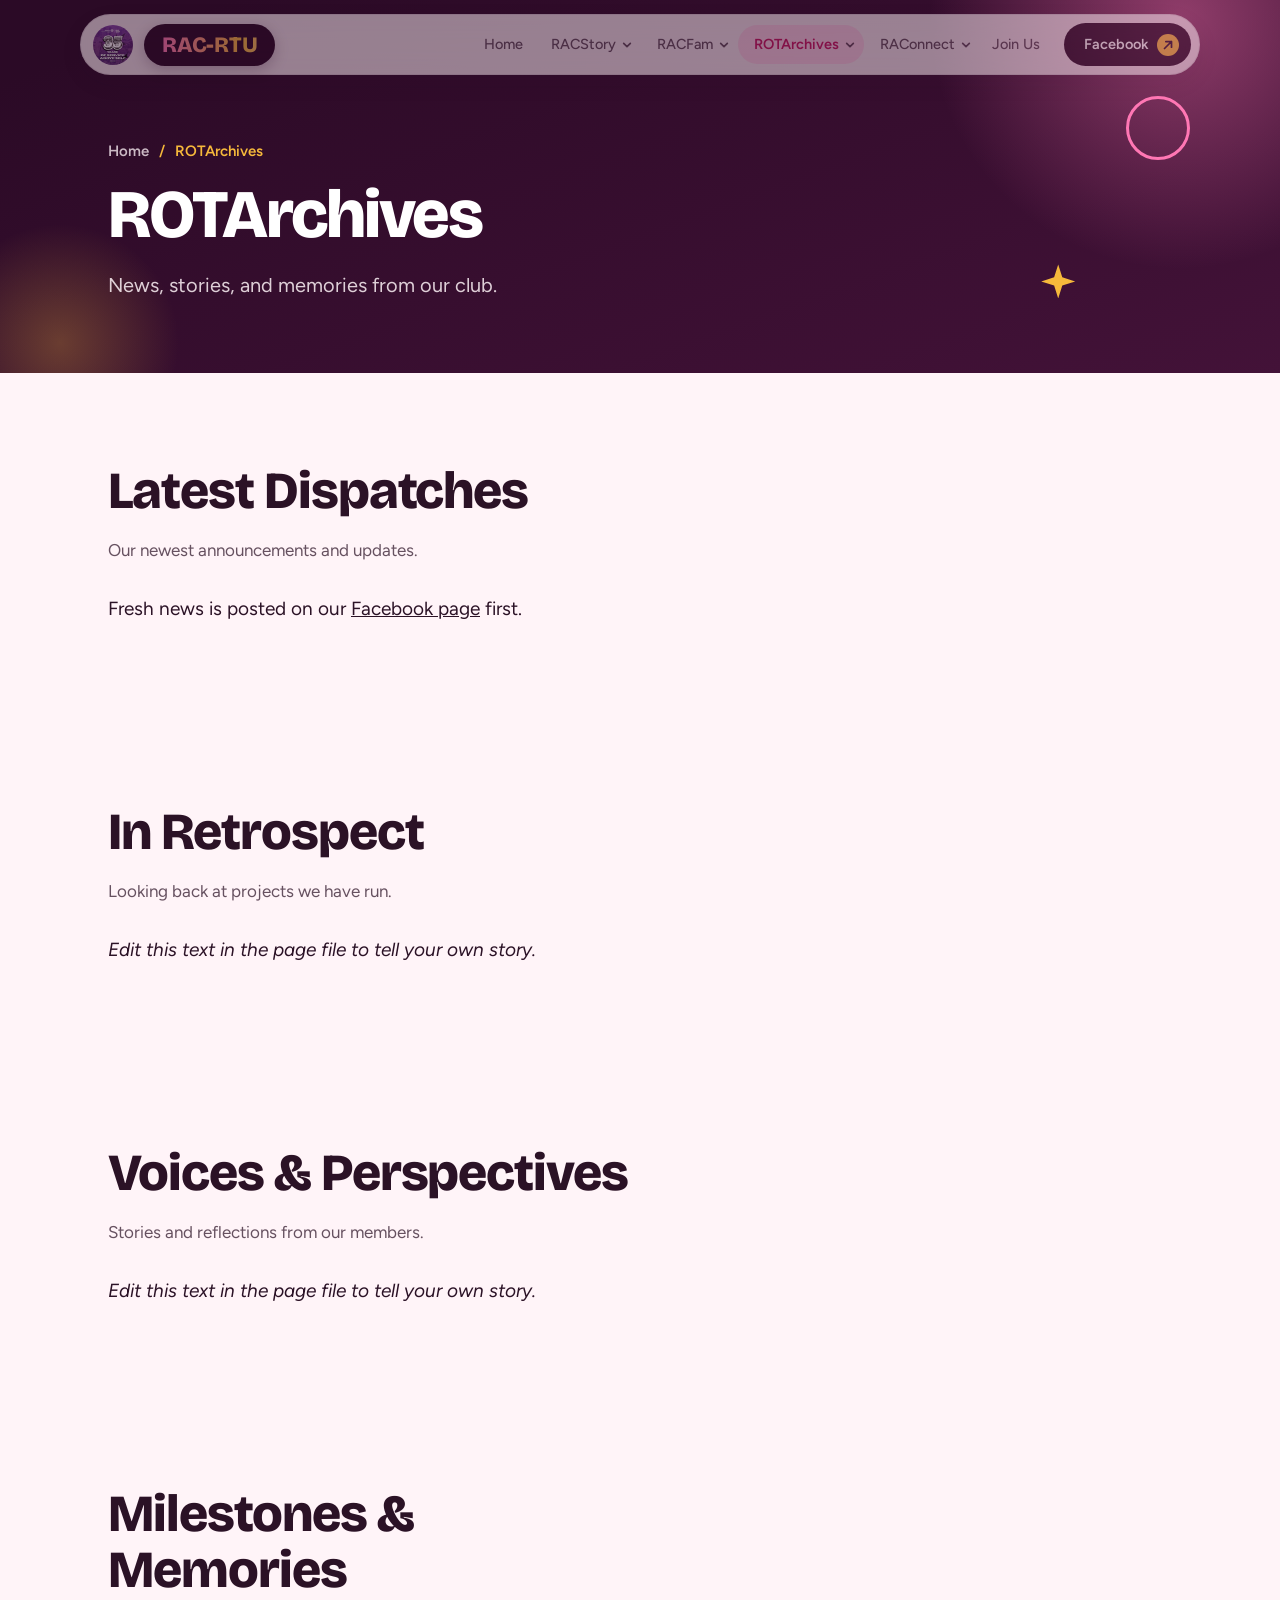
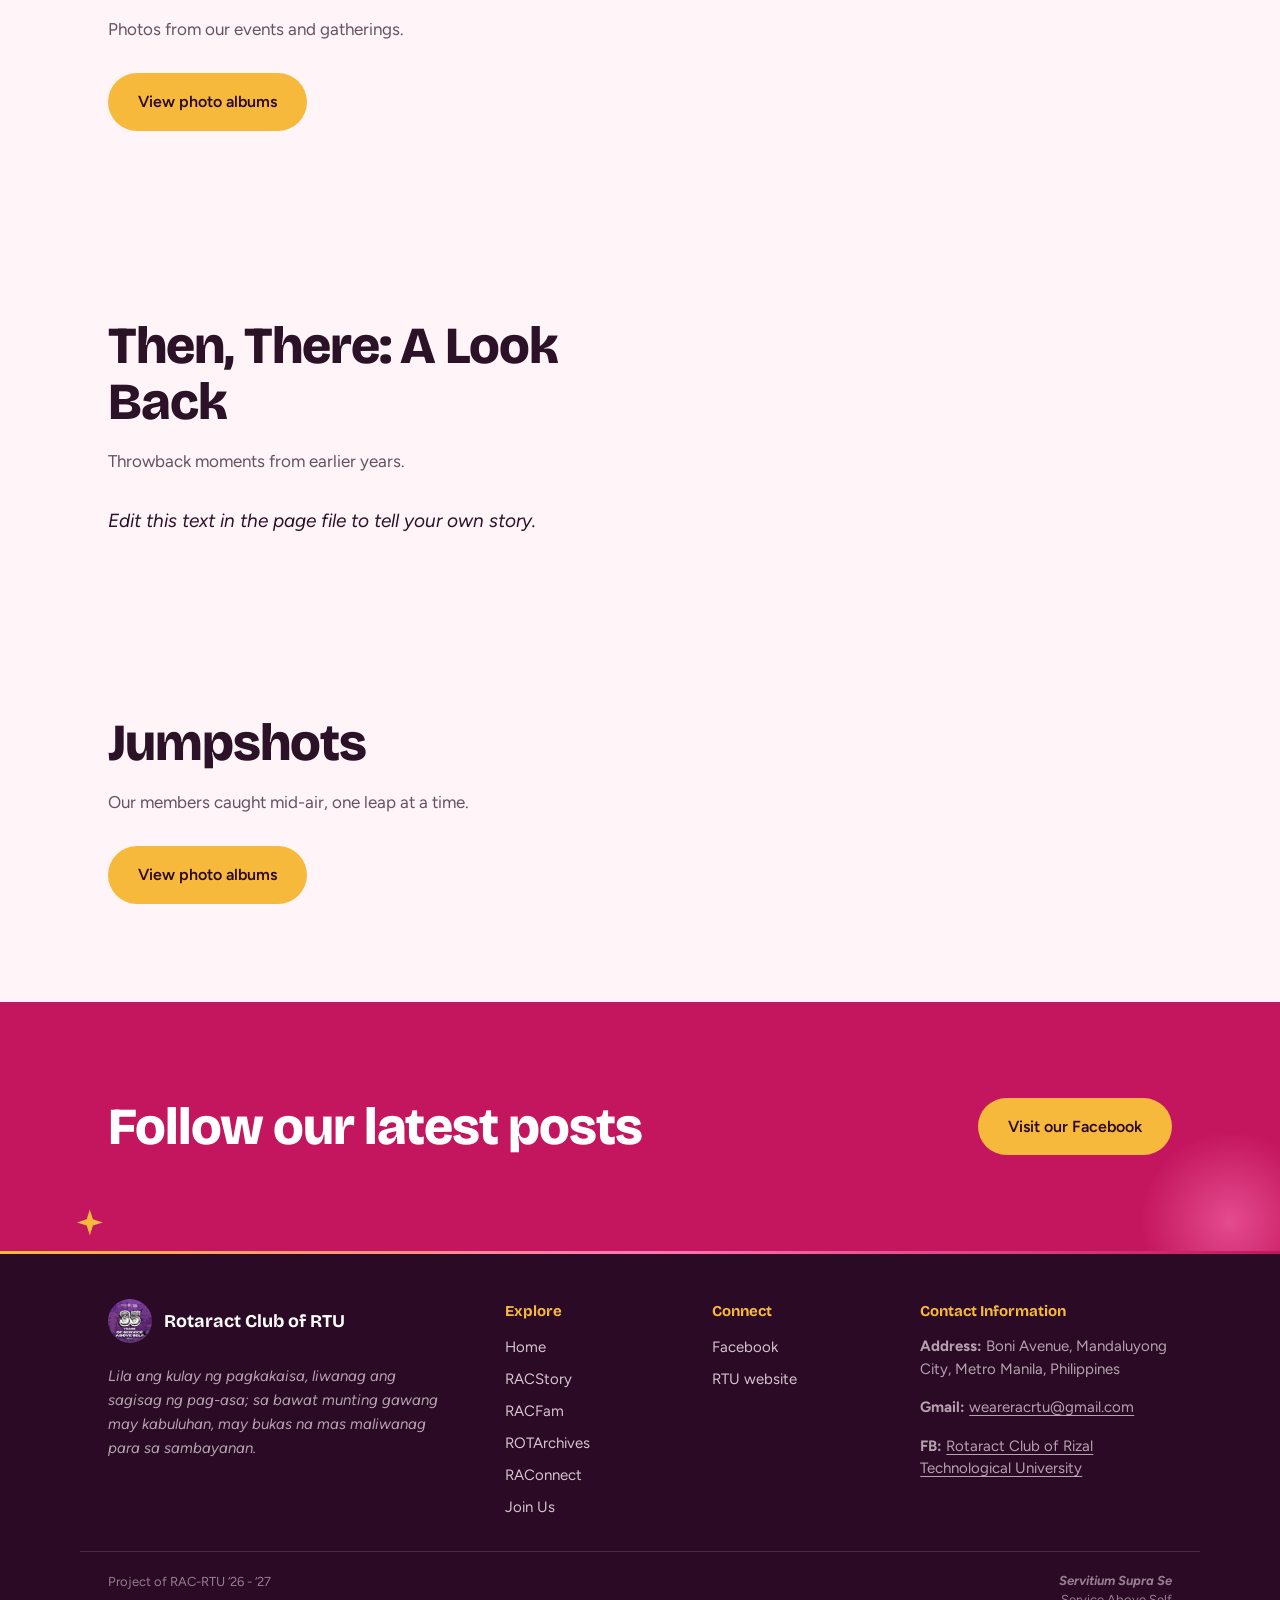
==== rotarchives.html @ bbeafa37 "Add files via upload" ====
<!DOCTYPE html>
<html lang="en">
<head>
<meta charset="UTF-8">
<meta name="viewport" content="width=device-width, initial-scale=1.0">
<title>ROTArchives | Rotaract Club of RTU</title>
<meta name="description" content="News, stories and memories from the Rotaract Club of RTU.">
<link rel="preconnect" href="https://fonts.googleapis.com">
<link rel="preconnect" href="https://fonts.gstatic.com" crossorigin>
<link href="https://fonts.googleapis.com/css2?family=Bricolage+Grotesque:opsz,wght@12..96,500;12..96,700;12..96,800&family=Figtree:wght@400;500;600&display=swap" rel="stylesheet">
<script>document.documentElement.classList.add('js');</script>
<link rel="stylesheet" href="style.css">
</head>
<body>
<div class="progress" aria-hidden="true"></div>
<a class="skip" href="#main">Skip to content</a>

<header class="site">
  <div class="nav">
    <a href="index.html" class="brand" aria-label="Rotaract Club of RTU, home">
      <img class="brand-mark" src="img/Logo.png" alt="" width="40" height="40">
      <span class="brand-text"><b>RAC-RTU</b></span>
    </a>
    <nav class="links" id="menu" aria-label="Main">
      <a href="index.html" class="">Home</a>
      <div class="dd"><a href="racstory.html" class="dd-top">RACStory</a><button class="dd-btn" type="button" aria-label="Show RACStory links" aria-expanded="false"><svg viewBox="0 0 12 12" width="10" height="10" aria-hidden="true"><path d="M2 4l4 4 4-4" fill="none" stroke="currentColor" stroke-width="2" stroke-linecap="round" stroke-linejoin="round"/></svg></button><div class="dd-menu"><a href="racstory.html#our-roots">Our Roots</a><a href="racstory.html#our-impact">Our Impact</a><a href="racstory.html#our-journey">Our Journey</a></div></div>
      <div class="dd"><a href="racfam.html" class="dd-top">RACFam</a><button class="dd-btn" type="button" aria-label="Show RACFam links" aria-expanded="false"><svg viewBox="0 0 12 12" width="10" height="10" aria-hidden="true"><path d="M2 4l4 4 4-4" fill="none" stroke="currentColor" stroke-width="2" stroke-linecap="round" stroke-linejoin="round"/></svg></button><div class="dd-menu"><a href="racfam.html#officers">Officers</a><a href="racfam.html#members">Members</a><a href="racfam.html#advisers">Advisers</a><a href="racfam.html#past-presidents">Past Presidents</a></div></div>
      <div class="dd"><a href="rotarchives.html" class="dd-top active">ROTArchives</a><button class="dd-btn" type="button" aria-label="Show ROTArchives links" aria-expanded="false"><svg viewBox="0 0 12 12" width="10" height="10" aria-hidden="true"><path d="M2 4l4 4 4-4" fill="none" stroke="currentColor" stroke-width="2" stroke-linecap="round" stroke-linejoin="round"/></svg></button><div class="dd-menu"><a href="rotarchives.html#latest-dispatches">Latest Dispatches</a><a href="rotarchives.html#in-retrospect">In Retrospect</a><a href="rotarchives.html#voices-perspectives">Voices &amp; Perspectives</a><a href="rotarchives.html#milestones-memories">Milestones &amp; Memories</a><a href="rotarchives.html#then-there">Then, There: A Look Back</a><a href="rotarchives.html#jumpshots">Jumpshots</a></div></div>
      <div class="dd"><a href="raconnect.html" class="dd-top">RAConnect</a><button class="dd-btn" type="button" aria-label="Show RAConnect links" aria-expanded="false"><svg viewBox="0 0 12 12" width="10" height="10" aria-hidden="true"><path d="M2 4l4 4 4-4" fill="none" stroke="currentColor" stroke-width="2" stroke-linecap="round" stroke-linejoin="round"/></svg></button><div class="dd-menu"><a href="raconnect.html#reach-out">Reach Out</a><a href="raconnect.html#partnerships">Partnerships &amp; Collaborations</a><a href="raconnect.html#work-with-us">Work With Us</a><a href="raconnect.html#support">Support Our Initiatives</a><a href="raconnect.html#find-us-online">Find Us Online</a></div></div>
      <a href="join.html" class="">Join Us</a>
      <a class="links-fb" href="https://www.facebook.com/RAC.RTU" target="_blank" rel="noopener">Facebook</a>
    </nav>
    <a class="nav-cta" href="https://www.facebook.com/RAC.RTU" target="_blank" rel="noopener"><span>Facebook</span><svg viewBox="0 0 16 16" width="14" height="14" aria-hidden="true"><path d="M4 12L12 4M5.5 4H12v6.5" fill="none" stroke="currentColor" stroke-width="2" stroke-linecap="round" stroke-linejoin="round"/></svg></a>
    <button class="menu-btn" type="button" aria-label="Open menu" aria-expanded="false" aria-controls="menu"><span></span><span></span></button>
  </div>
</header>
<main id="main">
  <section class="page-hero">
    <i class="float f3 pg-star"></i><i class="float f1 pg-ring"></i>
    <div class="wrap"><p class="crumb enter" style="--d:0"><a href="index.html">Home</a><span aria-hidden="true">/</span>ROTArchives</p><h1 class="enter" style="--d:1">ROTArchives</h1><p class="lead enter" style="--d:2">News, stories, and memories from our club.</p></div>
  </section>
  <section class="section" id="latest-dispatches">
    <div class="wrap">
      <h2 class="reveal">Latest Dispatches</h2>
      <p class="sub reveal" style="--i:1">Our newest announcements and updates.</p>
      <p class="lead-dark reveal" style="--i:2">Fresh news is posted on our <a href="https://www.facebook.com/RAC.RTU" target="_blank" rel="noopener">Facebook page</a> first.</p>
    </div>
  </section>
  <section class="section" id="in-retrospect">
    <div class="wrap">
      <h2 class="reveal">In Retrospect</h2>
      <p class="sub reveal" style="--i:1">Looking back at projects we have run.</p>
      <p class="lead-dark reveal" style="--i:2"><em>Edit this text in the page file to tell your own story.</em></p>
    </div>
  </section>
  <section class="section" id="voices-perspectives">
    <div class="wrap">
      <h2 class="reveal">Voices &amp; Perspectives</h2>
      <p class="sub reveal" style="--i:1">Stories and reflections from our members.</p>
      <p class="lead-dark reveal" style="--i:2"><em>Edit this text in the page file to tell your own story.</em></p>
    </div>
  </section>
  <section class="section" id="milestones-memories">
    <div class="wrap">
      <h2 class="reveal">Milestones &amp; Memories</h2>
      <p class="sub reveal" style="--i:1">Photos from our events and gatherings.</p>
      <p class="reveal" style="--i:2"><a class="btn btn-primary" href="albums.html">View photo albums</a></p>
    </div>
  </section>
  <section class="section" id="then-there">
    <div class="wrap">
      <h2 class="reveal">Then, There: A Look Back</h2>
      <p class="sub reveal" style="--i:1">Throwback moments from earlier years.</p>
      <p class="lead-dark reveal" style="--i:2"><em>Edit this text in the page file to tell your own story.</em></p>
    </div>
  </section>
  <section class="section" id="jumpshots">
    <div class="wrap">
      <h2 class="reveal">Jumpshots</h2>
      <p class="sub reveal" style="--i:1">Our members caught mid-air, one leap at a time.</p>
      <p class="reveal" style="--i:2"><a class="btn btn-primary" href="albums.html">View photo albums</a></p>
    </div>
  </section>
  <section class="cta-band"><i class="float c3"></i><i class="float c2"></i>
    <div class="wrap"><h2 class="reveal">Follow our latest posts</h2><a class="btn btn-primary" href="https://www.facebook.com/RAC.RTU" target="_blank" rel="noopener">Visit our Facebook</a></div>
  </section>

</main>
<footer id="contact">
  <div class="wrap foot">
    <div class="foot-brand"><a class="foot-logo" href="index.html"><img src="img/Logo.png" alt="" width="44" height="44"><span>Rotaract Club of RTU</span></a><p class="foot-motto">Lila ang kulay ng pagkakaisa, liwanag ang sagisag ng pag-asa; sa bawat munting gawang may kabuluhan, may bukas na mas maliwanag para sa sambayanan.</p></div>
    <nav class="foot-col" aria-label="Explore"><h4>Explore</h4><a href="index.html">Home</a><a href="racstory.html">RACStory</a><a href="racfam.html">RACFam</a><a href="rotarchives.html">ROTArchives</a><a href="raconnect.html">RAConnect</a><a href="join.html">Join Us</a></nav>
    <nav class="foot-col" aria-label="Connect"><h4>Connect</h4><a href="https://www.facebook.com/RAC.RTU" target="_blank" rel="noopener">Facebook</a><a href="https://www.rtu.edu.ph" target="_blank" rel="noopener">RTU website</a></nav>
    <div class="foot-col foot-contact"><h4>Contact Information</h4><p><strong>Address:</strong> Boni Avenue, Mandaluyong City, Metro Manila, Philippines</p><p><strong>Gmail:</strong> <a href="mailto:weareracrtu@gmail.com">weareracrtu@gmail.com</a></p><p><strong>FB:</strong> <a href="https://www.facebook.com/RAC.RTU" target="_blank" rel="noopener">Rotaract Club of Rizal Technological University</a></p></div>
  </div>
  <div class="wrap foot-bottom"><span>Project of RAC-RTU ‘26 - ‘27</span><span class="foot-motto2"><strong><em>Servitium Supra Se</em></strong><br>Service Above Self</span></div>
</footer>
<script>
(function () {
  var header = document.querySelector('header.site'), btn = document.querySelector('.menu-btn'), menu = document.getElementById('menu');
  function setMenu(o) { header.classList.toggle('open', o); btn.setAttribute('aria-expanded', o); btn.setAttribute('aria-label', o ? 'Close menu' : 'Open menu'); }
  btn.addEventListener('click', function () { setMenu(!header.classList.contains('open')); });
  menu.addEventListener('click', function (e) { if (e.target.closest('a')) setMenu(false); });
  document.addEventListener('keydown', function (e) { if (e.key === 'Escape') setMenu(false); });
  document.addEventListener('click', function (e) { if (!header.contains(e.target)) setMenu(false); });
  var bar = document.querySelector('.progress');
  function onScroll() {
    var d = document.documentElement;
    header.classList.toggle('scrolled', d.scrollTop > 20);
    bar.style.transform = 'scaleX(' + d.scrollTop / Math.max(1, d.scrollHeight - d.clientHeight) + ')';
  }
  window.addEventListener('scroll', onScroll, { passive: true });
  onScroll();
  var reduce = window.matchMedia('(prefers-reduced-motion: reduce)').matches;
  var items = document.querySelectorAll('.reveal');
  if ('IntersectionObserver' in window && !reduce) {
    var io = new IntersectionObserver(function (en) {
      en.forEach(function (e) { if (e.isIntersecting) { e.target.classList.add('in'); io.unobserve(e.target); } });
    }, { threshold: 0.15, rootMargin: '0px 0px -6% 0px' });
    items.forEach(function (el) { io.observe(el); });
  } else { items.forEach(function (el) { el.classList.add('in'); }); }
  var lb = document.getElementById('lightbox');
  if (lb) {
    document.querySelectorAll('.shot-btn').forEach(function (b) {
      b.addEventListener('click', function () {
        var img = b.querySelector('img'); if (!img || !lb.showModal) return;
        lb.querySelector('img').src = img.src; lb.querySelector('img').alt = img.alt;
        lb.querySelector('p').textContent = b.parentNode.querySelector('figcaption').textContent;
        lb.showModal();
      });
    });
    lb.addEventListener('click', function (e) { if (e.target === lb || e.target.closest('.lb-close')) lb.close(); });
  }
})();
</script>
<script>
(function(){
  document.querySelectorAll('.dd-btn').forEach(function(b){
    b.addEventListener('click',function(e){
      e.stopPropagation();
      var dd=b.parentNode, o=!dd.classList.contains('open');
      document.querySelectorAll('.dd.open').forEach(function(x){x.classList.remove('open');x.querySelector('.dd-btn').setAttribute('aria-expanded','false');});
      dd.classList.toggle('open',o); b.setAttribute('aria-expanded',o);
    });
  });
  document.addEventListener('click',function(e){ if(!e.target.closest('.dd')) document.querySelectorAll('.dd.open').forEach(function(x){x.classList.remove('open');x.querySelector('.dd-btn').setAttribute('aria-expanded','false');}); });
  document.addEventListener('keydown',function(e){ if(e.key==='Escape') document.querySelectorAll('.dd.open').forEach(function(x){x.classList.remove('open');x.querySelector('.dd-btn').setAttribute('aria-expanded','false');}); });
})();
</script>
</body>
</html>
---- style.css ----
:root{
  --plum:#2B0A26; --plum-2:#431238; --berry:#C4165F; --pink:#FF77B4;
  --pink-soft:#FFD3E6; --gold:#F6B93B; --blush:#FFF4F8; --ink:#2B1226;
  --bg:var(--blush); --text:var(--ink); --text-soft:rgba(43,18,38,.72);
  --line:rgba(43,18,38,.14); --link:var(--berry);
  --star:polygon(50% 0,62% 38%,100% 50%,62% 62%,50% 100%,38% 62%,0 50%,38% 38%);
  --ease:cubic-bezier(.2,.9,.2,1); --nav-h:76px;
}
@media (prefers-color-scheme:dark){
  :root{--bg:#1C0818;--text:#FCEEF5;--text-soft:rgba(252,238,245,.72);--line:rgba(252,238,245,.16);--link:var(--pink);}
}
*{box-sizing:border-box;}
html{scroll-behavior:smooth;}
body{margin:0;background:var(--bg);color:var(--text);font-family:'Figtree',system-ui,-apple-system,'Segoe UI',sans-serif;font-size:17px;line-height:1.6;-webkit-font-smoothing:antialiased;overflow-x:hidden;}
h1,h2,h3{font-family:'Bricolage Grotesque','Trebuchet MS',system-ui,sans-serif;margin:0;line-height:1.08;letter-spacing:-.02em;}
p{margin:0;} img{max-width:100%;display:block;} a{color:inherit;}
.wrap{max-width:1120px;margin:0 auto;padding:0 28px;position:relative;z-index:2;}
::selection{background:var(--pink);color:var(--plum);}
a:focus-visible,button:focus-visible{outline:3px solid var(--gold);outline-offset:3px;}
.skip{position:absolute;left:-999px;top:8px;background:var(--gold);color:var(--plum);padding:8px 14px;border-radius:8px;z-index:200;}
.skip:focus{left:8px;}

/* ================= LOADER ================= */
#loader{
  position:fixed;inset:0;z-index:100;display:grid;place-items:center;overflow:hidden;
  background:radial-gradient(620px 420px at 50% 55%,var(--plum-2),var(--plum));
  clip-path:circle(150% at 50% 50%);
  transition:clip-path .7s var(--ease),opacity .7s;
  animation:loaderOut .7s ease 4.3s forwards;
}
#loader.done{clip-path:circle(0% at 50% 52%);opacity:.6;}
@keyframes loaderOut{to{clip-path:circle(0% at 50% 52%);visibility:hidden;}}

.mascot-stage{position:relative;width:min(180px,44vw);z-index:2;transform:translateX(calc(-1 * clamp(60px,10vw,110px)));}
.mascot{position:relative;width:100%;aspect-ratio:700/699;filter:drop-shadow(0 14px 18px rgba(0,0,0,.35));
  animation:pop .6s cubic-bezier(.2,1.5,.4,1) both,hop 1.1s ease-in-out .6s infinite;}
.mascot img{position:absolute;inset:0;width:100%;height:100%;display:block;transform-origin:50% 92%;animation:tilt 3.2s ease-in-out .3s infinite;}
.mascot .m-wink{opacity:0;animation:wink 3.2s ease-in-out .3s infinite,tilt 3.2s ease-in-out .3s infinite;}
@keyframes pop{from{transform:scale(.5) translateY(40px) rotate(-6deg);opacity:0;}to{transform:none;opacity:1;}}
@keyframes hop{0%,100%{transform:translateY(0) rotate(0) scale(1,1);}45%{transform:translateY(-10px) rotate(-1.5deg) scale(.99,1.02);}90%{transform:translateY(0) scale(1.03,.96);}}
/* cute wink: quick squish + head tilt, closed-eye frame shows at the peak */
@keyframes wink{0%,26%{opacity:0;}30%,48%{opacity:1;}52%,100%{opacity:0;}}
@keyframes tilt{0%,24%{transform:none;}34%,46%{transform:rotate(-5deg) scale(1.04);}58%,100%{transform:none;}}
.sr-only{position:absolute;width:1px;height:1px;overflow:hidden;clip:rect(0 0 0 0);white-space:nowrap;}

.wk{position:absolute;opacity:0;pointer-events:none;color:var(--gold);font-size:22px;line-height:1;z-index:3;animation:wkpop 3.2s ease-out .3s infinite;}
.wk-star{left:70%;top:42%;}
.wk-heart{left:76%;top:56%;color:var(--pink);font-size:16px;animation-delay:.42s;}
.wk-star2{left:62%;top:34%;font-size:13px;color:var(--pink-soft);animation-delay:.36s;}
@keyframes wkpop{0%,28%{opacity:0;transform:scale(0) rotate(0);}36%{opacity:1;transform:scale(1.5) rotate(25deg);}52%{opacity:1;transform:scale(1) translate(8px,-14px) rotate(50deg);}66%,100%{opacity:0;transform:scale(.4) translate(14px,-26px) rotate(90deg);}}

.bubble{position:absolute;left:100%;top:18%;margin-left:16px;width:max-content;background:#D8BFD8;color:#9F2B68;
  font-family:'Bricolage Grotesque',sans-serif;font-weight:800;font-size:clamp(17px,4.6vw,22px);line-height:1.15;text-align:left;
  padding:11px 18px;border-radius:20px;box-shadow:0 10px 26px rgba(0,0,0,.35);
  transform-origin:0 60%;animation:bubble .5s cubic-bezier(.2,1.7,.4,1) .5s both,bubbleBob 1.1s ease-in-out 1s infinite;z-index:3;}
.bubble::before{content:"";position:absolute;left:-9px;top:50%;margin-top:-8px;border:8px solid transparent;border-right:10px solid #D8BFD8;border-left:0;}
@keyframes bubble{from{transform:scale(0) rotate(8deg);opacity:0;}to{transform:scale(1);opacity:1;}}
@keyframes bubbleBob{0%,100%{translate:0 0;rotate:0deg;}50%{translate:3px -4px;rotate:-1.5deg;}}

.spark{position:absolute;width:16px;height:16px;background:var(--gold);clip-path:var(--star);animation:twinkle 1.4s ease-in-out infinite;}
.spark.s1{left:22%;top:26%;animation-delay:.1s;} .spark.s2{left:72%;top:22%;width:22px;height:22px;background:var(--pink);animation-delay:.5s;}
.spark.s3{left:30%;top:68%;width:12px;height:12px;animation-delay:.9s;} .spark.s4{left:68%;top:70%;background:var(--pink-soft);animation-delay:.3s;}
.spark.s5{left:14%;top:48%;width:10px;height:10px;background:var(--pink);animation-delay:.7s;} .spark.s6{left:84%;top:46%;width:12px;height:12px;animation-delay:1.1s;}
@keyframes twinkle{0%,100%{transform:scale(.2) rotate(0);opacity:.2;}50%{transform:scale(1.2) rotate(90deg);opacity:1;}}
.heart{position:absolute;bottom:18%;font-size:22px;color:var(--pink);opacity:0;animation:floatUp 2.2s ease-in infinite;}
.heart::before{content:"♥";}
.heart.h1{left:38%;animation-delay:.4s;} .heart.h2{left:56%;font-size:16px;animation-delay:1s;} .heart.h3{left:47%;font-size:28px;animation-delay:1.5s;}
@keyframes floatUp{0%{transform:translateY(0) scale(.5);opacity:0;}20%{opacity:.9;}100%{transform:translateY(-220px) translateX(18px) scale(1.1);opacity:0;}}

/* ================= PROGRESS + NAV ================= */
.progress{position:fixed;top:0;left:0;right:0;height:4px;z-index:70;transform:scaleX(0);transform-origin:0 50%;background:linear-gradient(90deg,var(--gold),var(--pink),var(--berry));}
header.site{position:sticky;top:0;z-index:50;padding:14px 16px 0;margin-bottom:calc(var(--nav-h) * -1);pointer-events:none;}
.nav{pointer-events:auto;position:relative;display:flex;align-items:center;gap:12px;max-width:1120px;margin:0 auto;padding:8px 8px 8px 12px;opacity:.55;
  background:color-mix(in srgb,var(--bg) 92%,transparent);backdrop-filter:blur(16px);-webkit-backdrop-filter:blur(16px);
  border:1px solid color-mix(in srgb,var(--text) 10%,transparent);border-radius:999px;box-shadow:0 8px 24px rgba(43,10,38,.12);transition:opacity .35s var(--ease),padding .3s var(--ease),box-shadow .3s;}
.nav:hover,.nav:focus-within,header.open .nav,header.peek .nav{opacity:1;}
header.scrolled .nav{padding-top:6px;padding-bottom:6px;box-shadow:0 14px 36px rgba(43,10,38,.2);}
.brand{display:flex;align-items:center;gap:11px;text-decoration:none;margin-right:auto;}
.brand-mark{border-radius:50%;transition:transform .6s var(--ease);} .brand:hover .brand-mark{transform:rotate(360deg);}
.brand-text{display:flex;flex-direction:column;line-height:1.05;}
.brand-text b{font-family:'Bricolage Grotesque',sans-serif;font-weight:800;font-size:18px;letter-spacing:-.02em;}
.brand-text small{font-size:11px;font-weight:600;letter-spacing:.14em;text-transform:uppercase;color:var(--text-soft);margin-top:3px;}
.links{display:flex;gap:2px;font-weight:500;font-size:15px;}
.links a{text-decoration:none;color:var(--text-soft);padding:8px 16px;border-radius:999px;transition:background .25s,color .25s;}
.links a:hover{color:var(--text);background:color-mix(in srgb,var(--text) 7%,transparent);}
.links a.active{color:var(--link);background:color-mix(in srgb,var(--pink) 22%,transparent);font-weight:600;}
.links-fb{display:none;}
.nav-cta{display:inline-flex;align-items:center;gap:8px;background:var(--plum);color:#fff;text-decoration:none;font-weight:600;font-size:14.5px;padding:10px 12px 10px 20px;border-radius:999px;transition:background .25s;}
.nav-cta svg{width:22px;height:22px;padding:4px;border-radius:50%;background:var(--gold);color:var(--plum);transition:transform .3s var(--ease);}
.nav-cta:hover{background:var(--berry);} .nav-cta:hover svg{transform:rotate(45deg);}
@media (prefers-color-scheme:dark){.nav-cta{background:var(--pink);color:var(--plum);} .nav-cta:hover{background:var(--gold);} .nav-cta svg{background:var(--plum);color:var(--gold);}}
.menu-btn{display:none;position:relative;width:42px;height:42px;border:0;border-radius:50%;background:color-mix(in srgb,var(--text) 8%,transparent);cursor:pointer;color:var(--text);}
.menu-btn span{position:absolute;left:12px;right:12px;height:2px;border-radius:2px;background:currentColor;transition:transform .3s var(--ease),top .3s var(--ease);}
.menu-btn span:first-child{top:16px;} .menu-btn span:last-child{top:24px;}
header.open .menu-btn span:first-child{top:20px;transform:rotate(45deg);} header.open .menu-btn span:last-child{top:20px;transform:rotate(-45deg);}
@media (max-width:1060px){
  .menu-btn{display:block;} .nav-cta{display:none;}
  .links{position:absolute;left:0;right:0;top:calc(100% + 10px);flex-direction:column;gap:2px;padding:12px;font-size:17px;background:var(--bg);border:1px solid var(--line);border-radius:28px;box-shadow:0 20px 40px rgba(43,10,38,.25);opacity:0;visibility:hidden;transform:translateY(-8px);transition:opacity .25s,transform .3s var(--ease),visibility .25s;}
  header.open .links{opacity:1;visibility:visible;transform:none;}
  .links a{padding:14px 18px;} .links-fb{display:block;margin-top:6px;background:var(--plum);color:#fff !important;text-align:center;}
}
@media (max-width:380px){.brand-text small{display:none;}}
section[id]{scroll-margin-top:90px;}

/* ================= HERO ================= */
.welcome{position:relative;overflow:hidden;background:linear-gradient(160deg,var(--plum) 10%,var(--plum-2) 100%);color:#FFF4F8;padding:calc(var(--nav-h) + clamp(40px,6vw,76px)) 0 clamp(80px,9vw,120px);}
.welcome::before{content:"";position:absolute;width:640px;height:640px;border-radius:50%;right:-180px;top:-260px;background:radial-gradient(circle,rgba(255,119,180,.5),rgba(255,119,180,0) 68%);pointer-events:none;animation:breathe 6s ease-in-out infinite;}
@keyframes breathe{0%,100%{transform:scale(1);opacity:.85;}50%{transform:scale(1.15);opacity:1;}}

.greeting{display:flex;align-items:center;gap:14px;font-family:'Bricolage Grotesque',sans-serif;font-weight:700;font-size:clamp(20px,2.4vw,26px);margin-bottom:18px;}
.shine{background:linear-gradient(90deg,var(--pink),var(--gold),var(--pink-soft),var(--pink));background-size:250% 100%;-webkit-background-clip:text;background-clip:text;color:transparent;animation:shimmer 4s linear infinite;}
@keyframes shimmer{to{background-position:250% 0;}}
.greeting .rule{flex:none;width:40px;height:3px;border-radius:3px;background:linear-gradient(90deg,var(--gold),var(--pink));}

.welcome h1{font-weight:800;color:#fff;font-size:clamp(36px,5.6vw,76px);line-height:1;letter-spacing:-.035em;max-width:15ch;}
.w{display:inline-block;overflow:hidden;vertical-align:top;padding:0 .04em .14em;margin-bottom:-.14em;}
.w>span{display:inline-block;transform:translateY(115%) rotate(6deg);animation:wordUp .8s var(--ease) forwards;animation-delay:calc(3.45s + var(--i) * .1s);}
@keyframes wordUp{to{transform:none;}}

.tagline{margin-top:26px;max-width:34ch;font-family:'Bricolage Grotesque',sans-serif;font-size:clamp(20px,2.2vw,28px);line-height:1.25;color:var(--gold);}
.lead-copy .lead{margin-top:16px;}
.lead-copy{margin-top:8px;}
.motto{font-family:'Bricolage Grotesque',sans-serif;font-weight:800;color:var(--pink);letter-spacing:.01em;}
.lead{margin-top:30px;max-width:52ch;font-size:clamp(17px,1.6vw,20px);color:rgba(255,244,248,.84);}
.actions{display:flex;flex-wrap:wrap;gap:14px;margin-top:38px;}

.rise{opacity:0;transform:translateY(24px);animation:rise .7s var(--ease) forwards;animation-delay:calc(3.5s + var(--d,0) * .1s);}
@keyframes rise{to{opacity:1;transform:none;}}

.btn{position:relative;overflow:hidden;display:inline-block;text-decoration:none;font-weight:600;font-size:16px;padding:14px 28px;border-radius:999px;border:2px solid transparent;transition:transform .25s var(--ease),background .2s;}
.btn::after{content:"";position:absolute;top:0;bottom:0;left:-60%;width:40%;background:linear-gradient(100deg,transparent,rgba(255,255,255,.55),transparent);transform:skewX(-20deg);transition:left .6s var(--ease);}
.btn:hover{transform:translateY(-3px) scale(1.04);} .btn:hover::after{left:130%;} .btn:active{transform:scale(.96);}
.btn-primary{background:var(--gold);color:var(--plum);} .btn-primary:hover{background:#FFD066;}
.btn-light{border-color:rgba(255,244,248,.5);color:#fff;} .btn-light:hover{background:rgba(255,255,255,.1);}
.pulse{animation:pulseRing 2.6s ease-out 3s infinite;}
@keyframes pulseRing{0%{box-shadow:0 0 0 0 rgba(246,185,59,.6);}70%,100%{box-shadow:0 0 0 18px rgba(246,185,59,0);}}
.rise.pulse{animation:rise .7s var(--ease) forwards,pulseRing 2.6s ease-out 3s infinite;animation-delay:calc(3.5s + var(--d,0) * .1s),3s;}

/* floating shapes */
.float{position:absolute;display:block;pointer-events:none;z-index:1;}
.f1{width:70px;height:70px;border-radius:50%;border:3px solid var(--pink);left:58%;top:7%;animation:drift 9s ease-in-out infinite;}
.f2{width:18px;height:18px;border-radius:50%;background:var(--gold);left:44%;top:18%;animation:drift 6s ease-in-out -2s infinite;}
.f3{width:38px;height:38px;background:var(--gold);clip-path:var(--star);left:52%;bottom:14%;animation:spinDrift 12s linear infinite;}
.f4{width:160px;height:160px;border-radius:50%;background:radial-gradient(circle,rgba(255,119,180,.35),transparent 70%);left:-40px;bottom:-30px;animation:drift 11s ease-in-out -4s infinite;}
.f5{width:34px;height:34px;border-radius:50%;border:3px dashed var(--gold);left:30%;bottom:9%;animation:spinDrift 16s linear infinite reverse;}
@keyframes drift{0%,100%{transform:translate(0,0);}33%{transform:translate(18px,-26px);}66%{transform:translate(-14px,14px);}}
@keyframes spinDrift{0%{transform:translate(0,0) rotate(0);}50%{transform:translate(16px,-22px) rotate(180deg);}100%{transform:translate(0,0) rotate(360deg);}}

/* orbit badge: sits at the top-right, level with the headline */
.orbit{position:absolute;right:clamp(16px,5vw,80px);--rw:clamp(270px,35vw,500px);width:var(--rw);top:max(calc(var(--nav-h) + 24px),calc(100svh - var(--rw)));aspect-ratio:1;z-index:1;opacity:0;animation:orbitIn 1s var(--ease) 3.5s forwards;}
@keyframes orbitIn{from{opacity:0;transform:scale(.5) rotate(-90deg);}to{opacity:1;transform:none;}}
.orbit>img{position:absolute;left:50%;top:50%;width:25%;height:auto;aspect-ratio:1;translate:-50% -50%;border-radius:50%;box-shadow:0 0 0 6px rgba(255,119,180,.25),0 0 40px rgba(255,119,180,.5);animation:logoFloat 4s ease-in-out infinite;}
.ring-text{position:absolute;inset:0;width:100%;height:100%;animation:spin 26s linear infinite;}
.ring-text text{fill:var(--gold);font-family:'Bricolage Grotesque',sans-serif;font-weight:700;font-size:17px;letter-spacing:2.2px;}
@keyframes spin{to{transform:rotate(360deg);}}
.ring{position:absolute;border-radius:50%;}
.ring-a{inset:20%;border:2px dashed rgba(255,119,180,.6);animation:spin 18s linear infinite reverse;}
.ring-b{inset:12%;animation:spin 9s linear infinite;}
.ring-b b,.ring-c b{position:absolute;left:50%;top:-7px;width:14px;height:14px;margin-left:-7px;border-radius:50%;background:var(--pink);box-shadow:0 0 14px var(--pink);}
.ring-c{inset:34%;animation:spin 5s linear infinite reverse;}
.ring-c b{width:10px;height:10px;margin-left:-5px;top:-5px;background:var(--gold);box-shadow:0 0 12px var(--gold);}
@media (max-width:900px){.welcome{display:flex;flex-direction:column;} .orbit{order:2;position:relative;right:auto;top:auto;margin:48px auto 0;width:min(280px,70vw);} .welcome .wrap{z-index:2;}}

.trail{position:absolute;width:14px;height:14px;clip-path:var(--star);pointer-events:none;z-index:3;translate:-50% -50%;animation:trail .9s ease-out forwards;}
@keyframes trail{from{transform:scale(var(--s)) rotate(0);opacity:1;}to{transform:translate(var(--dx),46px) scale(0) rotate(200deg);opacity:0;}}

/* ================= TICKER ================= */
.ticker{background:var(--pink);color:var(--plum);overflow:hidden;white-space:nowrap;padding:14px 0;font-weight:600;font-size:15.5px;}
.ticker-track{display:flex;width:max-content;animation:marquee 30s linear infinite;}
.ticker:hover .ticker-track{animation-play-state:paused;}
.ticker-set{display:flex;}
.ticker-set span{padding:0 22px;display:flex;align-items:center;gap:44px;}
.ticker-set span::after{content:"";width:6px;height:6px;border-radius:50%;background:var(--plum);opacity:.45;display:inline-block;}
@keyframes marquee{to{transform:translateX(-50%);}}

/* ================= SECTIONS ================= */
.section{padding:clamp(56px,7vw,96px) 0;}
h2{font-weight:800;font-size:clamp(32px,4.4vw,52px);max-width:16ch;}
.sub{margin-top:18px;max-width:52ch;color:var(--text-soft);}
.split{display:grid;grid-template-columns:1fr 1fr;gap:clamp(36px,6vw,88px);align-items:start;}
@media (max-width:860px){.split{grid-template-columns:1fr;}}
.prose{margin-top:24px;max-width:54ch;} .prose p{color:var(--text-soft);margin-bottom:16px;}

.family{margin:0;border-top:2px solid var(--text);}
.family div{padding:20px 0 20px 0;border-bottom:1px solid var(--line);transition:padding-left .35s var(--ease),border-color .3s;}
.family div:hover{padding-left:16px;border-bottom-color:var(--pink);}
.family dt{font-family:'Bricolage Grotesque',sans-serif;font-weight:700;font-size:20px;}
.family dd{margin:4px 0 0;color:var(--text-soft);font-size:16px;max-width:44ch;}

/* scroll reveals (only hidden when JS is on) */
.js .reveal{opacity:0;}
.js .reveal.in{opacity:1;animation:revUp .85s var(--ease) backwards;animation-delay:calc(var(--i,0) * .12s);}
.js .reveal-right.in{animation-name:revRight;}
.js .reveal-pop.in{animation-name:revPop;}
@keyframes revUp{from{opacity:0;transform:translateY(44px);}}
@keyframes revRight{from{opacity:0;transform:translateX(56px);}}
@keyframes revPop{from{opacity:0;transform:scale(.82) translateY(30px) rotate(-2deg);}}

/* tiles */
.avenues .sub{margin-bottom:44px;}
.tiles{display:grid;grid-template-columns:repeat(2,1fr);gap:18px;perspective:1000px;}
@media (max-width:700px){.tiles{grid-template-columns:1fr;}}
.tile{position:relative;overflow:hidden;padding:clamp(28px,4vw,44px);min-height:230px;display:flex;flex-direction:column;justify-content:flex-end;
  transform:perspective(900px) rotateX(var(--rx,0deg)) rotateY(var(--ry,0deg));
  transition:transform .2s ease-out,border-radius .6s var(--ease),box-shadow .3s;}
.tile::after{content:"";position:absolute;top:-20%;bottom:-20%;left:-70%;width:40%;background:linear-gradient(100deg,transparent,rgba(255,255,255,.35),transparent);transform:skewX(-18deg);transition:left .8s var(--ease);pointer-events:none;}
.tile:hover::after{left:140%;}
.tile:hover{box-shadow:0 24px 50px rgba(43,10,38,.28);}
.tile h3{font-weight:800;font-size:clamp(26px,3vw,36px);margin-bottom:10px;transition:transform .4s var(--ease);}
.tile:hover h3{transform:translateX(8px);}
.tile p{max-width:36ch;font-size:16.5px;}
.t-club{background:var(--berry);color:#fff;border-radius:28px 28px 90px 28px;} .t-club:hover{border-radius:90px 28px 28px 28px;}
.t-community{background:var(--gold);color:var(--plum);border-radius:28px 28px 28px 90px;} .t-community:hover{border-radius:28px 90px 28px 28px;}
.t-intl{background:var(--plum);color:#FFF4F8;border-radius:28px 90px 28px 28px;} .t-intl:hover{border-radius:28px 28px 90px 28px;}
.t-pro{background:var(--pink);color:var(--plum);border-radius:90px 28px 28px 28px;} .t-pro:hover{border-radius:28px 28px 28px 90px;}
@media (prefers-color-scheme:dark){.t-intl{background:var(--plum-2);}}

/* steps */
.steps{list-style:none;margin:0;padding:0;}
.steps li{display:flex;gap:20px;padding:24px 0;border-top:1px solid var(--line);}
.steps li:first-child{border-top:2px solid var(--text);} .steps li:last-child{border-bottom:1px solid var(--line);}
.num{flex:none;width:44px;height:44px;border-radius:50%;background:var(--berry);color:#fff;display:grid;place-items:center;font-family:'Bricolage Grotesque',sans-serif;font-weight:800;font-size:20px;transition:transform .5s cubic-bezier(.2,1.6,.4,1),background .3s;}
.steps li:hover .num{transform:scale(1.18) rotate(-10deg);background:var(--plum);}
.js .steps li.in .num{animation:numPop .7s cubic-bezier(.2,1.8,.4,1) backwards;animation-delay:calc(var(--i,0) * .12s + .35s);}
@keyframes numPop{from{transform:scale(0) rotate(-120deg);}}
.steps h3{font-size:21px;font-weight:700;margin-bottom:4px;} .steps p{color:var(--text-soft);font-size:16px;}

/* closing call */
.cta-band{position:relative;overflow:hidden;background:var(--berry);color:#fff;padding:clamp(56px,8vw,96px) 0;}
.cta-band .wrap{display:flex;flex-wrap:wrap;align-items:center;justify-content:space-between;gap:28px;}
.cta-band h2{color:#fff;max-width:none;}
.c1{width:90px;height:90px;border-radius:50%;border:3px solid rgba(255,255,255,.35);left:38%;top:-30px;animation:drift 9s ease-in-out infinite;}
.c2{width:26px;height:26px;background:var(--gold);clip-path:var(--star);left:6%;bottom:16px;animation:spinDrift 10s linear infinite;}
.c3{width:180px;height:180px;border-radius:50%;background:radial-gradient(circle,rgba(255,119,180,.55),transparent 70%);right:-40px;bottom:-60px;animation:breathe 5s ease-in-out infinite;}
.c4{width:20px;height:20px;border-radius:50%;background:var(--pink-soft);left:60%;bottom:24px;animation:drift 6s ease-in-out -1s infinite;}

/* ================= FOOTER ================= */
footer{position:relative;background:var(--plum);color:rgba(255,244,248,.8);padding:48px 0 22px;font-size:15px;}
footer::before{content:"";position:absolute;left:0;right:0;top:0;height:3px;background:linear-gradient(90deg,var(--gold),var(--pink),var(--berry));}
.foot{display:grid;grid-template-columns:1.7fr .8fr .8fr 1.2fr;gap:32px 40px;padding-bottom:32px;border-bottom:1px solid rgba(255,244,248,.14);}
.foot-logo{display:inline-flex;align-items:center;gap:12px;text-decoration:none;font-family:'Bricolage Grotesque',sans-serif;font-weight:700;font-size:18px;color:#fff;}
.foot-logo img{border-radius:50%;transition:transform .8s var(--ease);} .foot-logo:hover img{transform:rotate(360deg);}
.foot-brand p{margin-top:14px;max-width:34ch;color:rgba(255,244,248,.65);}
.foot-col{display:flex;flex-direction:column;gap:8px;align-items:flex-start;}
.foot-col h4{margin:0 0 4px;font-family:'Bricolage Grotesque',sans-serif;font-weight:700;font-size:15px;color:var(--gold);}
.foot-col a{text-decoration:none;transition:color .2s,transform .25s var(--ease);} .foot-col a:hover{color:var(--pink);transform:translateX(4px);}
.foot-col p{color:rgba(255,244,248,.65);line-height:1.55;}
.foot-bottom{display:flex;flex-wrap:wrap;justify-content:space-between;gap:8px;padding-top:20px;font-size:13px;color:rgba(255,244,248,.5);}
@media (max-width:860px){.foot{grid-template-columns:1fr 1fr;} .foot-brand{grid-column:1/-1;}}
@media (max-width:480px){.foot{grid-template-columns:1fr;}}

/* ================= REDUCED MOTION ================= */
@media (prefers-reduced-motion:reduce){
  html{scroll-behavior:auto;}
  *,*::before,*::after{animation:none !important;transition-duration:.01ms !important;}
  .rise,.orbit{opacity:1;transform:none;}
  .w>span{transform:none;}
  .js .reveal{opacity:1;}
  .ticker-track{width:auto;flex-wrap:wrap;}
  .ticker-set[aria-hidden]{display:none;}
}
@media (max-width:900px){.f1,.f2{display:none;}}

/* ================= ALBUM ================= */
.album .sub{margin-bottom:36px;}
.gallery{display:grid;grid-template-columns:repeat(4,1fr);grid-auto-rows:200px;gap:14px;}
.s-a{grid-column:span 2;grid-row:span 2;} .s-d{grid-column:span 2;}
.shot{position:relative;margin:0;overflow:hidden;border-radius:26px;background:linear-gradient(135deg,var(--plum-2),var(--berry));transition:border-radius .6s var(--ease),box-shadow .3s;}
.shot:nth-child(even){background:linear-gradient(135deg,var(--berry),var(--pink));} .shot:nth-child(3n){background:linear-gradient(135deg,var(--plum),var(--plum-2));}
.shot:hover{border-radius:26px 26px 80px 26px;box-shadow:0 20px 44px rgba(43,10,38,.28);}
.shot-btn{position:absolute;inset:0;width:100%;height:100%;padding:0;border:0;background:none;cursor:zoom-in;}
.shot img{position:absolute;inset:0;width:100%;height:100%;object-fit:cover;transition:transform .7s var(--ease);} .shot:hover img{transform:scale(1.07);}
.shot figcaption{position:absolute;left:0;right:0;bottom:0;padding:44px 20px 16px;color:#fff;font-weight:600;font-size:15.5px;background:linear-gradient(transparent,rgba(27,8,24,.78));pointer-events:none;}
@media (max-width:860px){.gallery{grid-template-columns:1fr 1fr;grid-auto-rows:165px;} .s-d{grid-column:span 1;}}
#lightbox{padding:0;border:0;background:transparent;max-width:min(92vw,980px);color:#fff;overflow:visible;}
#lightbox::backdrop{background:rgba(27,8,24,.88);backdrop-filter:blur(4px);}
#lightbox img{max-height:80vh;width:auto;max-width:100%;margin:0 auto;border-radius:18px;box-shadow:0 30px 70px rgba(0,0,0,.5);}
#lightbox p{margin-top:14px;text-align:center;font-weight:600;}
.lb-close{position:absolute;right:-6px;top:-50px;width:40px;height:40px;border:0;border-radius:50%;background:#fff;color:var(--plum);font-size:26px;line-height:1;cursor:pointer;}

/* wave edge between the hero and the pink strip */
.wave-div{position:absolute;left:0;bottom:-1px;width:100%;height:clamp(28px,4vw,52px);z-index:1;display:block;}

/* ================= SUBPAGES ================= */
.page-hero{position:relative;overflow:hidden;background:linear-gradient(160deg,var(--plum) 10%,var(--plum-2) 100%);color:#FFF4F8;padding:calc(var(--nav-h) + clamp(36px,5vw,64px)) 0 clamp(44px,6vw,72px);}
.page-hero::before{content:"";position:absolute;width:520px;height:520px;border-radius:50%;right:-160px;top:-240px;background:radial-gradient(circle,rgba(255,119,180,.45),rgba(255,119,180,0) 68%);pointer-events:none;}
.page-hero h1{font-weight:800;color:#fff;font-size:clamp(38px,5.4vw,68px);letter-spacing:-.03em;line-height:1;}
.page-hero .lead{margin-top:20px;max-width:52ch;}
.tinted-s{background:color-mix(in srgb,var(--text) 4%,transparent);}
.section .sub{margin-bottom:0;}
.officers{display:grid;grid-template-columns:repeat(auto-fill,minmax(210px,1fr));gap:20px;margin-top:36px;}
.officer{text-align:center;padding:30px 18px 26px;border-radius:28px 28px 28px 70px;background:var(--bg);border:1px solid var(--line);transition:border-radius .5s var(--ease),transform .3s var(--ease),box-shadow .3s;}
.officer:hover{border-radius:28px 70px 28px 28px;transform:translateY(-4px);box-shadow:0 18px 40px rgba(43,10,38,.16);}
.avatar{position:relative;width:116px;height:116px;margin:0 auto 18px;border-radius:50%;overflow:hidden;display:grid;place-items:center;background:linear-gradient(135deg,var(--berry),var(--pink));color:#fff;font-family:'Bricolage Grotesque',sans-serif;font-weight:800;font-size:34px;}
.avatar img{position:absolute;inset:0;width:100%;height:100%;object-fit:cover;}
.officer h3{font-size:21px;font-weight:700;margin-bottom:4px;}
.officer .role{color:var(--link);font-weight:600;font-size:15px;}
.albums{padding-top:clamp(32px,5vw,56px);}
.album-block+.album-block{margin-top:clamp(44px,6vw,76px);}
.album-head{display:flex;flex-wrap:wrap;align-items:flex-end;justify-content:space-between;gap:8px 32px;margin-bottom:22px;}
.album-head h2{font-size:clamp(24px,3vw,34px);max-width:none;}
.album-head p{max-width:44ch;color:var(--text-soft);}
.albums .gallery{margin-top:0;}

/* ================= SUBPAGES: richer design ================= */
.pg-star{left:auto;right:16%;bottom:20%;top:auto;width:34px;height:34px;} .pg-ring{left:auto;right:7%;top:26%;width:64px;height:64px;}
.page-hero::after{content:"";position:absolute;left:-60px;bottom:-90px;width:240px;height:240px;border-radius:50%;background:radial-gradient(circle,rgba(246,185,59,.28),transparent 70%);pointer-events:none;}
.crumb{display:flex;gap:10px;align-items:center;margin-bottom:18px;font-size:15px;font-weight:600;color:var(--gold);}
.crumb a{text-decoration:none;color:rgba(255,244,248,.75);} .crumb a:hover{color:#fff;}
.chips{display:flex;flex-wrap:wrap;gap:10px;margin-top:30px;}
.chips a{padding:9px 18px;border-radius:999px;border:1.5px solid rgba(255,244,248,.4);color:#fff;text-decoration:none;font-weight:600;font-size:15px;transition:background .25s,color .25s,transform .25s var(--ease);}
.chips a:hover{background:var(--gold);color:var(--plum);border-color:var(--gold);transform:translateY(-2px);}
html{scroll-padding-top:90px;}

/* officers */
.officer{--c:var(--berry);position:relative;overflow:hidden;padding:0 18px 26px;}
.officer:nth-child(4n+3){--c:var(--plum-2);} .officer:nth-child(4n+4){--c:#E7A720;} .officer:nth-child(4n+5){--c:#E0529B;}
.officer::before{content:"";display:block;height:74px;margin:0 -18px;background:var(--c);}
.officer .avatar{margin-top:-58px;border:5px solid var(--bg);background:var(--c);box-shadow:0 8px 20px rgba(43,10,38,.18);}
.officer .role{display:inline-block;padding:4px 14px;border-radius:999px;background:color-mix(in srgb,var(--c) 16%,transparent);color:var(--text);}
.officer.feature{grid-column:1/-1;display:grid;grid-template-columns:auto 1fr;gap:clamp(20px,4vw,44px);align-items:center;text-align:left;padding:clamp(24px,4vw,40px);background:var(--plum);color:#FFF4F8;border:0;border-radius:36px 36px 36px 110px;}
.officer.feature::before{display:none;}
.officer.feature .avatar{width:clamp(110px,16vw,170px);height:clamp(110px,16vw,170px);margin:0;font-size:clamp(34px,5vw,52px);border-color:var(--gold);background:linear-gradient(135deg,var(--berry),var(--pink));}
.officer.feature h3{font-size:clamp(26px,3.4vw,38px);color:#fff;}
.officer.feature .role{margin-top:8px;background:var(--gold);color:var(--plum);}
.officer.feature .blurb{margin-top:16px;max-width:52ch;color:rgba(255,244,248,.8);}
@media (max-width:640px){.officer.feature{grid-template-columns:1fr;text-align:center;border-radius:32px 32px 32px 70px;} .officer.feature .avatar{margin:0 auto;}}

/* albums */
.album-head{align-items:center;flex-wrap:nowrap;gap:clamp(14px,3vw,28px);}
.album-head>div{flex:1;min-width:0;}
.album-num{flex:none;font-family:'Bricolage Grotesque',sans-serif;font-weight:800;font-size:clamp(52px,8vw,92px);line-height:.9;color:transparent;-webkit-text-stroke:2px var(--berry);}
.album-head h2{margin-bottom:6px;}
.count{flex:none;align-self:flex-start;padding:6px 14px;border-radius:999px;font-weight:600;font-size:14px;background:color-mix(in srgb,var(--pink) 22%,transparent);color:var(--link);}
@media (max-width:640px){.album-head{flex-wrap:wrap;} .count{display:none;}}
.polaroid .gallery{grid-auto-rows:auto;gap:24px;padding:14px 0;}
.polaroid .shot{grid-column:auto;grid-row:auto;aspect-ratio:4/5;padding:10px 10px 48px;border-radius:4px;background:#fff;box-shadow:0 10px 28px rgba(43,10,38,.2);transform:rotate(var(--r,-2deg));transition:transform .4s var(--ease),box-shadow .3s;}
.polaroid .shot:nth-child(2){--r:2deg;margin-top:14px;} .polaroid .shot:nth-child(3){--r:-1deg;} .polaroid .shot:nth-child(4){--r:3deg;margin-top:10px;}
.polaroid .shot:hover{transform:rotate(0) scale(1.04);border-radius:4px;box-shadow:0 22px 44px rgba(43,10,38,.3);}
.polaroid .shot::after{display:none;}
.polaroid .shot-btn{inset:10px 10px 48px;width:auto;height:auto;background:linear-gradient(135deg,var(--berry),var(--pink));}
.polaroid .shot figcaption{height:48px;padding:0;display:grid;place-items:center;background:none;color:#2B1226;font-family:'Bricolage Grotesque',sans-serif;}
@media (max-width:860px){.polaroid .gallery{grid-template-columns:1fr 1fr;}}
@media (min-width:861px){
  .flip .s-a{grid-column:3/5;grid-row:1/3;} .flip .s-b{grid-column:1;grid-row:1;} .flip .s-c{grid-column:2;grid-row:1;} .flip .s-d{grid-column:1/3;grid-row:2;}
}

/* ================= ANIMATION (subpages) ================= */
.enter{opacity:0;animation:rise .8s var(--ease) forwards;animation-delay:calc(var(--d,0) * .12s + .1s);}
body:has(.page-hero){animation:pageIn .5s ease both;}
@keyframes pageIn{from{opacity:0;}}
@keyframes bob{0%,100%{transform:translateY(0);}50%{transform:translateY(-8px);}}
@keyframes ringPulse{0%{box-shadow:0 0 0 0 rgba(246,185,59,.55);}100%{box-shadow:0 0 0 22px rgba(246,185,59,0);}}
@keyframes drop{from{opacity:0;transform:translateY(-46px) rotate(calc(var(--r,-2deg) * 4)) scale(.92);}}
@keyframes fillIn{to{color:color-mix(in srgb,var(--berry) 16%,transparent);}}
.officer .avatar{transition:transform .5s cubic-bezier(.2,1.6,.4,1);}
.officer:hover .avatar{transform:rotate(-8deg) scale(1.08);}
.officer.feature .avatar{animation:bob 4.5s ease-in-out infinite,ringPulse 2.6s ease-out infinite;}
.officer.feature:hover .avatar{transform:none;}
.js .polaroid .shot.reveal.in{animation-name:drop;animation-duration:.9s;animation-timing-function:cubic-bezier(.2,1.3,.4,1);}
.album-head.in .album-num{animation:fillIn 1.2s ease .35s both;}
.chips a{animation:none;}
.page-hero .pg-star,.page-hero .pg-ring{animation-duration:7s;}
@media (prefers-reduced-motion:reduce){.enter{opacity:1;} body:has(.page-hero){animation:none;} .js .reveal{opacity:1;}}

/* ---- dropdown nav ---- */
.links{gap:0;font-size:14.5px;align-items:center;}
.links>a,.dd-top{padding:8px 12px;}
.dd{position:relative;display:flex;align-items:center;}
.dd-top{border-radius:999px 0 0 999px !important;padding-right:4px !important;}
.dd-btn{border:0;background:none;color:var(--text-soft);cursor:pointer;padding:9px 9px 9px 2px;border-radius:0 999px 999px 0;display:grid;place-items:center;transition:color .25s,background .25s;}
.dd-btn svg{transition:transform .3s var(--ease);}
.dd:hover .dd-btn,.dd:focus-within .dd-btn{color:var(--text);}
.dd:hover .dd-btn svg,.dd.open .dd-btn svg{transform:rotate(180deg);}
.dd-menu{position:absolute;left:0;top:100%;min-width:250px;padding:10px;margin-top:10px;display:flex;flex-direction:column;gap:2px;
  background:var(--bg);border:1px solid var(--line);border-radius:22px;box-shadow:0 22px 44px rgba(43,10,38,.28);
  opacity:0;visibility:hidden;transform:translateY(-6px);transition:opacity .22s,transform .28s var(--ease),visibility .22s;z-index:60;}
.dd-menu::before{content:"";position:absolute;left:0;right:0;top:-12px;height:12px;}
.dd:hover .dd-menu,.dd:focus-within .dd-menu,.dd.open .dd-menu{opacity:1;visibility:visible;transform:none;}
.dd-menu a{padding:10px 14px !important;border-radius:14px !important;font-size:14.5px;white-space:nowrap;}
.dd-menu a:hover{background:color-mix(in srgb,var(--pink) 20%,transparent);color:var(--text);}
@media (max-width:1060px){
  .links{max-height:calc(100vh - 110px);overflow:auto;align-items:stretch;}
  .dd{flex-wrap:wrap;} .dd-top{flex:1;border-radius:999px !important;padding:14px 18px !important;}
  .dd-btn{padding:14px 16px;border-radius:999px;background:color-mix(in srgb,var(--text) 6%,transparent);}
  .dd-menu{position:static;flex-basis:100%;display:none;opacity:1;visibility:visible;transform:none;box-shadow:none;border:0;background:none;margin:2px 0 6px 14px;padding:0 0 0 10px;border-left:2px solid var(--line);border-radius:0;min-width:0;}
  .dd-menu::before{display:none;}
  .dd:hover .dd-menu,.dd:focus-within .dd-menu{display:none;opacity:1;}
  .dd.open .dd-menu{display:flex;}
  .dd-menu a{white-space:normal;}
}
.lead-dark{margin-top:22px;max-width:62ch;font-size:clamp(17px,1.5vw,19px);}
.section .sub+*{margin-top:30px;}
.btn-light-dark{border:2px solid currentColor;color:var(--text);} .btn-light-dark:hover{background:color-mix(in srgb,var(--text) 8%,transparent);}

.dd{border-radius:999px;transition:background .25s;}
.dd:hover,.dd:focus-within,.dd:has(.dd-top.active){background:color-mix(in srgb,var(--pink) 22%,transparent);}
.dd:has(.dd-top.active) .dd-top{color:var(--link);font-weight:600;}
.dd .dd-top,.dd .dd-top:hover,.dd .dd-top.active,.dd .dd-btn:hover{background:none !important;}
@media (max-width:1060px){.dd{border-radius:999px;} .dd:hover,.dd:focus-within{background:none;} .dd:has(.dd-top.active){background:none;} .dd .dd-top.active{background:color-mix(in srgb,var(--pink) 22%,transparent) !important;}}

/* navbar brand: same gradient as the "Welcome to..." line */
.brand-text b{font-family:'Bricolage Grotesque',sans-serif;font-weight:800;font-size:22px;letter-spacing:-.01em;
  background:linear-gradient(90deg,var(--pink),var(--gold),var(--pink-soft),var(--pink));background-size:250% 100%;
  -webkit-background-clip:text;background-clip:text;color:transparent;animation:shimmer 4s linear infinite;}
.brand-text{background:var(--plum);padding:9px 18px;border-radius:999px;box-shadow:0 4px 14px rgba(43,10,38,.25);}
.brand-text b{display:block;line-height:1.1;}

/* banner above "About" */
.banner-sec{padding:clamp(40px,6vw,80px) 0 0;}
.banner{margin:0;border-radius:28px 28px 90px 28px;overflow:hidden;box-shadow:0 24px 50px rgba(43,10,38,.28);aspect-ratio:16/9;background:var(--plum-2);}
.banner img{display:block;width:100%;height:100%;object-fit:cover;transition:transform 1.2s var(--ease);}
.banner:hover img{transform:scale(1.04);}
@media (max-width:700px){.banner{border-radius:20px 20px 56px 20px;}}

/* Our Roots content */
.roots-prose{max-width:76ch;margin-top:34px;}
.roots-prose p{margin-top:18px;font-size:clamp(16.5px,1.4vw,18px);line-height:1.7;text-align:justify;hyphens:auto;}
.roots-prose .roots-lead{margin-top:0;font-size:clamp(18px,1.7vw,21px);padding-left:20px;border-left:4px solid var(--gold);text-align:left;}
.mantra{margin:44px 0 0;padding:clamp(26px,4vw,44px);border-radius:28px 28px 90px 28px;background:var(--plum);color:#FFF4F8;font-family:'Bricolage Grotesque',sans-serif;font-weight:700;font-style:italic;font-size:clamp(19px,2.2vw,26px);line-height:1.4;text-align:center;}
.mantra span{display:block;font-style:normal;font-weight:600;font-size:15px;letter-spacing:.14em;text-transform:uppercase;color:var(--gold);margin-bottom:14px;}
.vm-grid{display:grid;grid-template-columns:repeat(2,1fr);gap:18px;margin-top:40px;}
.vm-card{padding:clamp(24px,3vw,36px);border-radius:28px 28px 28px 64px;background:var(--bg);border:1px solid var(--line);transition:transform .3s var(--ease),box-shadow .3s,border-radius .5s var(--ease);}
.vm-card:hover{transform:translateY(-4px);box-shadow:0 18px 40px rgba(43,10,38,.16);border-radius:28px 64px 28px 28px;}
.vm-card h3{font-family:'Bricolage Grotesque',sans-serif;font-weight:800;font-size:clamp(22px,2.4vw,28px);margin-bottom:10px;color:var(--link);}
.vm-card p{line-height:1.65;}
.vm-card.wide{grid-column:1/-1;}
.traits{list-style:none;margin:6px 0 0;padding:0;display:flex;flex-wrap:wrap;gap:10px;}
.traits li{padding:8px 16px;border-radius:999px;background:linear-gradient(135deg,var(--gold),#FFD98A);color:var(--plum);font-weight:700;font-size:15px;}
@media (max-width:760px){.vm-grid{grid-template-columns:1fr;} .roots-prose p{text-align:left;}}

/* footer + four-way test additions */
.foot-motto{font-style:italic;line-height:1.6;max-width:38ch;}
.foot-contact p{margin:0 0 8px;line-height:1.5;} .foot-contact a{color:inherit;text-decoration:underline;text-underline-offset:3px;}
.foot-motto2{text-align:right;line-height:1.4;}
.tile-q h3{font-size:clamp(22px,2.4vw,30px);}
.tile-q p{max-width:40ch;}

/* Rosette: animated hero character */
.rosette{overflow:visible;}
.rs-glow{position:absolute;inset:8%;border-radius:50%;background:radial-gradient(circle,rgba(255,119,180,.45),rgba(255,119,180,0) 68%);animation:breathe 5s ease-in-out infinite;}
.rs-float{position:absolute;inset:0;animation:rsFloat 5s ease-in-out infinite;transform-origin:50% 90%;}
@keyframes rsFloat{0%,100%{transform:translateY(0) rotate(-1deg);}50%{transform:translateY(-14px) rotate(1.2deg);}}
.rs-char{position:absolute;inset:0;filter:drop-shadow(0 18px 26px rgba(0,0,0,.4));}
.rs-layer{position:absolute;left:0;top:0;width:100%;height:100%;display:block;pointer-events:none;user-select:none;}
/* side hair swings from the ears; copy is clipped to the lower side hair and blended in */
.rs-hair{-webkit-mask-image:linear-gradient(to bottom,transparent 0,#000 14%);mask-image:linear-gradient(to bottom,transparent 0,#000 14%);}
.rs-hair-l{clip-path:polygon(3% 67%,15% 68%,24% 72%,29% 80%,28% 89%,27% 100%,0 100%,1% 76%);transform-origin:20% 68%;animation:hairL 3.4s ease-in-out infinite;}
.rs-hair-r{clip-path:polygon(84% 68%,97% 69%,100% 80%,97% 100%,80% 100%,74% 88%,79% 76%);transform-origin:80% 68%;animation:hairR 3.4s ease-in-out -.9s infinite;}
@keyframes hairL{0%,100%{transform:rotate(2.6deg) skewX(-1.8deg);}50%{transform:rotate(-3.2deg) skewX(2.2deg);}}
@keyframes hairR{0%,100%{transform:rotate(-2.6deg) skewX(1.8deg);}50%{transform:rotate(3.2deg) skewX(-2.2deg);}}
/* headband ripples and shimmers; bow and ribbon flutter */
.rs-band{transform-origin:50% 22%;animation:band 3.8s ease-in-out infinite,bandGlow 3.8s ease-in-out infinite;}
@keyframes band{0%,100%{transform:rotate(-.7deg) translateY(0);}50%{transform:rotate(.9deg) translateY(-3px);}}
@keyframes bandGlow{0%,100%{filter:brightness(1);}50%{filter:brightness(1.22) saturate(1.15);}}
.rs-bow{transform-origin:73% 24%;animation:bow 2.6s ease-in-out infinite;}
@keyframes bow{0%,100%{transform:rotate(-3.5deg) scale(1);}50%{transform:rotate(4deg) scale(1.03);}}
.rs-ribbon{transform-origin:77% 26%;animation:ribbon 2.9s ease-in-out -.4s infinite;}
@keyframes ribbon{0%,100%{transform:rotate(-4.5deg) skewY(-1.2deg);}50%{transform:rotate(6deg) skewY(1.6deg);}}
.rs-spark{position:absolute;width:18px;height:18px;background:var(--gold);clip-path:var(--star);animation:twinkle 2.2s ease-in-out infinite;}
.rs-spark.k1{left:6%;top:18%;} .rs-spark.k2{right:2%;top:42%;width:14px;height:14px;background:var(--pink);animation-delay:.7s;}
.rs-spark.k3{left:16%;top:6%;width:12px;height:12px;background:var(--pink-soft);animation-delay:1.2s;} .rs-spark.k4{right:10%;bottom:12%;animation-delay:.3s;}
@media (prefers-reduced-motion:reduce){.rs-float,.rs-hair,.rs-band,.rs-bow,.rs-ribbon,.rs-glow,.rs-spark{animation:none;}}

/* fade the cut-off bottom edge into the background so she does not look pasted on */
.rs-char{-webkit-mask-image:linear-gradient(to bottom,#000 0,#000 84%,rgba(0,0,0,.55) 93%,transparent 100%);mask-image:linear-gradient(to bottom,#000 0,#000 84%,rgba(0,0,0,.55) 93%,transparent 100%);filter:none;}
.rs-float{filter:drop-shadow(0 14px 22px rgba(0,0,0,.32));}

/* hero paragraphs: even (justified) edges */
.lead-copy .lead{text-align:justify;text-justify:inter-word;hyphens:manual;}
.lead-copy{max-width:58ch;} .lead-copy .lead{max-width:none;}
@media (max-width:600px){.lead-copy .lead{text-align:justify;}}

/* justified (even) text across the site's body copy */
main p,main dd,.prose p,.sub,.tile p,.vm-card p,.roots-prose p,.tagline{text-align:justify;text-justify:inter-word;hyphens:manual;}
.tagline{max-width:34ch;}
main .officer p,main .role,.cta-band p,.banner,.mantra,.traits,.crumb,.officer .blurb{text-align:inherit;}
.officer,.officer p,.mantra,.crumb{text-align:center;}
.officer.feature,.officer.feature p{text-align:left;}
@media (max-width:640px){.officer.feature,.officer.feature p{text-align:center;}}
.foot p,.foot-contact p,.foot-motto{text-align:left;}
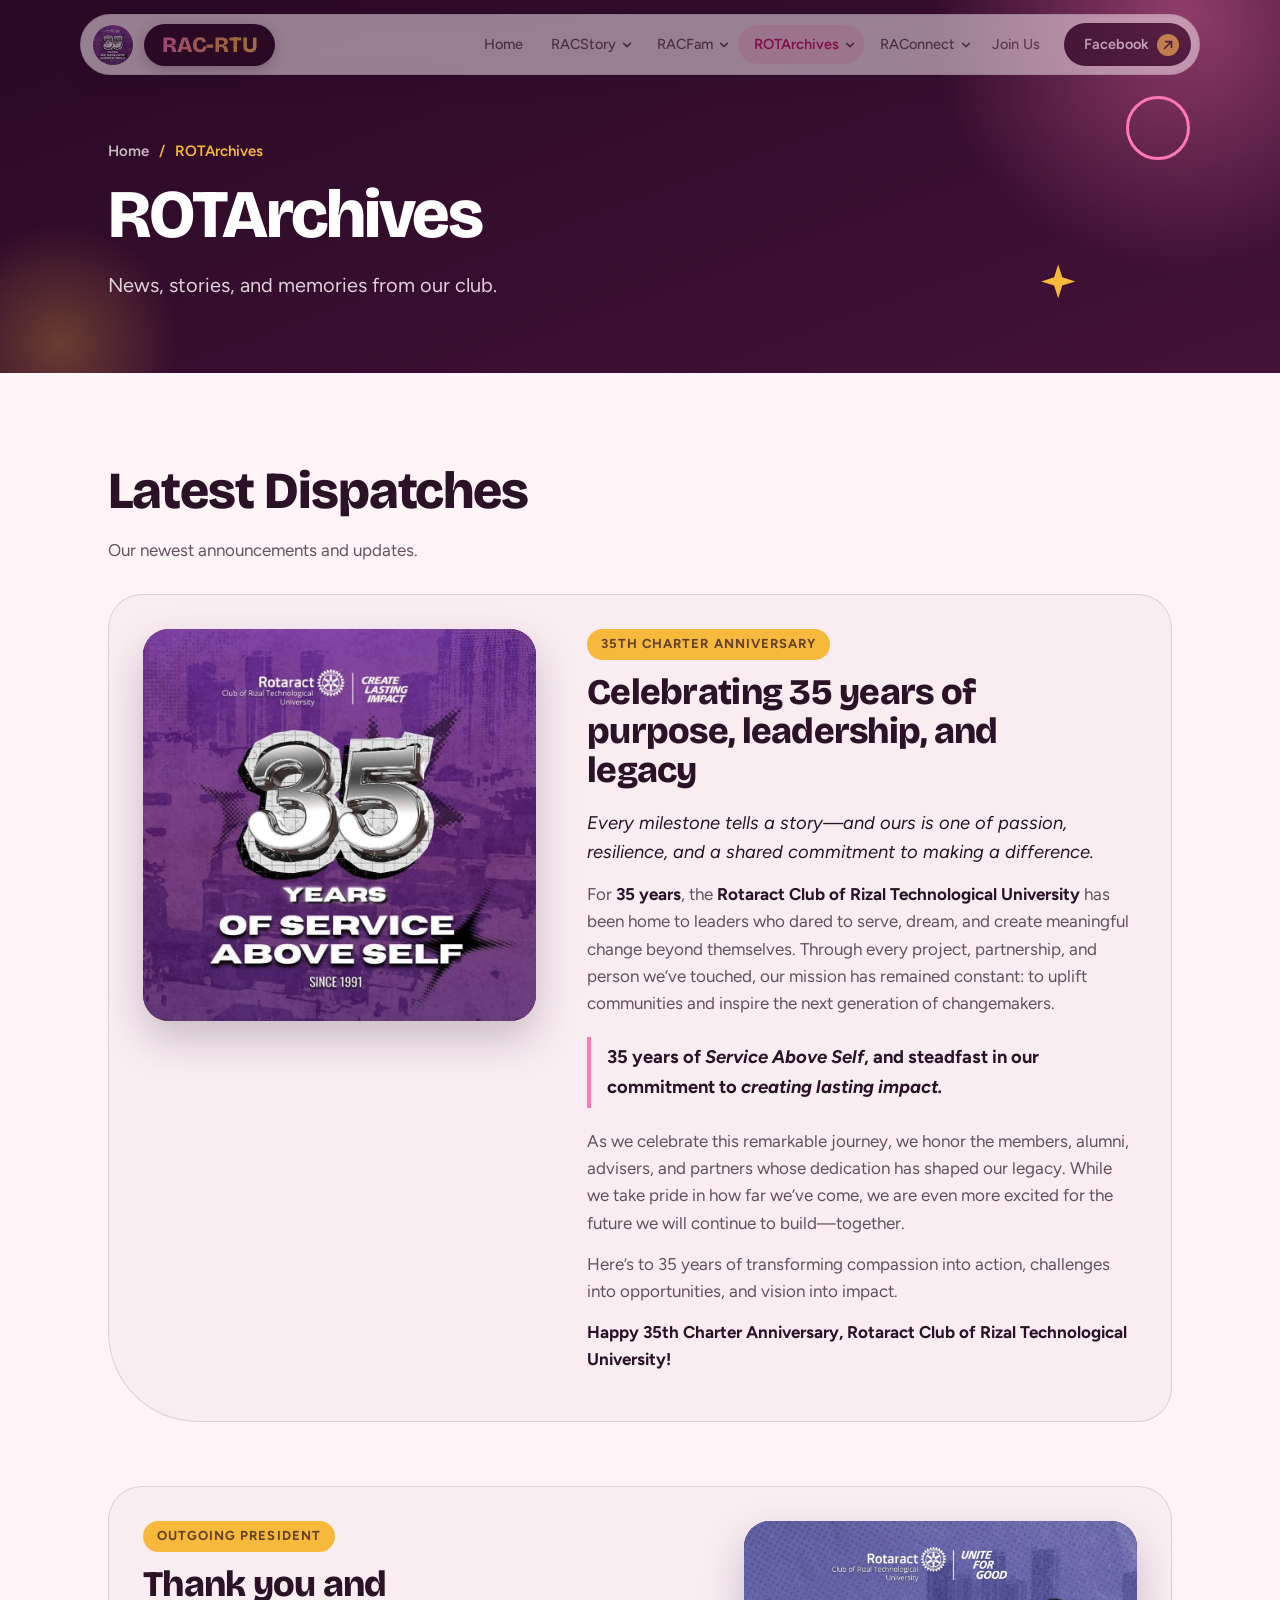
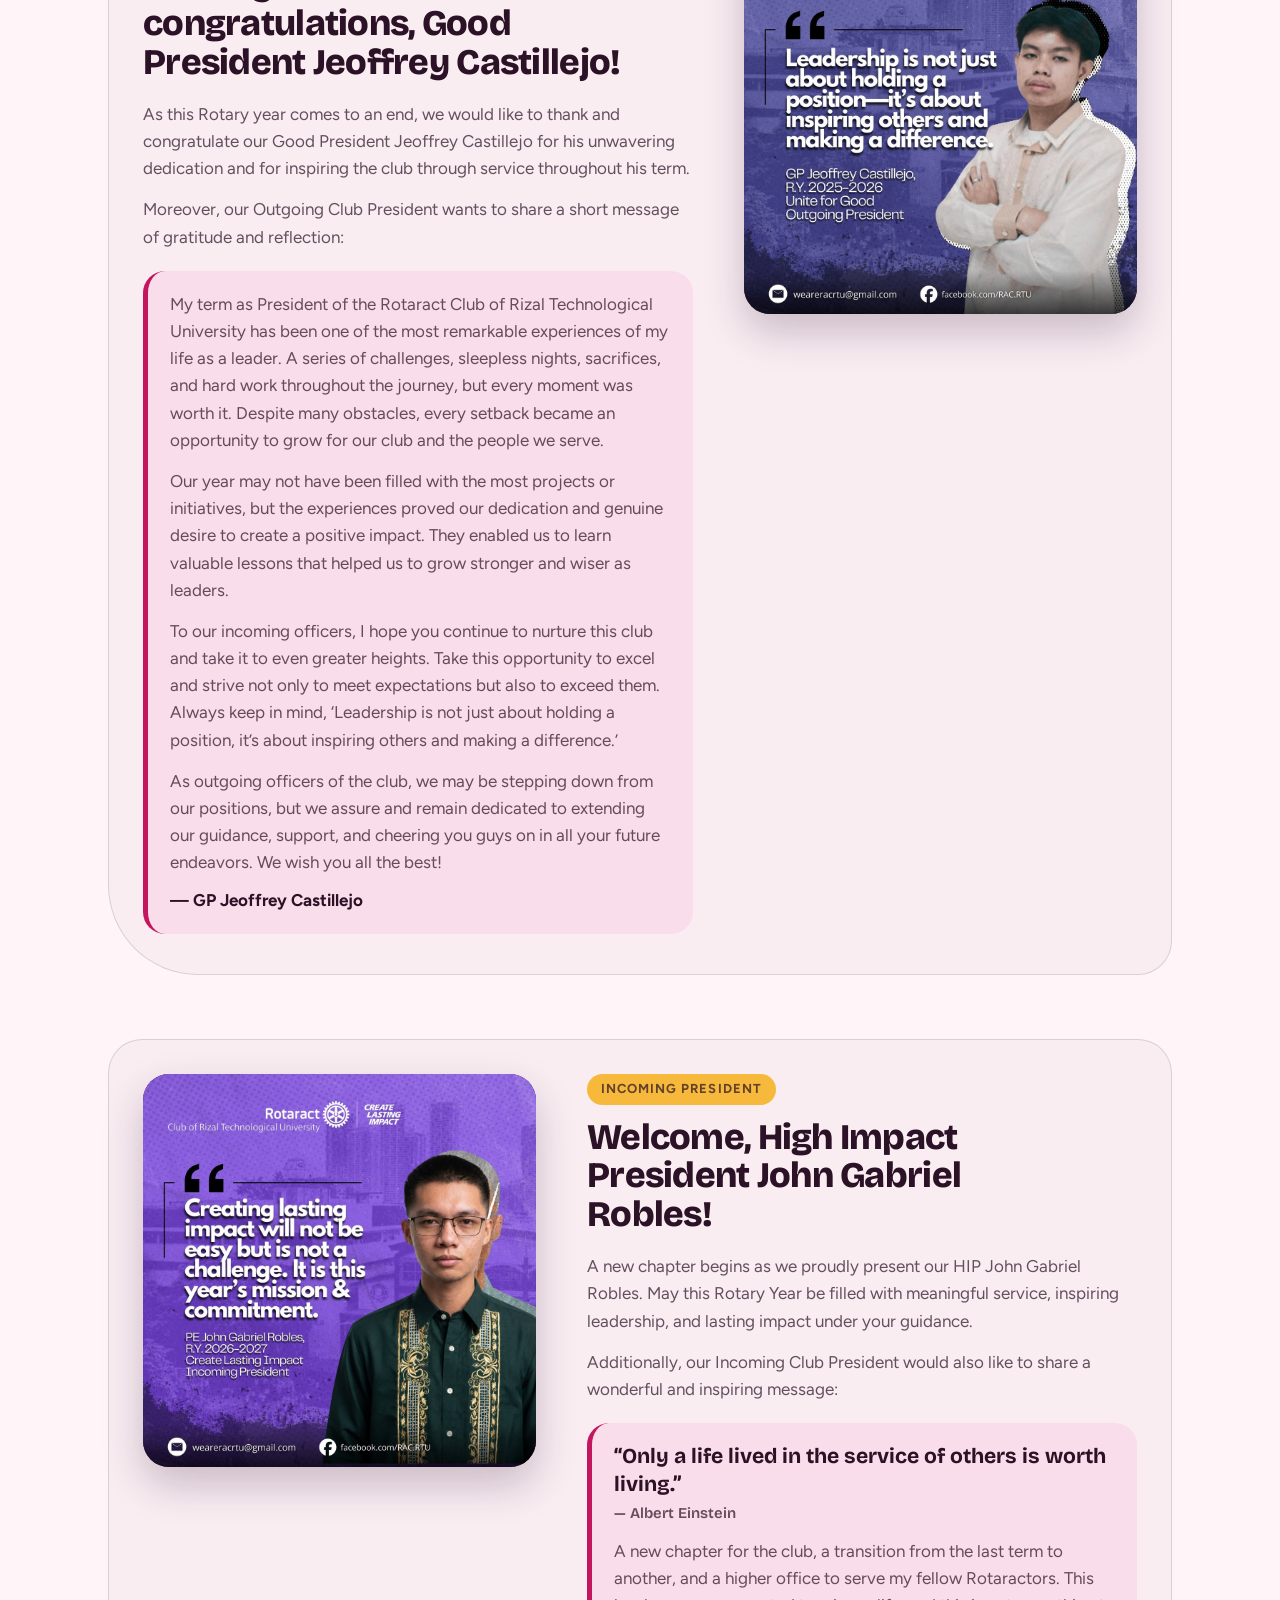
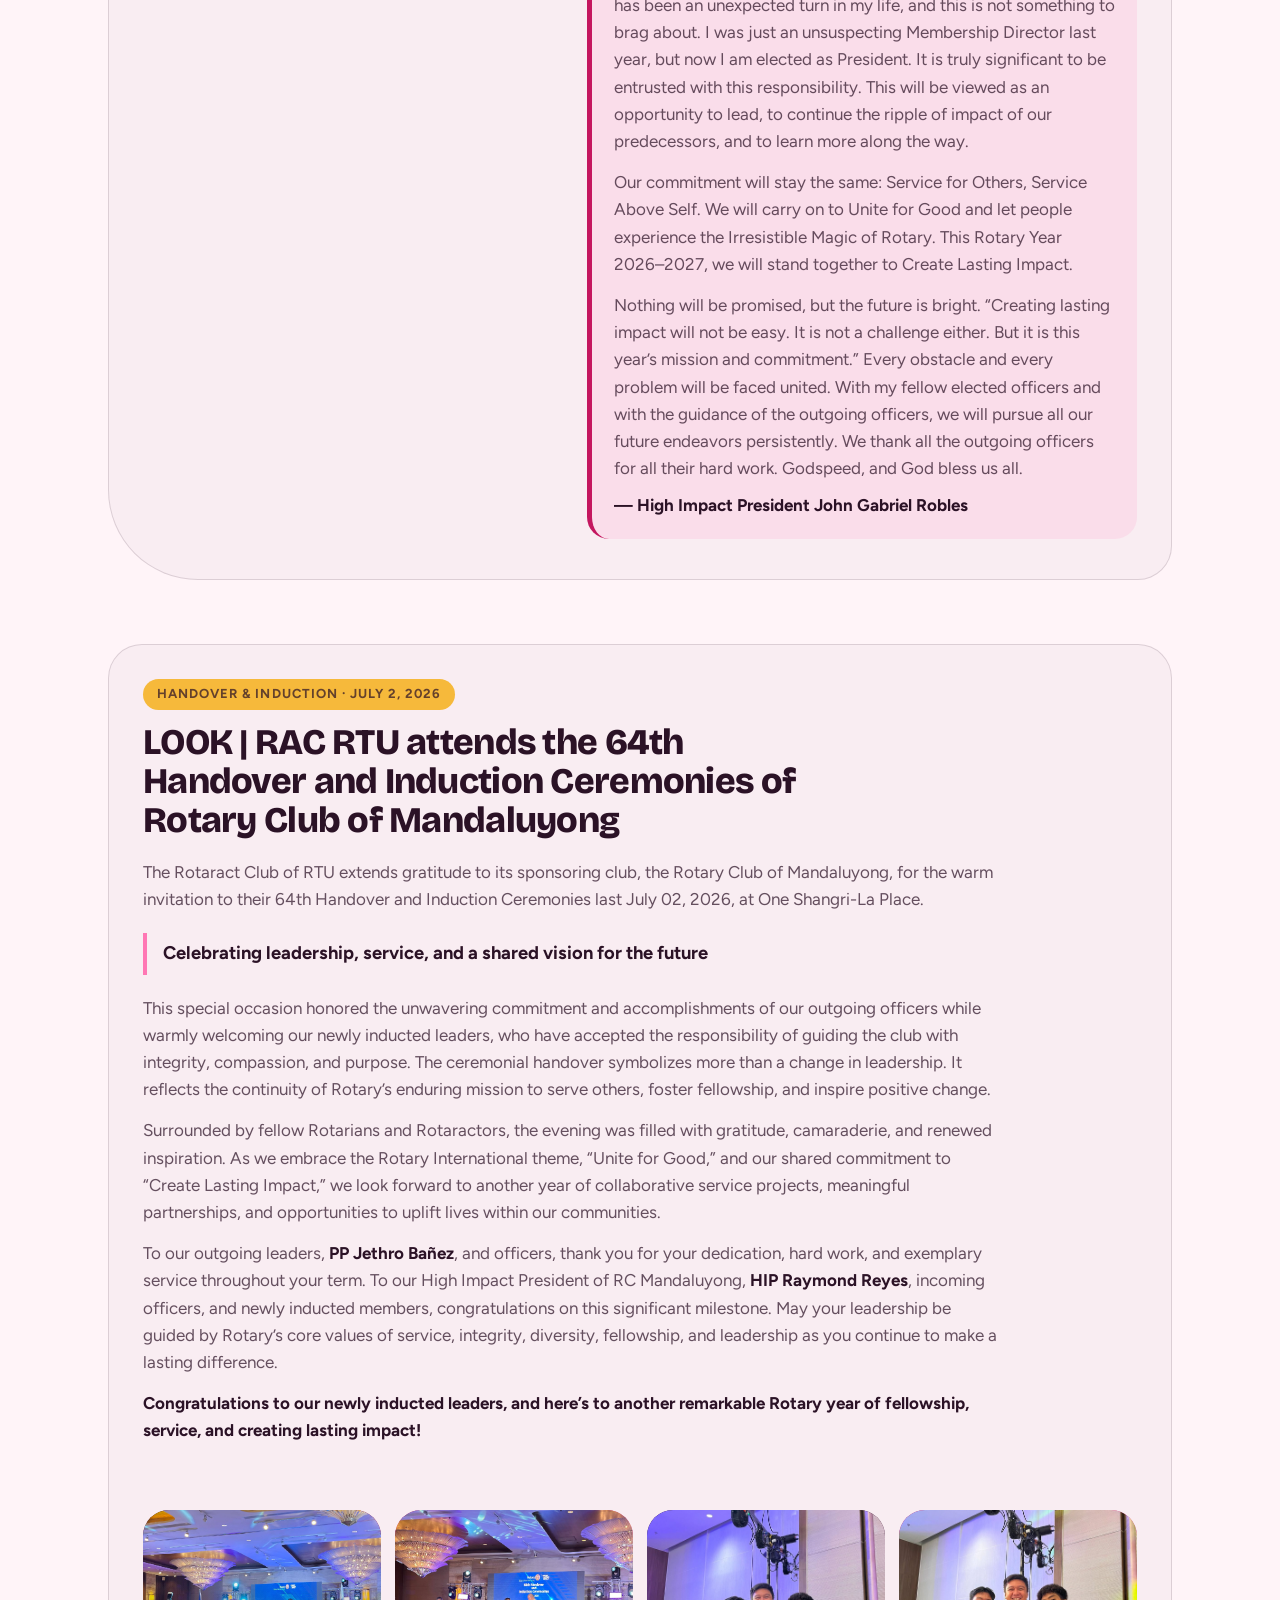
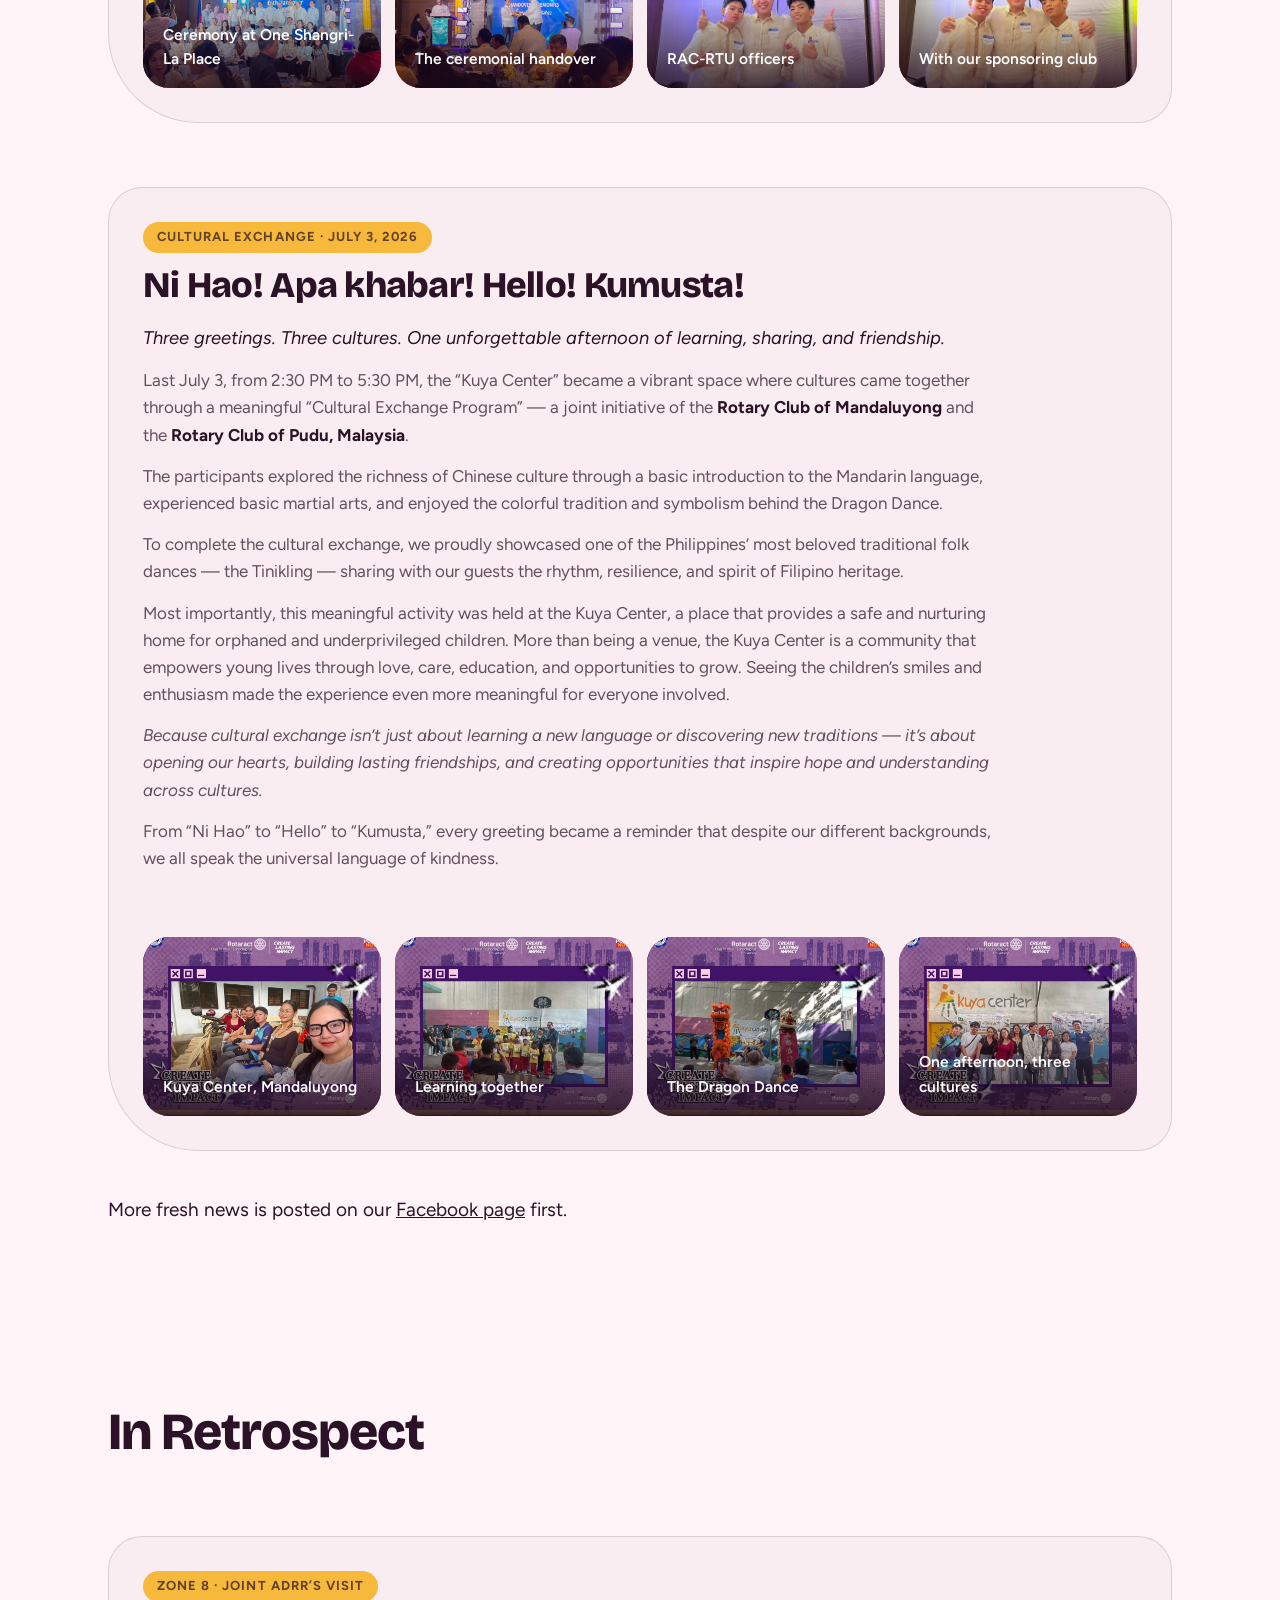
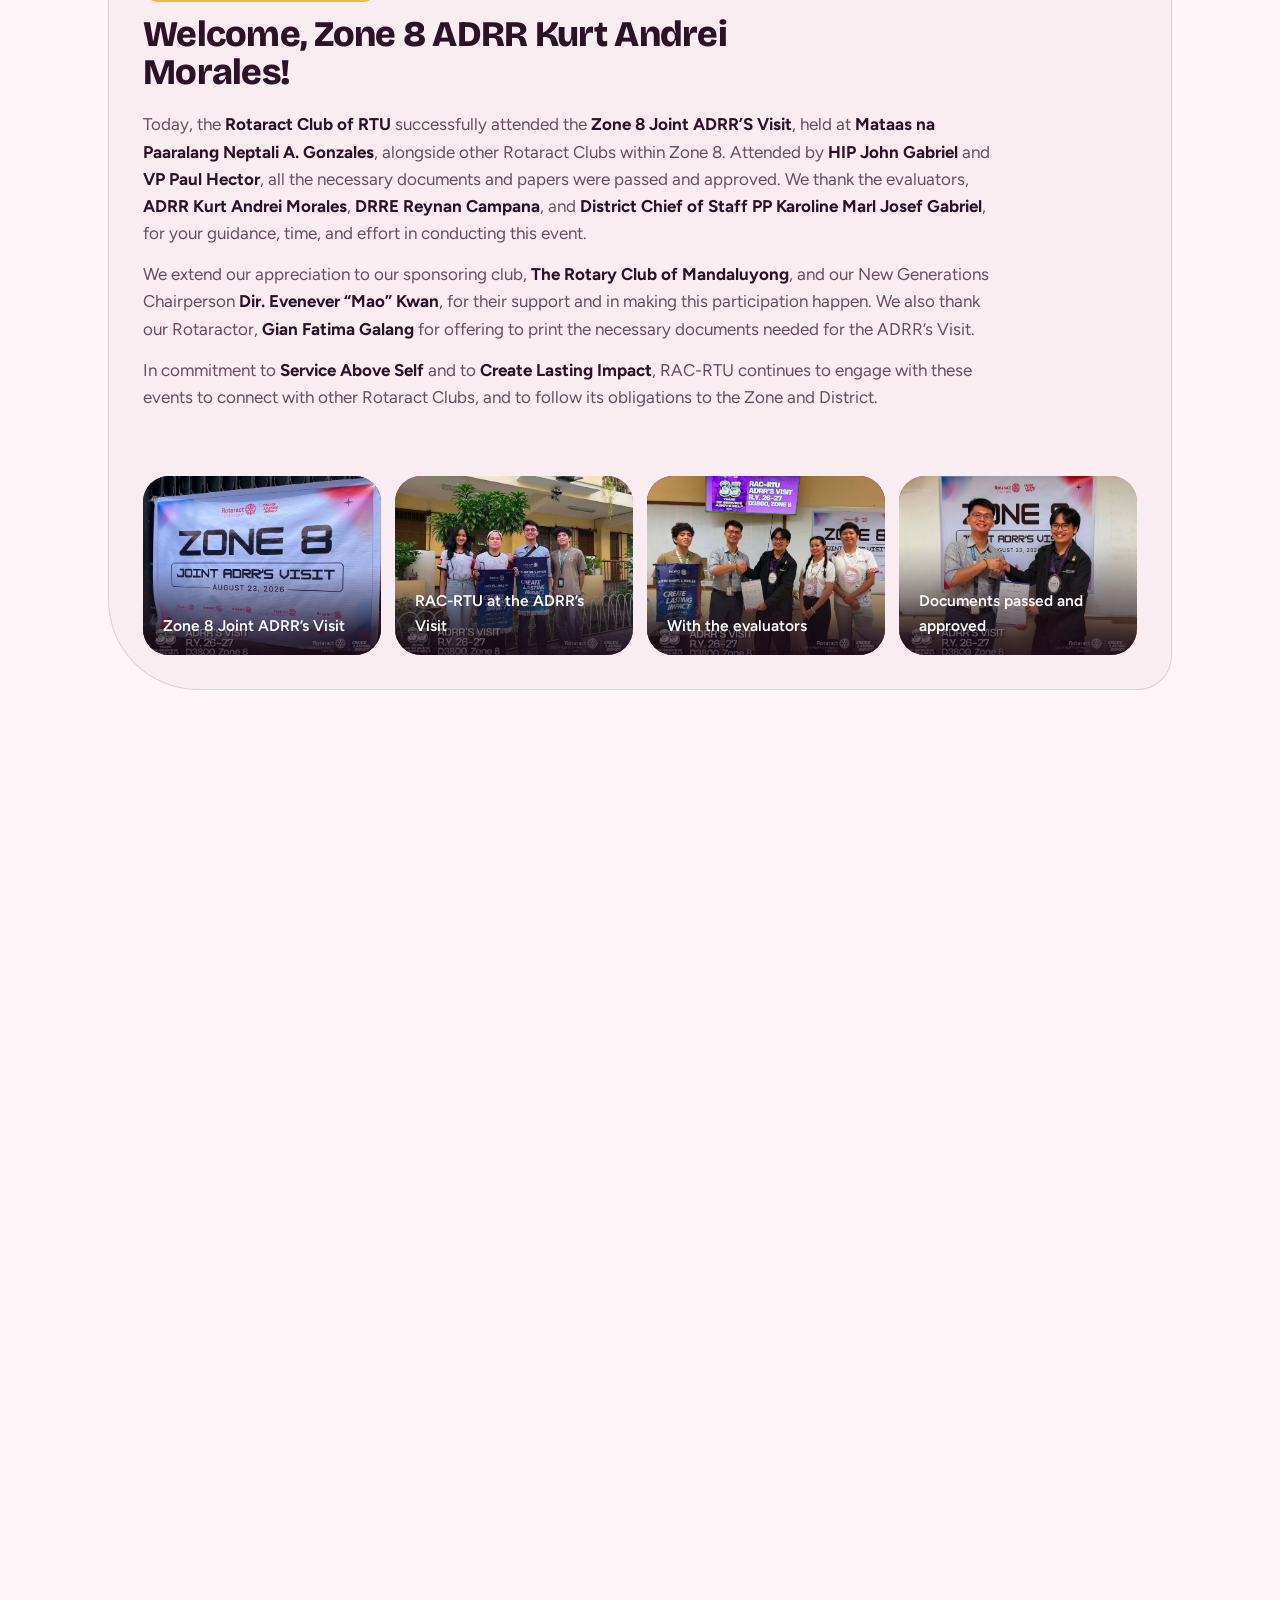
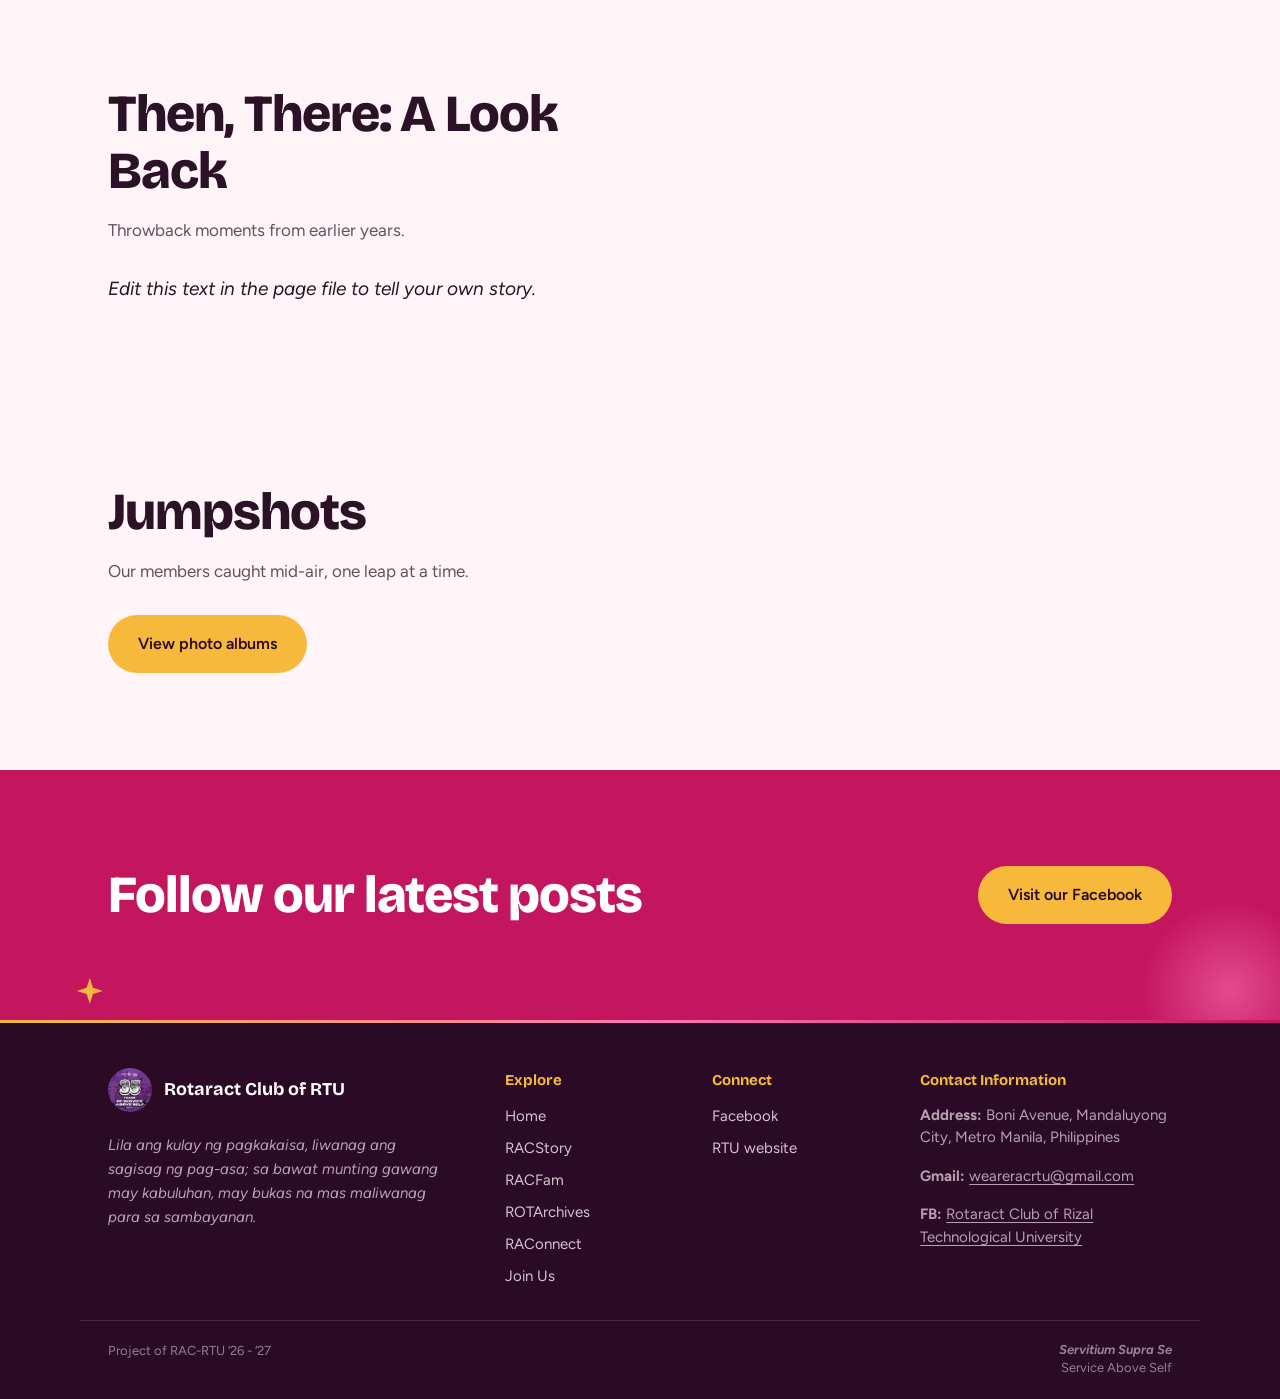
==== commit b95a03ee: "Latest Dispatch and Retrospect" ====
--- a/rotarchives.html
+++ b/rotarchives.html
@@ -14,6 +14,7 @@
 <body>
 <div class="progress" aria-hidden="true"></div>
 <a class="skip" href="#main">Skip to content</a>
+<dialog id="lightbox" aria-label="Photo viewer"><button class="lb-close" type="button" aria-label="Close photo">&times;</button><img alt=""><p></p></dialog>
 
 <header class="site">
   <div class="nav">
@@ -43,14 +44,51 @@
     <div class="wrap">
       <h2 class="reveal">Latest Dispatches</h2>
       <p class="sub reveal" style="--i:1">Our newest announcements and updates.</p>
-      <p class="lead-dark reveal" style="--i:2">Fresh news is posted on our <a href="https://www.facebook.com/RAC.RTU" target="_blank" rel="noopener">Facebook page</a> first.</p>
+      <div class="posts">
+        <article class="post  reveal"><div class="post-media"><figure class="post-fig"><button type="button" class="shot-btn zoom" aria-label="View larger: 35 Years of Service Above Self"><img src="img/dispatches/35-years.jpg" alt="35 Years of Service Above Self, since 1991" loading="lazy"></button><figcaption hidden>35 Years of Service Above Self</figcaption></figure></div><div class="post-body"><p class="post-tag">35th Charter Anniversary</p><h3>Celebrating 35 years of purpose, leadership, and legacy</h3><p class="post-lead"><em>Every milestone tells a story—and ours is one of passion, resilience, and a shared commitment to making a difference.</em></p>
+<p>For <strong>35 years</strong>, the <strong>Rotaract Club of Rizal Technological University</strong> has been home to leaders who dared to serve, dream, and create meaningful change beyond themselves. Through every project, partnership, and person we’ve touched, our mission has remained constant: to uplift communities and inspire the next generation of changemakers.</p>
+<p class="post-callout">35 years of <em>Service Above Self</em>, and steadfast in our commitment to <em>creating lasting impact.</em></p>
+<p>As we celebrate this remarkable journey, we honor the members, alumni, advisers, and partners whose dedication has shaped our legacy. While we take pride in how far we’ve come, we are even more excited for the future we will continue to build—together.</p>
+<p>Here’s to 35 years of transforming compassion into action, challenges into opportunities, and vision into impact.</p>
+<p><strong>Happy 35th Charter Anniversary, Rotaract Club of Rizal Technological University!</strong></p></div></article>
+        <article class="post flip reveal"><div class="post-media"><figure class="post-fig"><button type="button" class="shot-btn zoom" aria-label="View larger: Thank you, GP Jeoffrey Castillejo"><img src="img/dispatches/gp-castillejo.jpg" alt="Quote card: Good President Jeoffrey Castillejo, R.Y. 2025–2026 Outgoing President" loading="lazy"></button><figcaption hidden>Thank you, GP Jeoffrey Castillejo</figcaption></figure></div><div class="post-body"><p class="post-tag">Outgoing President</p><h3>Thank you and congratulations, Good President Jeoffrey Castillejo!</h3><p>As this Rotary year comes to an end, we would like to thank and congratulate our Good President Jeoffrey Castillejo for his unwavering dedication and for inspiring the club through service throughout his term.</p>
+<p>Moreover, our Outgoing Club President wants to share a short message of gratitude and reflection:</p>
+<blockquote><p>My term as President of the Rotaract Club of Rizal Technological University has been one of the most remarkable experiences of my life as a leader. A series of challenges, sleepless nights, sacrifices, and hard work throughout the journey, but every moment was worth it. Despite many obstacles, every setback became an opportunity to grow for our club and the people we serve.</p>
+<p>Our year may not have been filled with the most projects or initiatives, but the experiences proved our dedication and genuine desire to create a positive impact. They enabled us to learn valuable lessons that helped us to grow stronger and wiser as leaders.</p>
+<p>To our incoming officers, I hope you continue to nurture this club and take it to even greater heights. Take this opportunity to excel and strive not only to meet expectations but also to exceed them. Always keep in mind, ‘Leadership is not just about holding a position, it’s about inspiring others and making a difference.’</p>
+<p>As outgoing officers of the club, we may be stepping down from our positions, but we assure and remain dedicated to extending our guidance, support, and cheering you guys on in all your future endeavors. We wish you all the best!</p><cite>— GP Jeoffrey Castillejo</cite></blockquote></div></article>
+        <article class="post  reveal"><div class="post-media"><figure class="post-fig"><button type="button" class="shot-btn zoom" aria-label="View larger: Welcome, HIP John Gabriel Robles"><img src="img/dispatches/hip-robles.jpg" alt="Quote card: Pres. John Gabriel Robles, R.Y. 2026–2027 Incoming President" loading="lazy"></button><figcaption hidden>Welcome, HIP John Gabriel Robles</figcaption></figure></div><div class="post-body"><p class="post-tag">Incoming President</p><h3>Welcome, High Impact President John Gabriel Robles!</h3><p>A new chapter begins as we proudly present our HIP John Gabriel Robles. May this Rotary Year be filled with meaningful service, inspiring leadership, and lasting impact under your guidance.</p>
+<p>Additionally, our Incoming Club President would also like to share a wonderful and inspiring message:</p>
+<blockquote><p class="q-big">“Only a life lived in the service of others is worth living.” <span>— Albert Einstein</span></p>
+<p>A new chapter for the club, a transition from the last term to another, and a higher office to serve my fellow Rotaractors. This has been an unexpected turn in my life, and this is not something to brag about. I was just an unsuspecting Membership Director last year, but now I am elected as President. It is truly significant to be entrusted with this responsibility. This will be viewed as an opportunity to lead, to continue the ripple of impact of our predecessors, and to learn more along the way.</p>
+<p>Our commitment will stay the same: Service for Others, Service Above Self. We will carry on to Unite for Good and let people experience the Irresistible Magic of Rotary. This Rotary Year 2026–2027, we will stand together to Create Lasting Impact.</p>
+<p>Nothing will be promised, but the future is bright. “Creating lasting impact will not be easy. It is not a challenge either. But it is this year’s mission and commitment.” Every obstacle and every problem will be faced united. With my fellow elected officers and with the guidance of the outgoing officers, we will pursue all our future endeavors persistently. We thank all the outgoing officers for all their hard work. Godspeed, and God bless us all.</p><cite>— High Impact President John Gabriel Robles</cite></blockquote></div></article>
+        <article class="post wide reveal"><div class="post-body"><p class="post-tag">Handover &amp; Induction · July 2, 2026</p><h3>LOOK | RAC RTU attends the 64th Handover and Induction Ceremonies of Rotary Club of Mandaluyong</h3><p>The Rotaract Club of RTU extends gratitude to its sponsoring club, the Rotary Club of Mandaluyong, for the warm invitation to their 64th Handover and Induction Ceremonies last July 02, 2026, at One Shangri-La Place.</p>
+<p class="post-callout">Celebrating leadership, service, and a shared vision for the future</p>
+<p>This special occasion honored the unwavering commitment and accomplishments of our outgoing officers while warmly welcoming our newly inducted leaders, who have accepted the responsibility of guiding the club with integrity, compassion, and purpose. The ceremonial handover symbolizes more than a change in leadership. It reflects the continuity of Rotary’s enduring mission to serve others, foster fellowship, and inspire positive change.</p>
+<p>Surrounded by fellow Rotarians and Rotaractors, the evening was filled with gratitude, camaraderie, and renewed inspiration. As we embrace the Rotary International theme, “Unite for Good,” and our shared commitment to “Create Lasting Impact,” we look forward to another year of collaborative service projects, meaningful partnerships, and opportunities to uplift lives within our communities.</p>
+<p>To our outgoing leaders, <strong>PP Jethro Bañez</strong>, and officers, thank you for your dedication, hard work, and exemplary service throughout your term. To our High Impact President of RC Mandaluyong, <strong>HIP Raymond Reyes</strong>, incoming officers, and newly inducted members, congratulations on this significant milestone. May your leadership be guided by Rotary’s core values of service, integrity, diversity, fellowship, and leadership as you continue to make a lasting difference.</p>
+<p><strong>Congratulations to our newly inducted leaders, and here’s to another remarkable Rotary year of fellowship, service, and creating lasting impact!</strong></p></div><div class="post-gallery"><figure class="shot reveal reveal-pop" style="--i:0"><button type="button" class="shot-btn" aria-label="View photo: Ceremony at One Shangri-La Place"><img src="img/dispatches/handover-1.jpg" alt="Guests and officers gathered in the ballroom during the ceremony" loading="lazy"></button><figcaption>Ceremony at One Shangri-La Place</figcaption></figure><figure class="shot reveal reveal-pop" style="--i:1"><button type="button" class="shot-btn" aria-label="View photo: The ceremonial handover"><img src="img/dispatches/handover-2.jpg" alt="Program on stage during the handover and induction" loading="lazy"></button><figcaption>The ceremonial handover</figcaption></figure><figure class="shot reveal reveal-pop" style="--i:2"><button type="button" class="shot-btn" aria-label="View photo: RAC-RTU officers"><img src="img/dispatches/handover-3.jpg" alt="Three RAC-RTU officers in barong posing together" loading="lazy"></button><figcaption>RAC-RTU officers</figcaption></figure><figure class="shot reveal reveal-pop" style="--i:3"><button type="button" class="shot-btn" aria-label="View photo: With our sponsoring club"><img src="img/dispatches/handover-4.jpg" alt="Three RAC-RTU officers in barong with arms around each other" loading="lazy"></button><figcaption>With our sponsoring club</figcaption></figure></div></article>
+        <article class="post wide reveal"><div class="post-body"><p class="post-tag">Cultural Exchange · July 3, 2026</p><h3>Ni Hao! Apa khabar! Hello! Kumusta!</h3><p class="post-lead"><em>Three greetings. Three cultures. One unforgettable afternoon of learning, sharing, and friendship.</em></p>
+<p>Last July 3, from 2:30 PM to 5:30 PM, the “Kuya Center” became a vibrant space where cultures came together through a meaningful “Cultural Exchange Program” — a joint initiative of the <strong>Rotary Club of Mandaluyong</strong> and the <strong>Rotary Club of Pudu, Malaysia</strong>.</p>
+<p>The participants explored the richness of Chinese culture through a basic introduction to the Mandarin language, experienced basic martial arts, and enjoyed the colorful tradition and symbolism behind the Dragon Dance.</p>
+<p>To complete the cultural exchange, we proudly showcased one of the Philippines’ most beloved traditional folk dances — the Tinikling — sharing with our guests the rhythm, resilience, and spirit of Filipino heritage.</p>
+<p>Most importantly, this meaningful activity was held at the Kuya Center, a place that provides a safe and nurturing home for orphaned and underprivileged children. More than being a venue, the Kuya Center is a community that empowers young lives through love, care, education, and opportunities to grow. Seeing the children’s smiles and enthusiasm made the experience even more meaningful for everyone involved.</p>
+<p><em>Because cultural exchange isn’t just about learning a new language or discovering new traditions — it’s about opening our hearts, building lasting friendships, and creating opportunities that inspire hope and understanding across cultures.</em></p>
+<p>From “Ni Hao” to “Hello” to “Kumusta,” every greeting became a reminder that despite our different backgrounds, we all speak the universal language of kindness.</p></div><div class="post-gallery"><figure class="shot reveal reveal-pop" style="--i:0"><button type="button" class="shot-btn" aria-label="View photo: Kuya Center, Mandaluyong"><img src="img/dispatches/cultural-1.jpg" alt="Participants smiling together at the Kuya Center" loading="lazy"></button><figcaption>Kuya Center, Mandaluyong</figcaption></figure><figure class="shot reveal reveal-pop" style="--i:1"><button type="button" class="shot-btn" aria-label="View photo: Learning together"><img src="img/dispatches/cultural-2.jpg" alt="Children and guests at the cultural exchange program" loading="lazy"></button><figcaption>Learning together</figcaption></figure><figure class="shot reveal reveal-pop" style="--i:2"><button type="button" class="shot-btn" aria-label="View photo: The Dragon Dance"><img src="img/dispatches/cultural-3.jpg" alt="The Dragon Dance performance" loading="lazy"></button><figcaption>The Dragon Dance</figcaption></figure><figure class="shot reveal reveal-pop" style="--i:3"><button type="button" class="shot-btn" aria-label="View photo: One afternoon, three cultures"><img src="img/dispatches/cultural-4.jpg" alt="Group photo in front of the Kuya Center sign" loading="lazy"></button><figcaption>One afternoon, three cultures</figcaption></figure></div></article>
+      </div>
+      <p class="lead-dark reveal">More fresh news is posted on our <a href="https://www.facebook.com/RAC.RTU" target="_blank" rel="noopener">Facebook page</a> first.</p>
     </div>
   </section>
   <section class="section" id="in-retrospect">
     <div class="wrap">
       <h2 class="reveal">In Retrospect</h2>
       <p class="sub reveal" style="--i:1">Looking back at projects we have run.</p>
-      <p class="lead-dark reveal" style="--i:2"><em>Edit this text in the page file to tell your own story.</em></p>
+      <div class="posts">
+        <article class="post wide reveal"><div class="post-body"><p class="post-tag">Zone 8 · Joint ADRR’s Visit</p><h3>Welcome, Zone 8 ADRR Kurt Andrei Morales!</h3><p>Today, the <strong>Rotaract Club of RTU</strong> successfully attended the <strong>Zone 8 Joint ADRR’S Visit</strong>, held at <strong>Mataas na Paaralang Neptali A. Gonzales</strong>, alongside other Rotaract Clubs within Zone 8. Attended by <strong>HIP John Gabriel</strong> and <strong>VP Paul Hector</strong>, all the necessary documents and papers were passed and approved. We thank the evaluators, <strong>ADRR Kurt Andrei Morales</strong>, <strong>DRRE Reynan Campana</strong>, and <strong>District Chief of Staff PP Karoline Marl Josef Gabriel</strong>, for your guidance, time, and effort in conducting this event.</p>
+<p>We extend our appreciation to our sponsoring club, <strong>The Rotary Club of Mandaluyong</strong>, and our New Generations Chairperson <strong>Dir. Evenever “Mao” Kwan</strong>, for their support and in making this participation happen. We also thank our Rotaractor, <strong>Gian Fatima Galang</strong> for offering to print the necessary documents needed for the ADRR’s Visit.</p>
+<p>In commitment to <strong>Service Above Self</strong> and to <strong>Create Lasting Impact</strong>, RAC-RTU continues to engage with these events to connect with other Rotaract Clubs, and to follow its obligations to the Zone and District.</p></div><div class="post-gallery"><figure class="shot reveal reveal-pop" style="--i:0"><button type="button" class="shot-btn" aria-label="View photo: Zone 8 Joint ADRR’s Visit"><img src="img/retrospect/zone8-1.jpg" alt="Zone 8 Joint ADRR’s Visit banner" loading="lazy"></button><figcaption>Zone 8 Joint ADRR’s Visit</figcaption></figure><figure class="shot reveal reveal-pop" style="--i:1"><button type="button" class="shot-btn" aria-label="View photo: RAC-RTU at the ADRR’s Visit"><img src="img/retrospect/zone8-2.jpg" alt="RAC-RTU officers with the Create Lasting Impact banner" loading="lazy"></button><figcaption>RAC-RTU at the ADRR’s Visit</figcaption></figure><figure class="shot reveal reveal-pop" style="--i:2"><button type="button" class="shot-btn" aria-label="View photo: With the evaluators"><img src="img/retrospect/zone8-3.jpg" alt="Group photo with the evaluators and Zone 8 clubs" loading="lazy"></button><figcaption>With the evaluators</figcaption></figure><figure class="shot reveal reveal-pop" style="--i:3"><button type="button" class="shot-btn" aria-label="View photo: Documents passed and approved"><img src="img/retrospect/zone8-4.jpg" alt="Handing over documents to an evaluator" loading="lazy"></button><figcaption>Documents passed and approved</figcaption></figure></div></article>
+      </div>
     </div>
   </section>
   <section class="section" id="voices-perspectives">
@@ -125,7 +163,7 @@
       b.addEventListener('click', function () {
         var img = b.querySelector('img'); if (!img || !lb.showModal) return;
         lb.querySelector('img').src = img.src; lb.querySelector('img').alt = img.alt;
-        lb.querySelector('p').textContent = b.parentNode.querySelector('figcaption').textContent;
+        var cap = b.parentNode.querySelector('figcaption'); lb.querySelector('p').textContent = cap ? cap.textContent : '';
         lb.showModal();
       });
     });
--- a/style.css
+++ b/style.css
@@ -479,3 +479,54 @@
 .officer.feature,.officer.feature p{text-align:left;}
 @media (max-width:640px){.officer.feature,.officer.feature p{text-align:center;}}
 .foot p,.foot-contact p,.foot-motto{text-align:left;}
+
+/* four-way test photo tiles: .has-photo = real image, .photo-ph = placeholder (swap class to has-photo once the image exists) */
+.tile-q.has-photo,.tile-q.photo-ph{background-image:var(--photo);background-size:cover;background-position:center;isolation:isolate;}
+.tile-q.has-photo::before,.tile-q.photo-ph::before{content:"";position:absolute;inset:0;z-index:-1;pointer-events:none;
+  background:linear-gradient(180deg,rgba(43,10,38,.10) 0%,rgba(43,10,38,.78) 100%),var(--tint);mix-blend-mode:normal;}
+.tile-q.has-photo h3,.tile-q.has-photo p,.tile-q.photo-ph h3,.tile-q.photo-ph p{position:relative;color:#fff;text-shadow:0 1px 8px rgba(43,10,38,.55);}
+.tile-q.t-club{--tint:rgba(196,22,95,.45);}
+.tile-q.t-community{--tint:rgba(246,185,59,.40);}
+.tile-q.t-intl{--tint:rgba(67,18,56,.35);}
+.tile-q.t-pro{--tint:rgba(255,119,180,.40);}
+.tile-q.photo-ph{background-color:var(--plum-2);}
+.tile-q.t-pro.photo-ph{background-color:var(--pink);}
+.tile-q.photo-ph::after{content:attr(data-ph);position:absolute;top:18px;right:18px;left:auto;bottom:auto;width:auto;transform:none;
+  padding:8px 14px;border:2px dashed rgba(255,255,255,.75);border-radius:999px;background:rgba(43,10,38,.25);
+  color:#fff;font-size:13px;font-weight:700;letter-spacing:.04em;text-transform:uppercase;transition:none;}
+.tile-q.photo-ph:hover::after{left:auto;}
+.tile-q{min-height:300px;} .tile-q.photo-ph::after{top:16px;right:16px;font-size:12px;padding:6px 12px;}
+
+/* hero mascot: intact artwork, only the gold ribbon sways (SVG displacement, nothing is cut apart) */
+.rs-svg{position:absolute;left:-4.3%;top:0;width:108.6%;height:100%;display:block;overflow:visible;pointer-events:none;user-select:none;}
+.rosette .rs-spark.k2{right:-7%;top:46%;}
+
+/* ================= DISPATCH POSTS (ROTArchives) ================= */
+.posts{display:grid;gap:clamp(36px,5vw,64px);margin:clamp(30px,4vw,48px) 0 clamp(30px,4vw,44px);}
+.post{display:grid;grid-template-columns:minmax(0,5fr) minmax(0,7fr);gap:clamp(24px,4vw,56px);align-items:start;padding:clamp(20px,3vw,34px);border:1px solid var(--line);border-radius:34px 34px 34px 90px;background:color-mix(in srgb,var(--text) 3%,var(--bg));}
+.post.flip .post-media{order:2;} .post.flip .post-body{order:1;} .post.flip{grid-template-columns:minmax(0,7fr) minmax(0,5fr);}
+.post.wide{grid-template-columns:1fr;}
+.post.wide .post-body{max-width:78ch;}
+.post-media{position:sticky;top:calc(var(--nav-h) + 20px);}
+.post-fig{margin:0;position:relative;border-radius:26px;overflow:hidden;background:var(--plum-2);box-shadow:0 18px 40px rgba(43,10,38,.22);}
+.post-fig .shot-btn{position:relative;display:block;inset:auto;height:auto;}
+.post-fig img{width:100%;height:auto;display:block;transition:transform .7s var(--ease);} .post-fig:hover img{transform:scale(1.04);}
+.post-tag{display:inline-block;font-size:13px;font-weight:700;letter-spacing:.08em;text-transform:uppercase;color:var(--plum);background:var(--gold);padding:5px 14px;border-radius:999px;margin-bottom:14px;}
+.post h3{font-weight:800;font-size:clamp(24px,3vw,36px);max-width:22ch;margin-bottom:18px;}
+.post.wide h3{max-width:30ch;}
+.post-body p{color:var(--text-soft);margin-bottom:14px;} .post-body strong{color:var(--text);}
+.post-body .post-lead{font-size:1.08em;color:var(--text);}
+.post-callout{font-weight:700;color:var(--text)!important;border-left:4px solid var(--pink);padding:6px 0 6px 16px;margin:20px 0!important;font-size:1.08em;}
+.post blockquote{margin:20px 0 6px;padding:20px 22px;border-radius:22px;background:color-mix(in srgb,var(--pink) 14%,transparent);border-left:5px solid var(--berry);}
+.post blockquote p:last-of-type{margin-bottom:10px;} .post blockquote cite{display:block;font-style:normal;font-weight:700;color:var(--text);}
+.post blockquote .q-big{font-family:'Bricolage Grotesque','Trebuchet MS',system-ui,sans-serif;font-size:1.25em;font-weight:700;color:var(--text);line-height:1.3;}
+.post blockquote .q-big span{display:block;font-size:.7em;font-weight:600;color:var(--text-soft);margin-top:6px;}
+.post-gallery{display:grid;grid-template-columns:repeat(4,1fr);gap:14px;}
+.post-gallery .shot{aspect-ratio:4/3;}
+@media (max-width:900px){
+  .post,.post.flip{grid-template-columns:1fr;} .post.flip .post-media,.post.flip .post-body{order:0;}
+  .post-media{position:static;max-width:520px;}
+  .post-gallery{grid-template-columns:1fr 1fr;}
+  .post{border-radius:28px 28px 28px 60px;}
+}
+.post-body,.post-body p{text-align:left;}
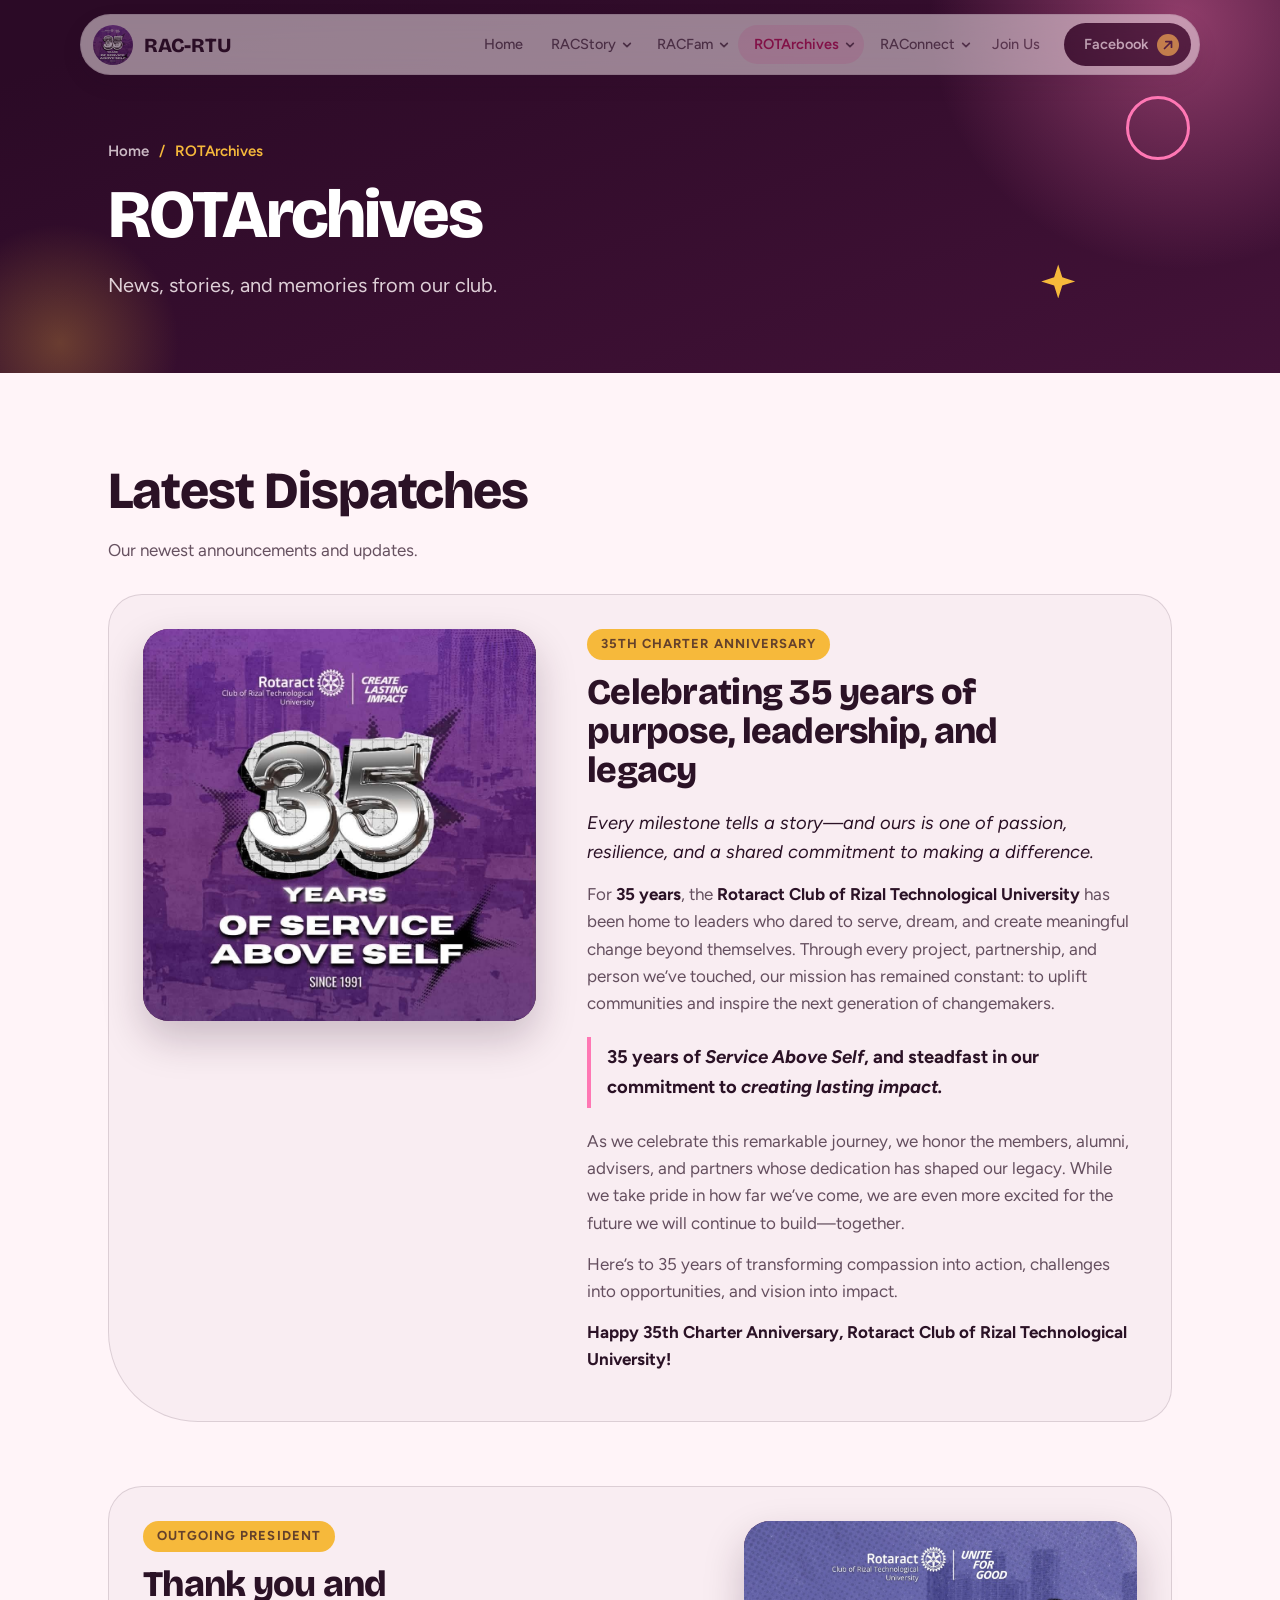
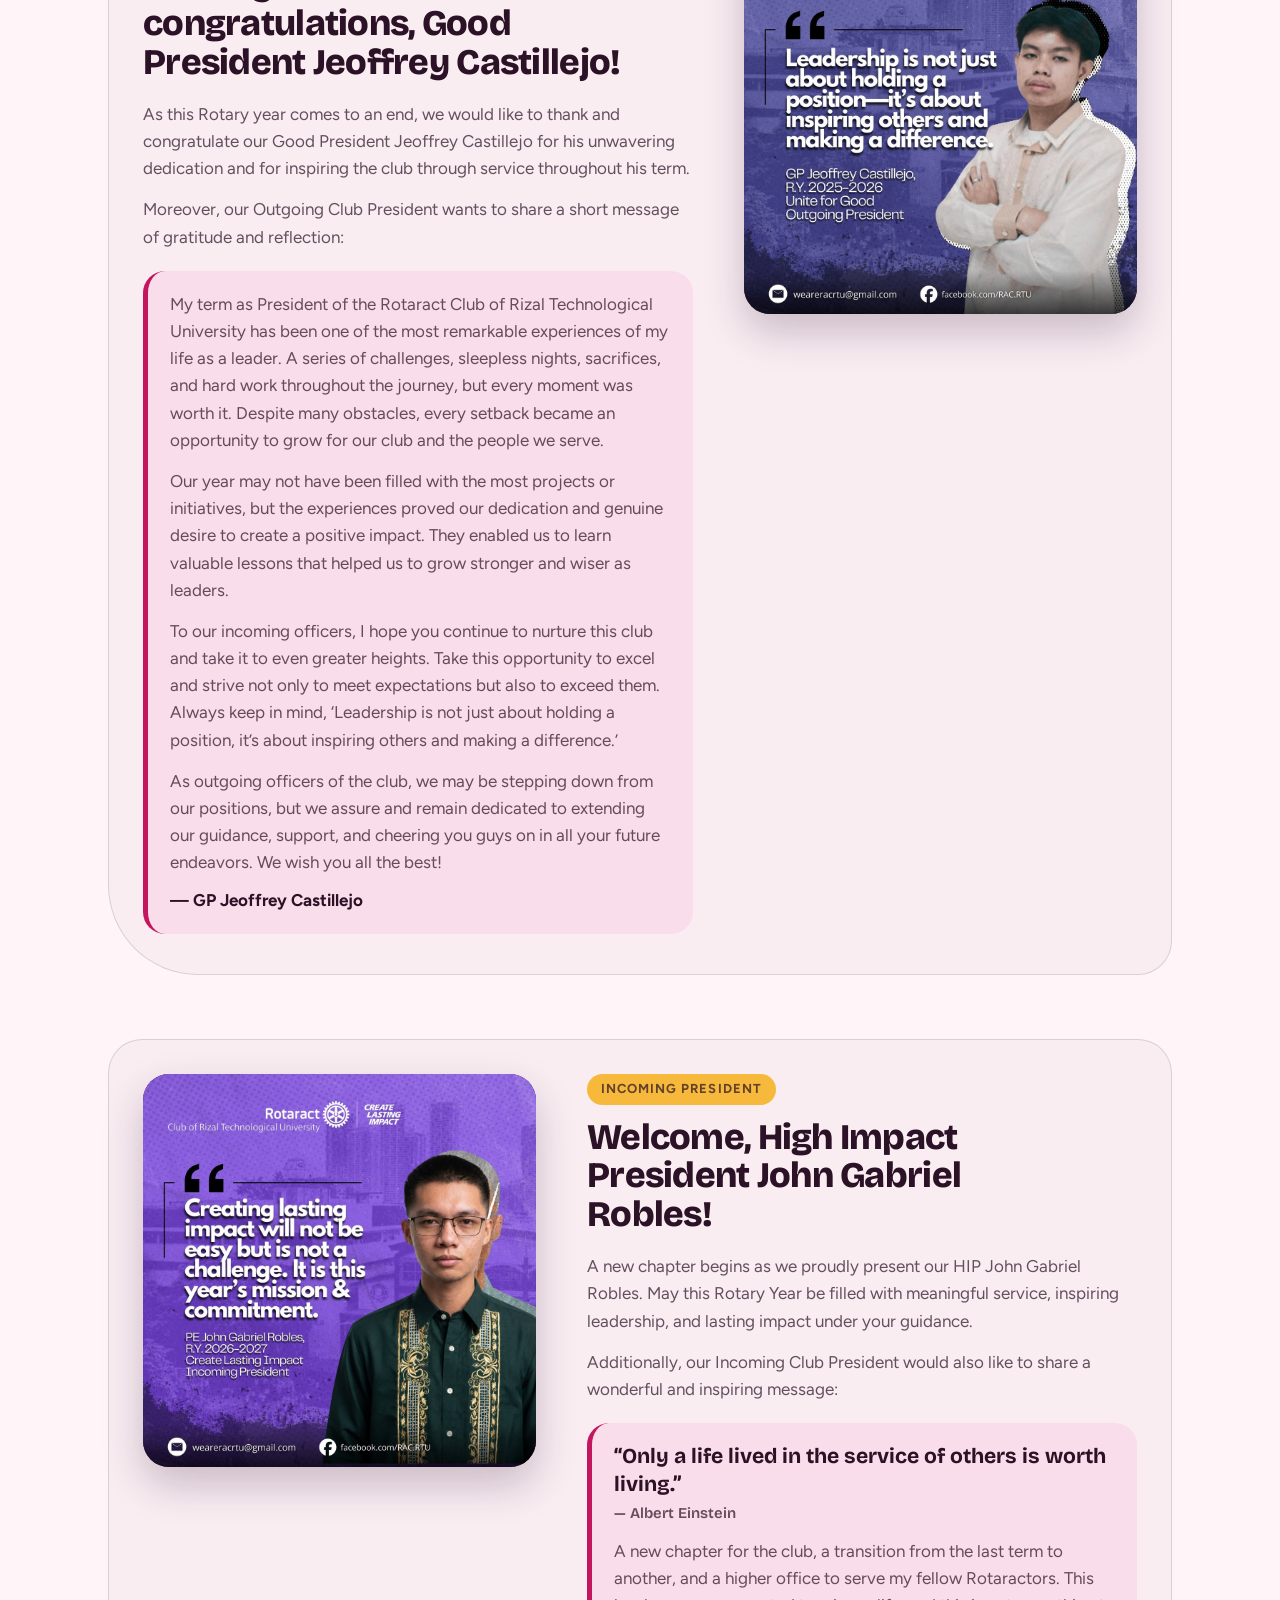
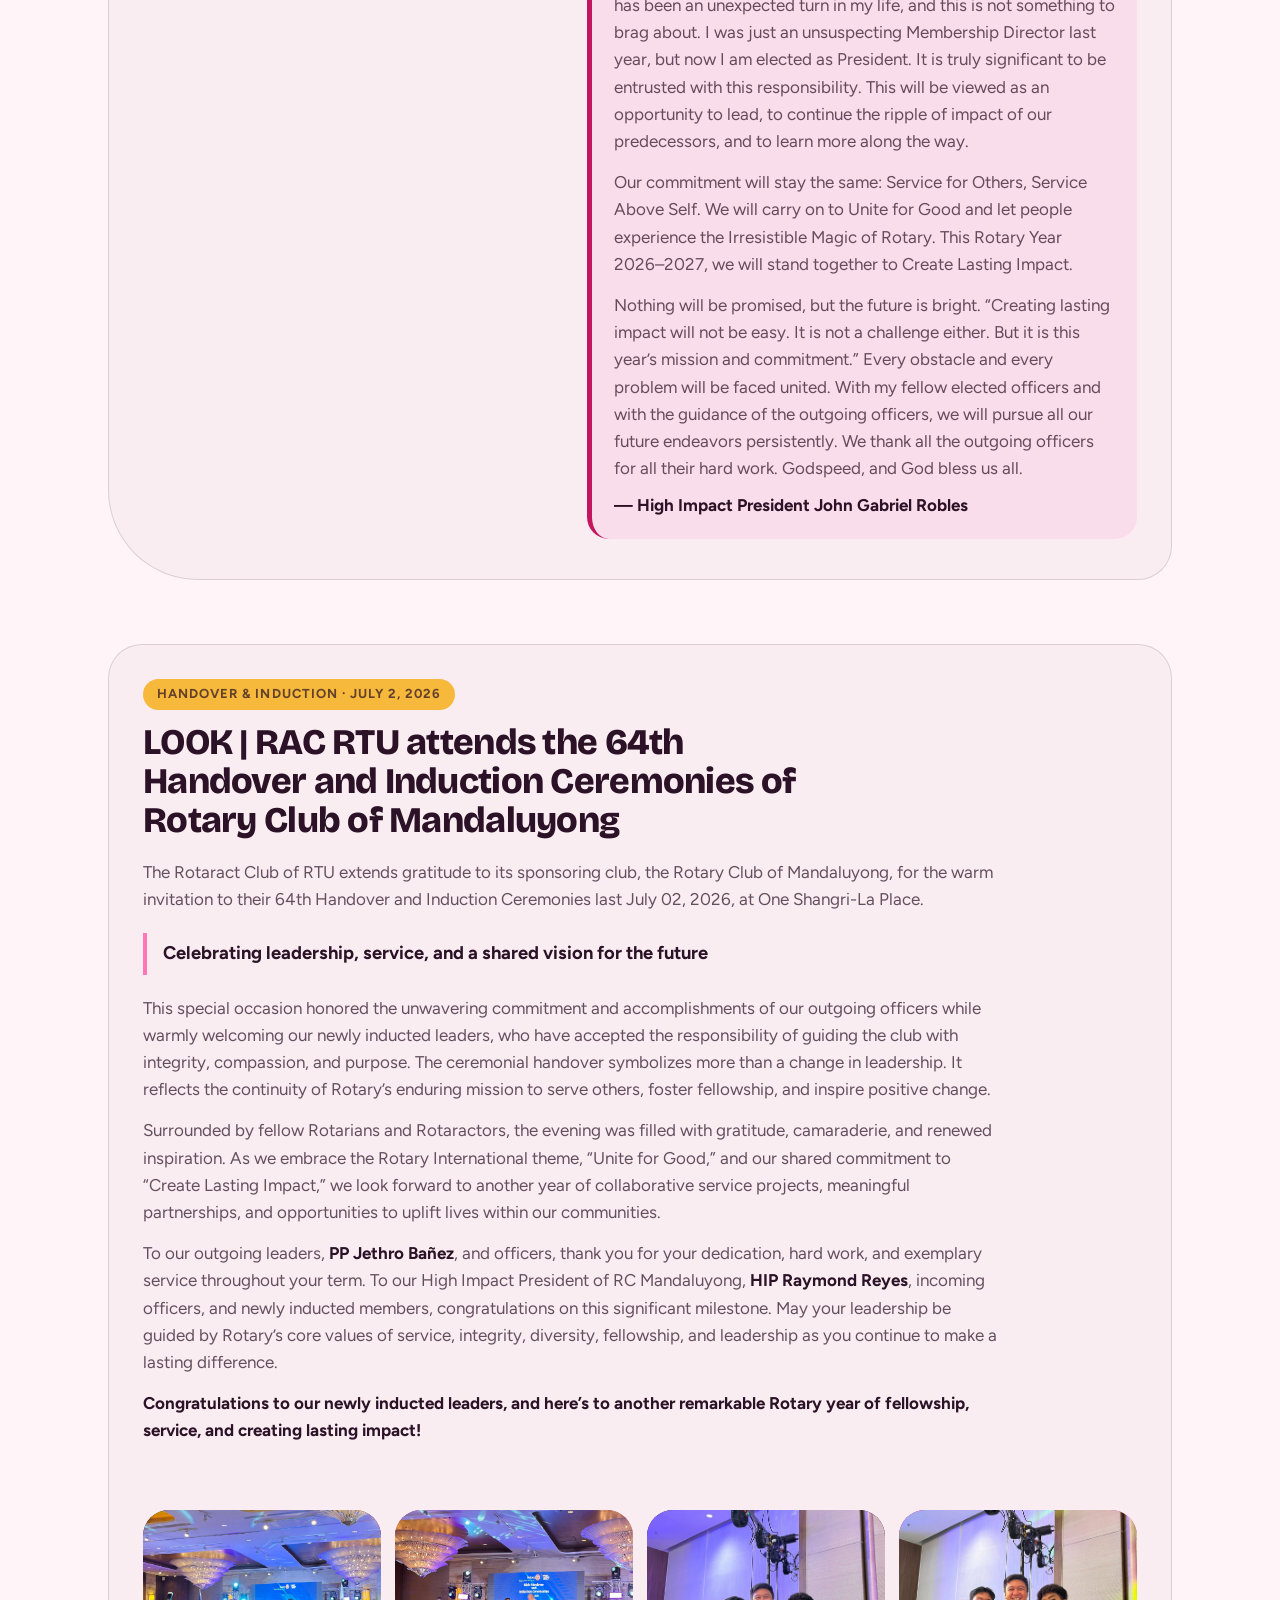
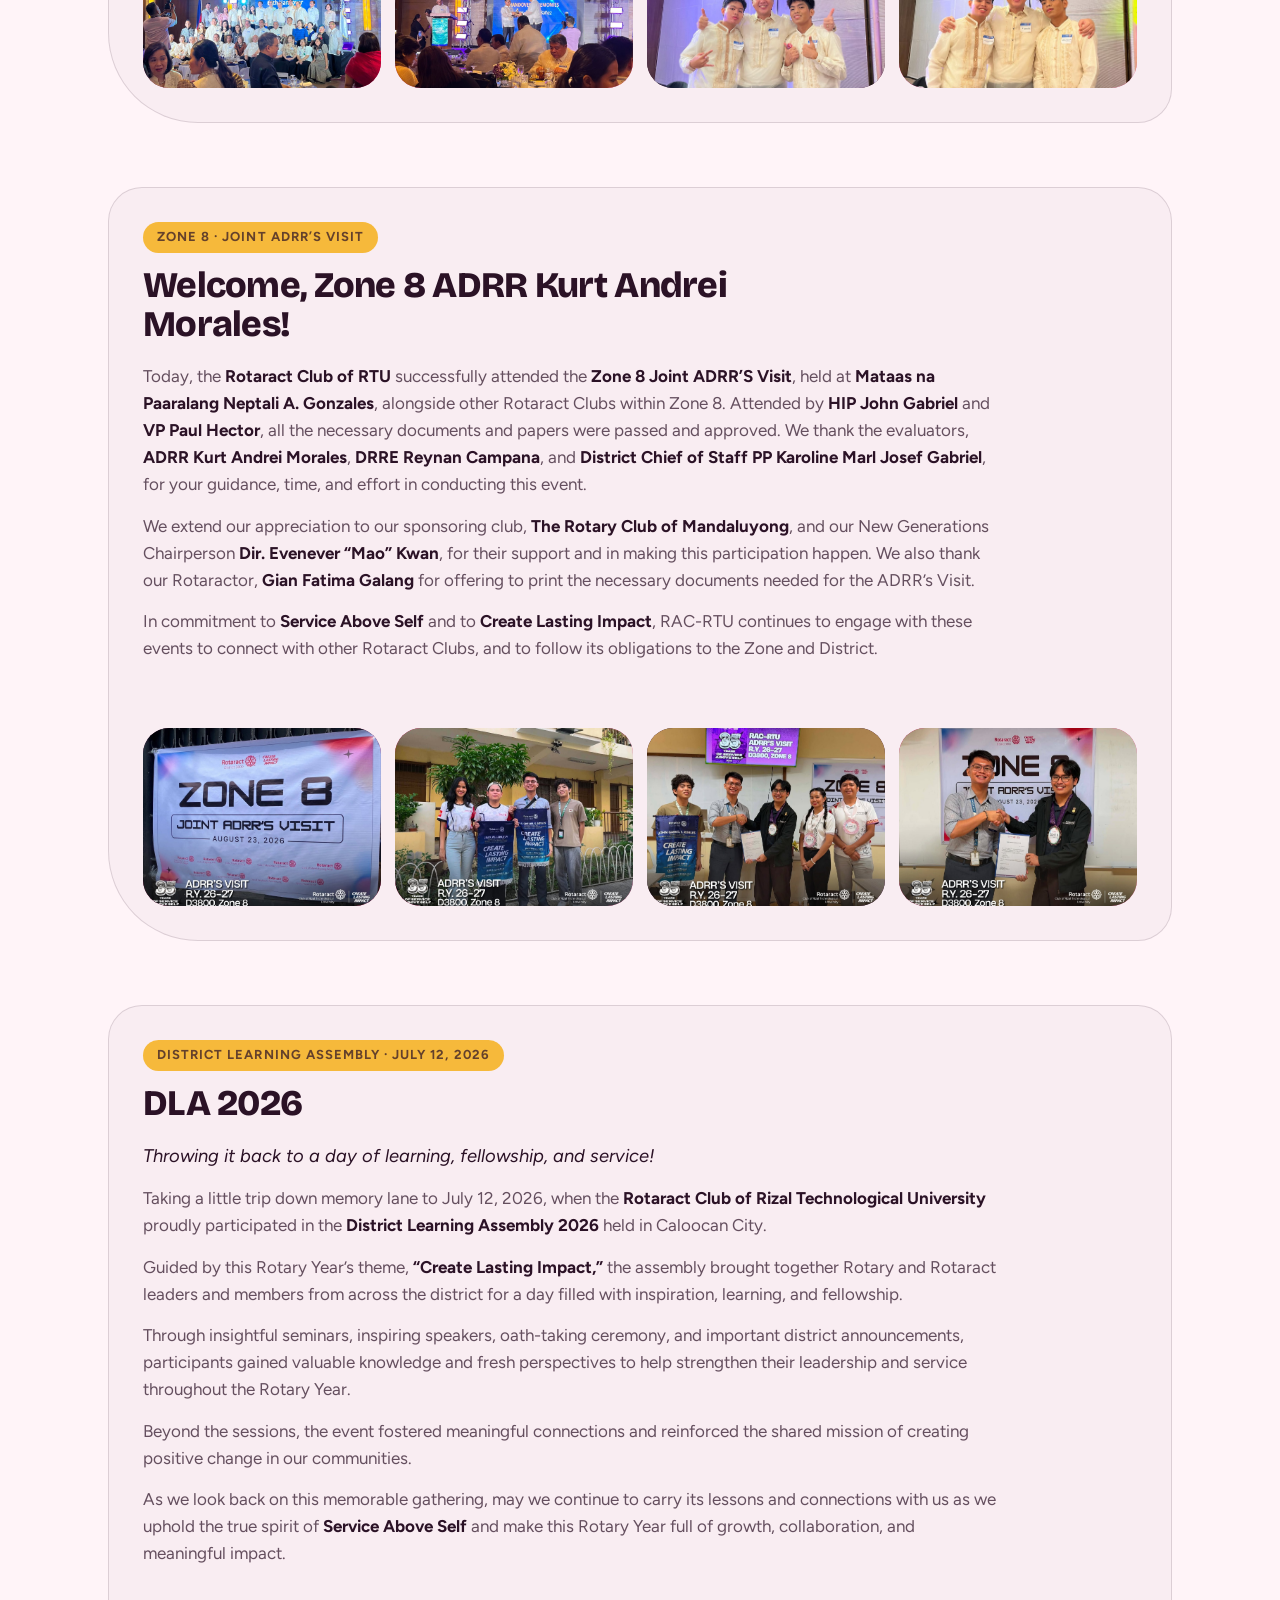
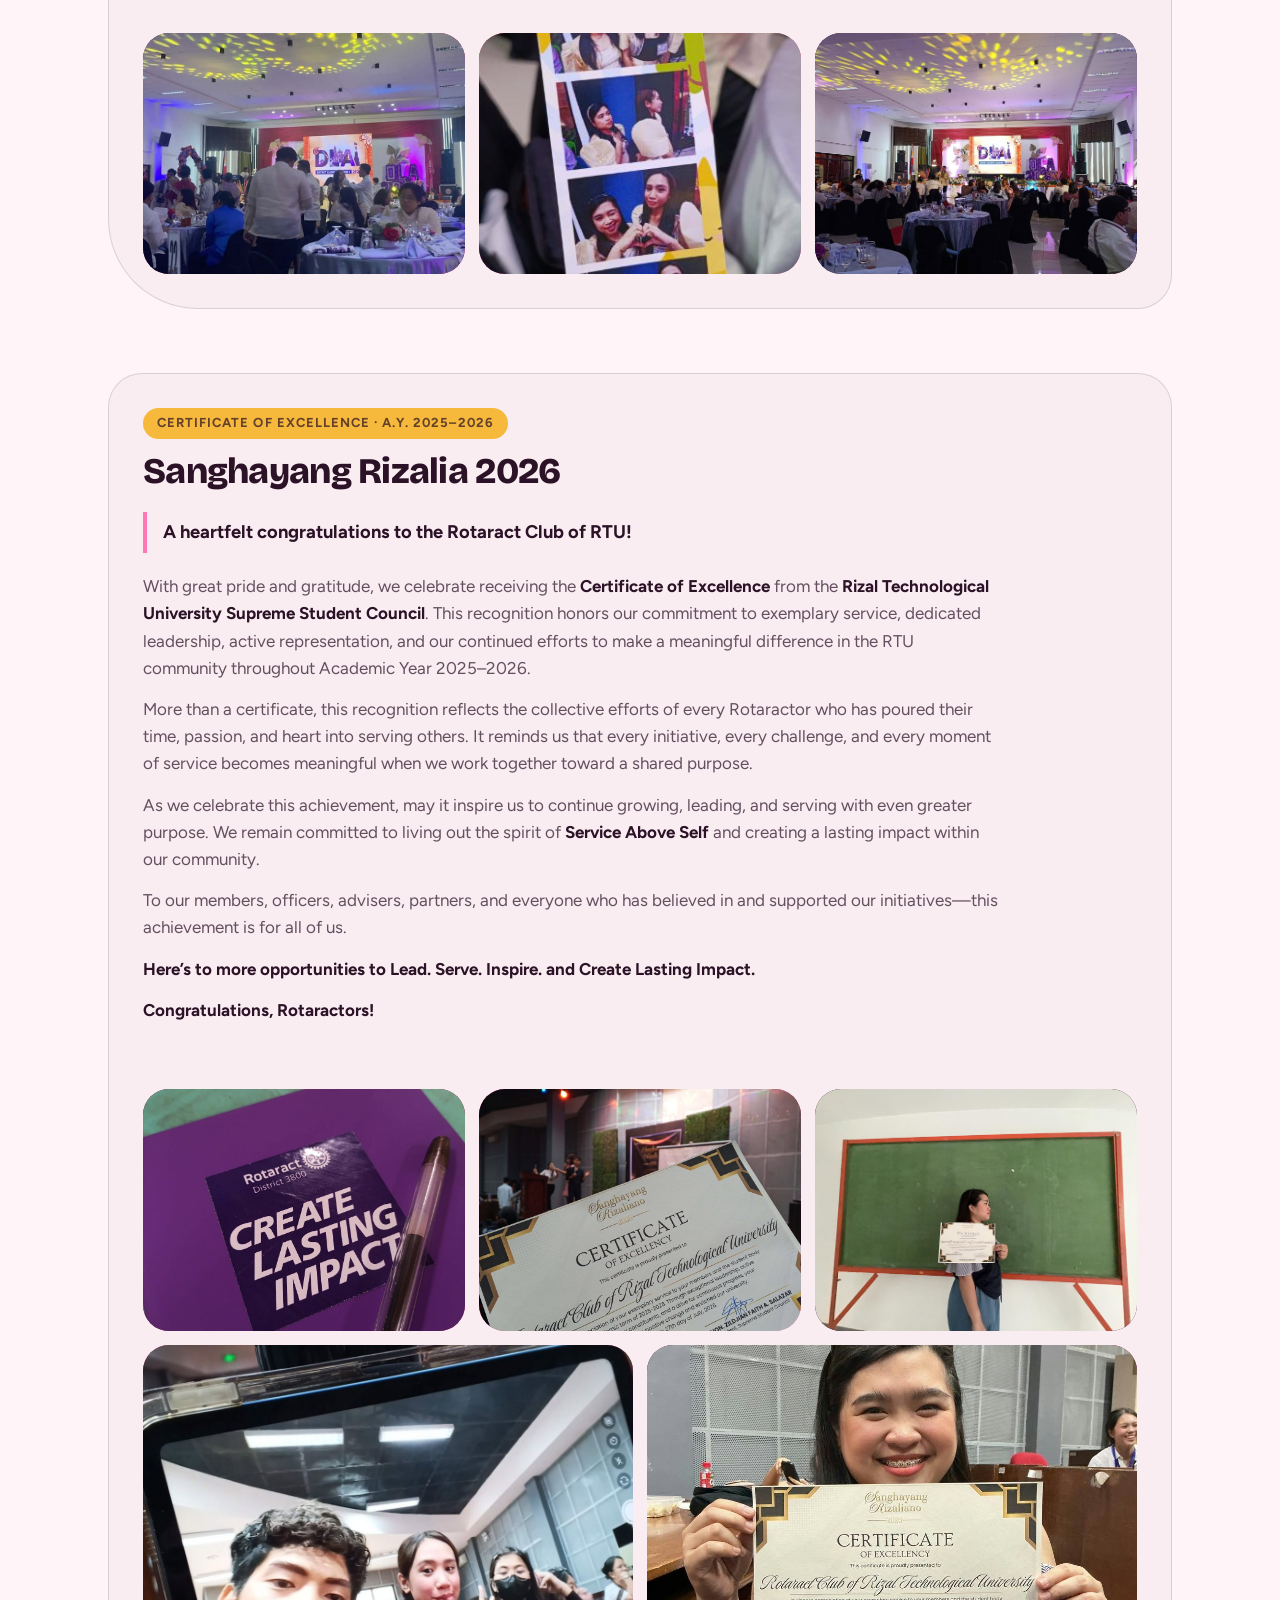
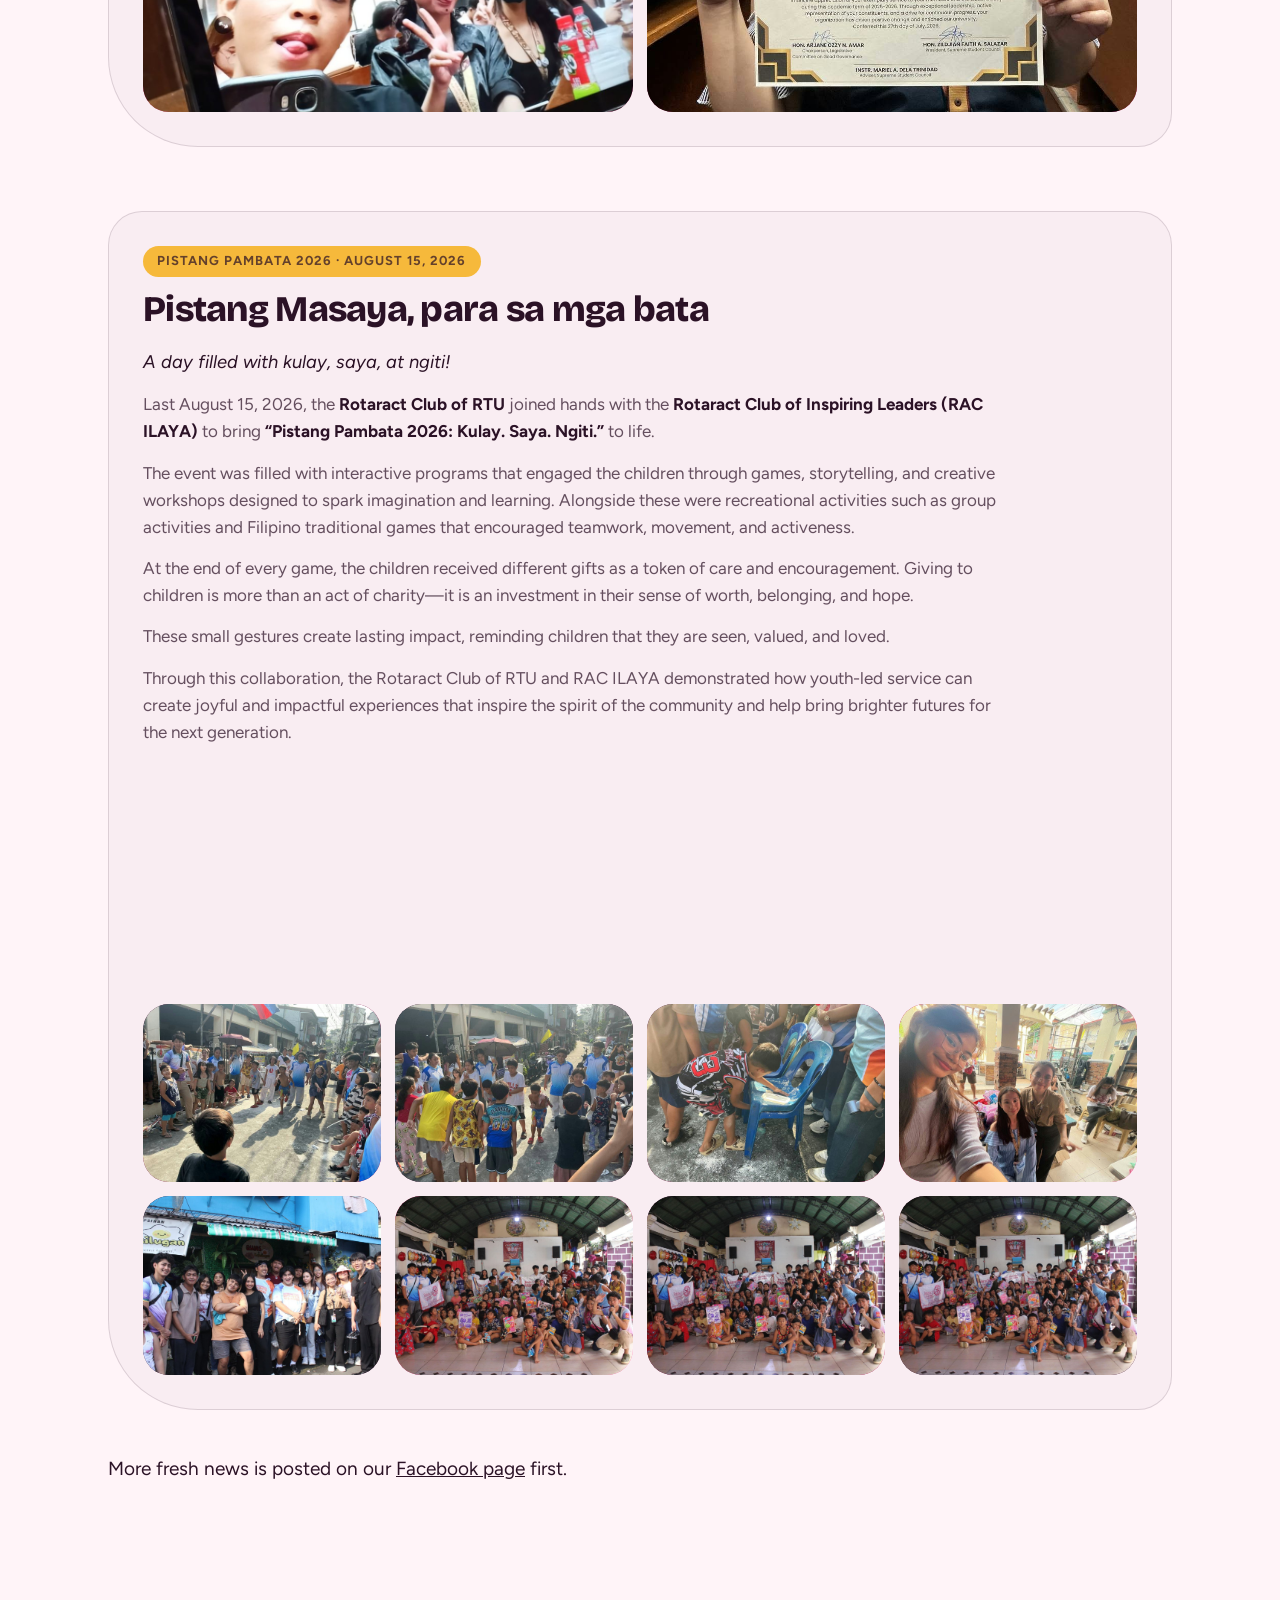
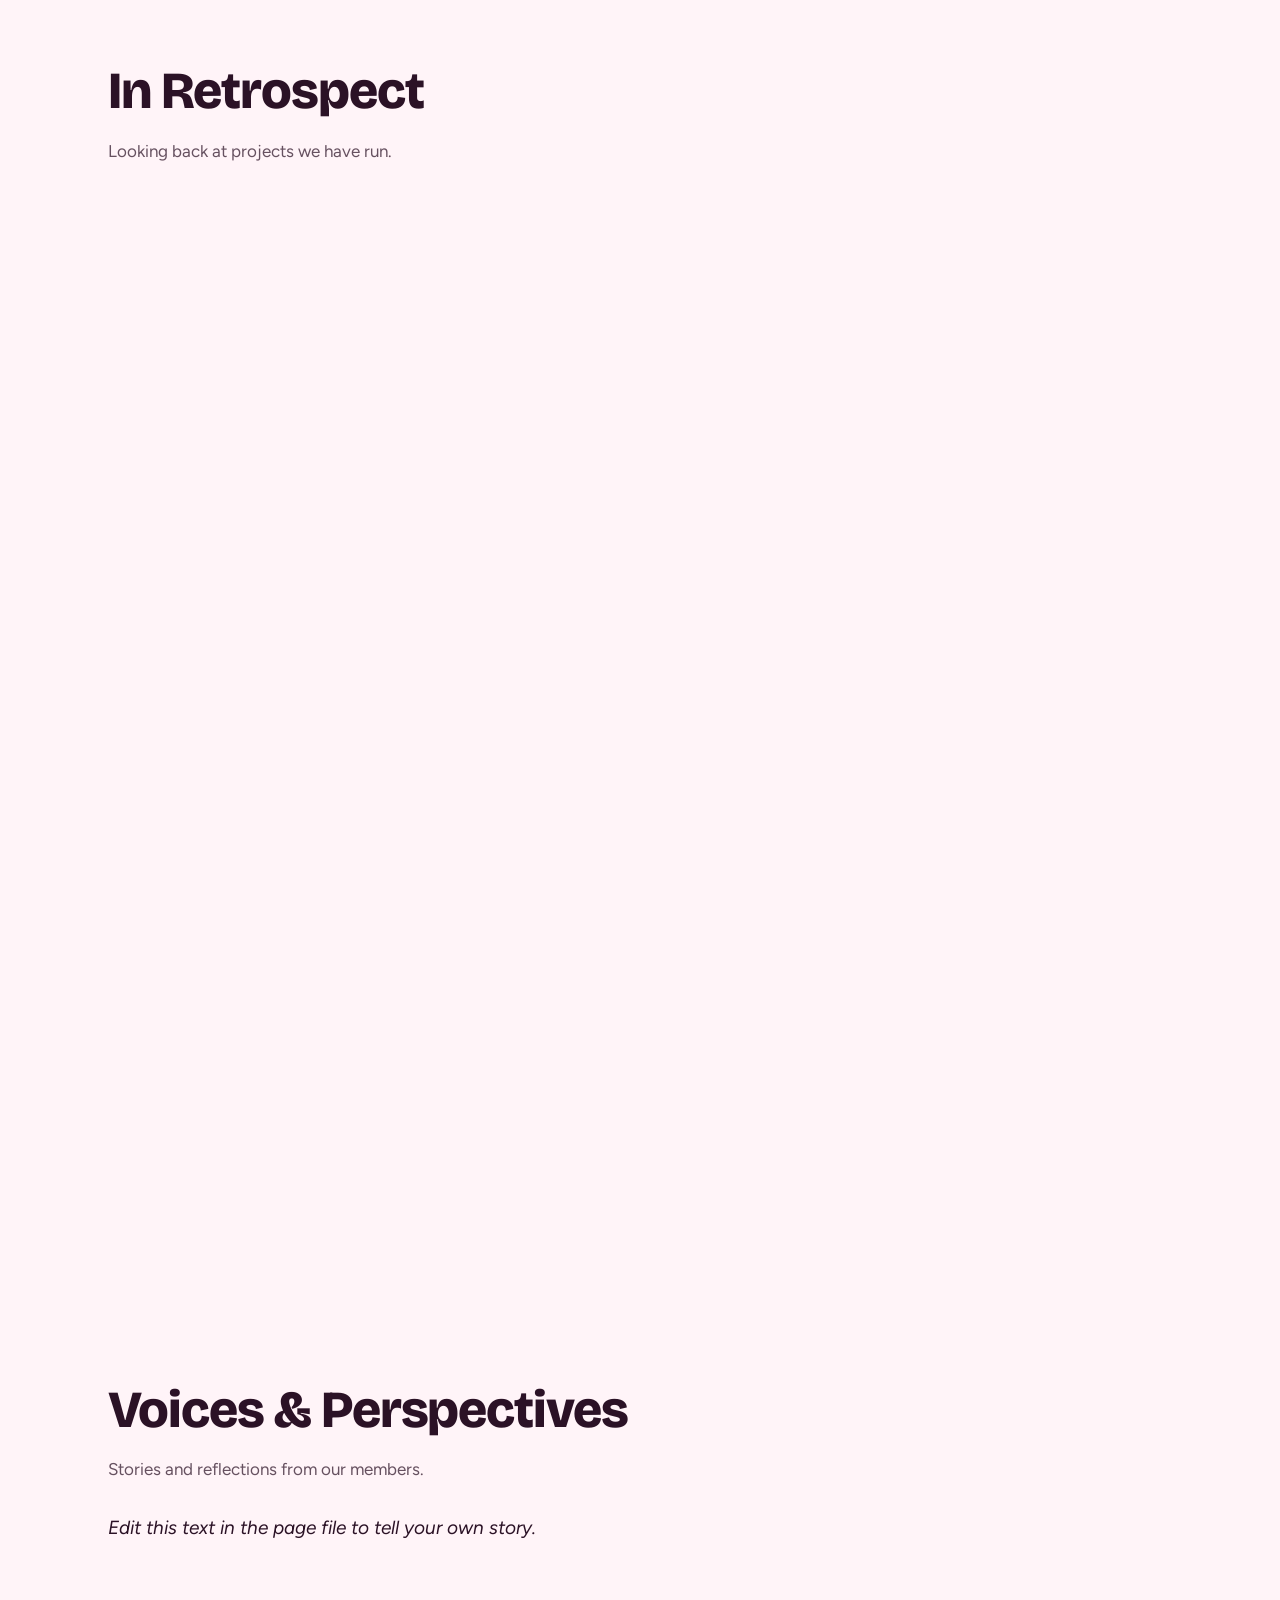
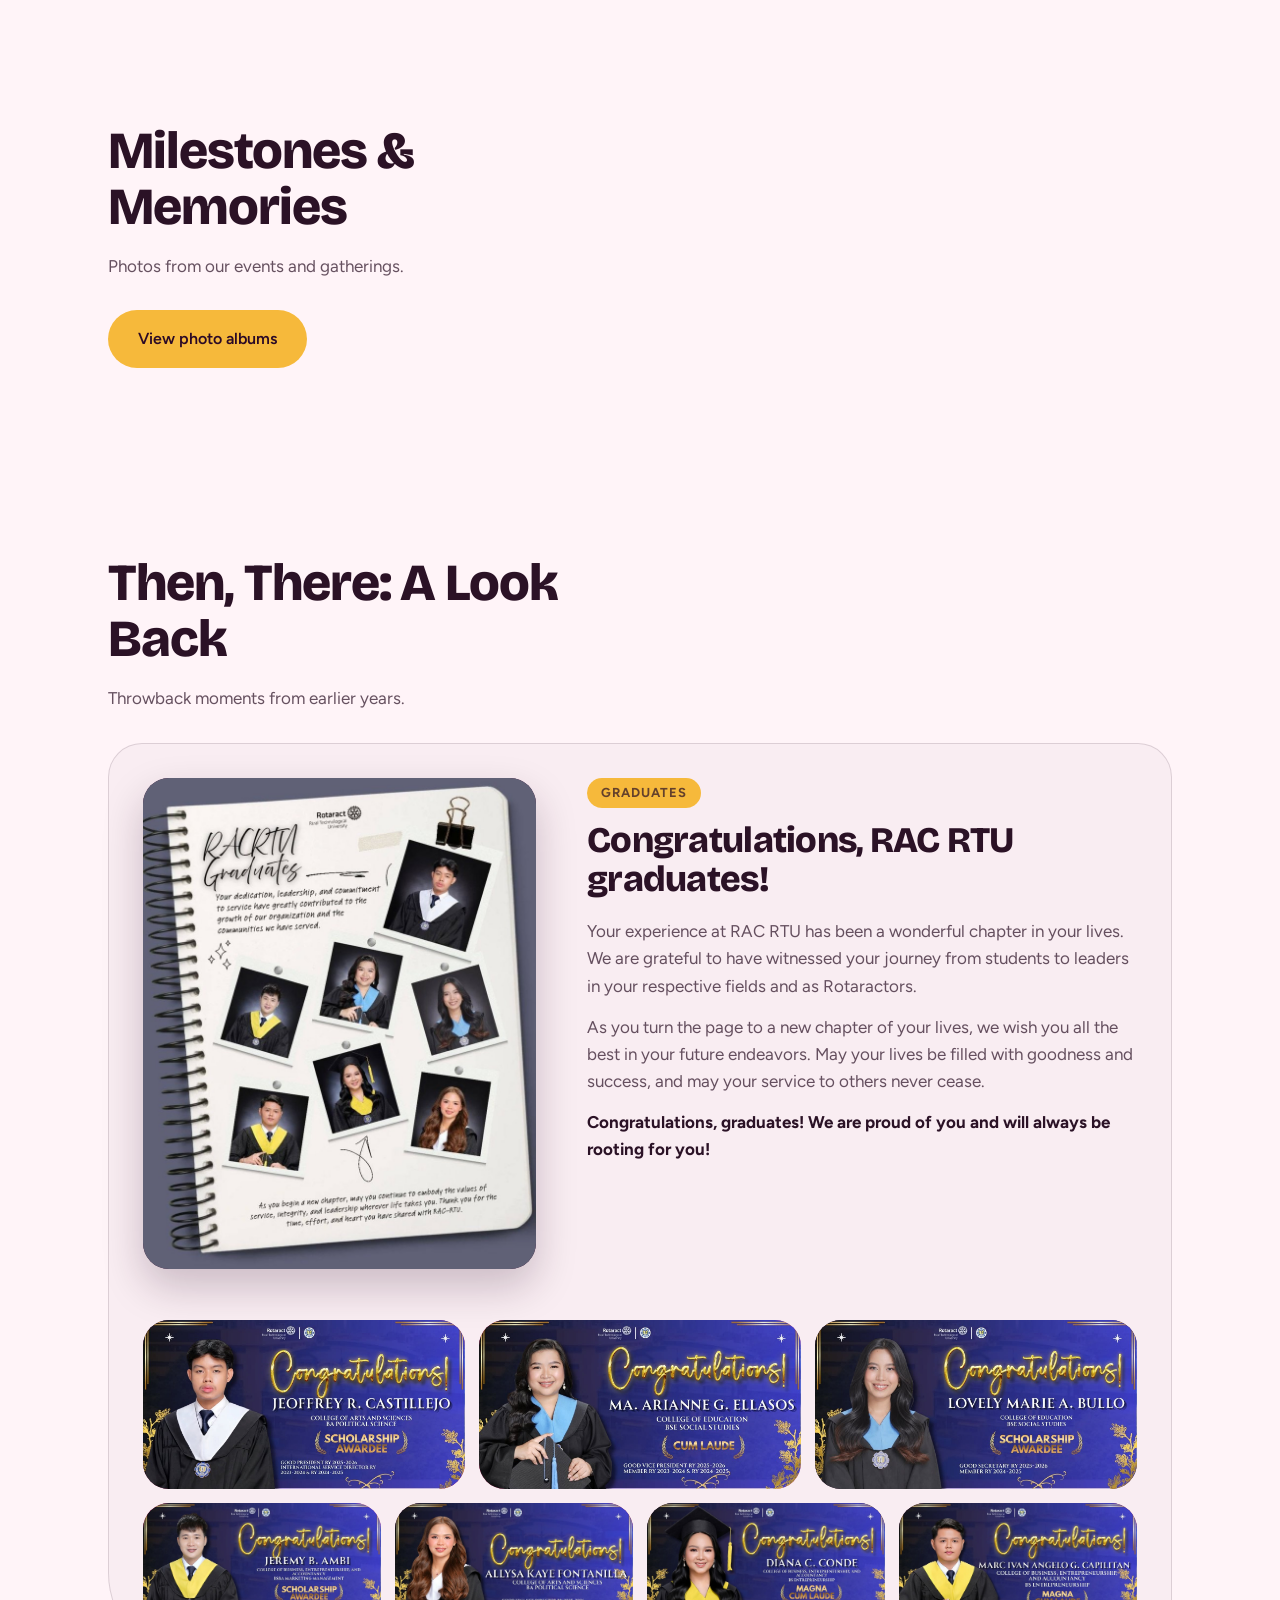
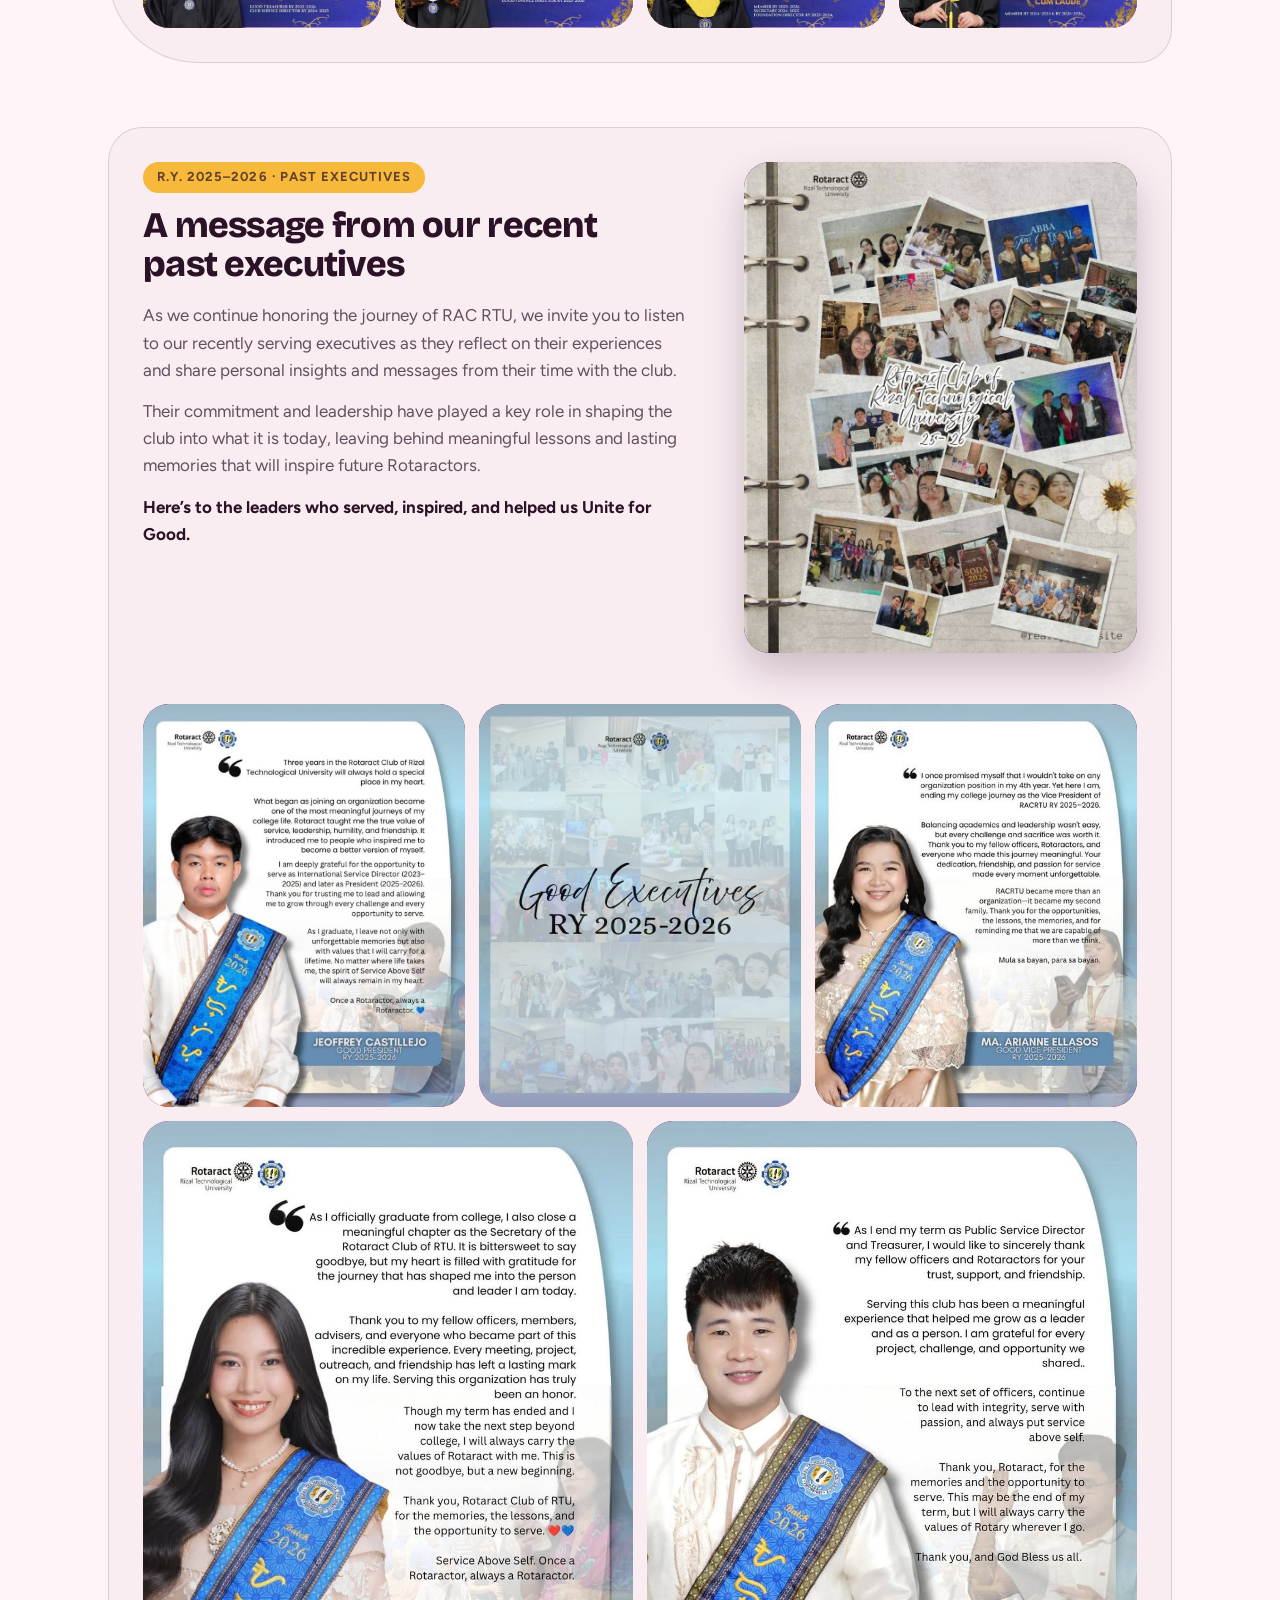
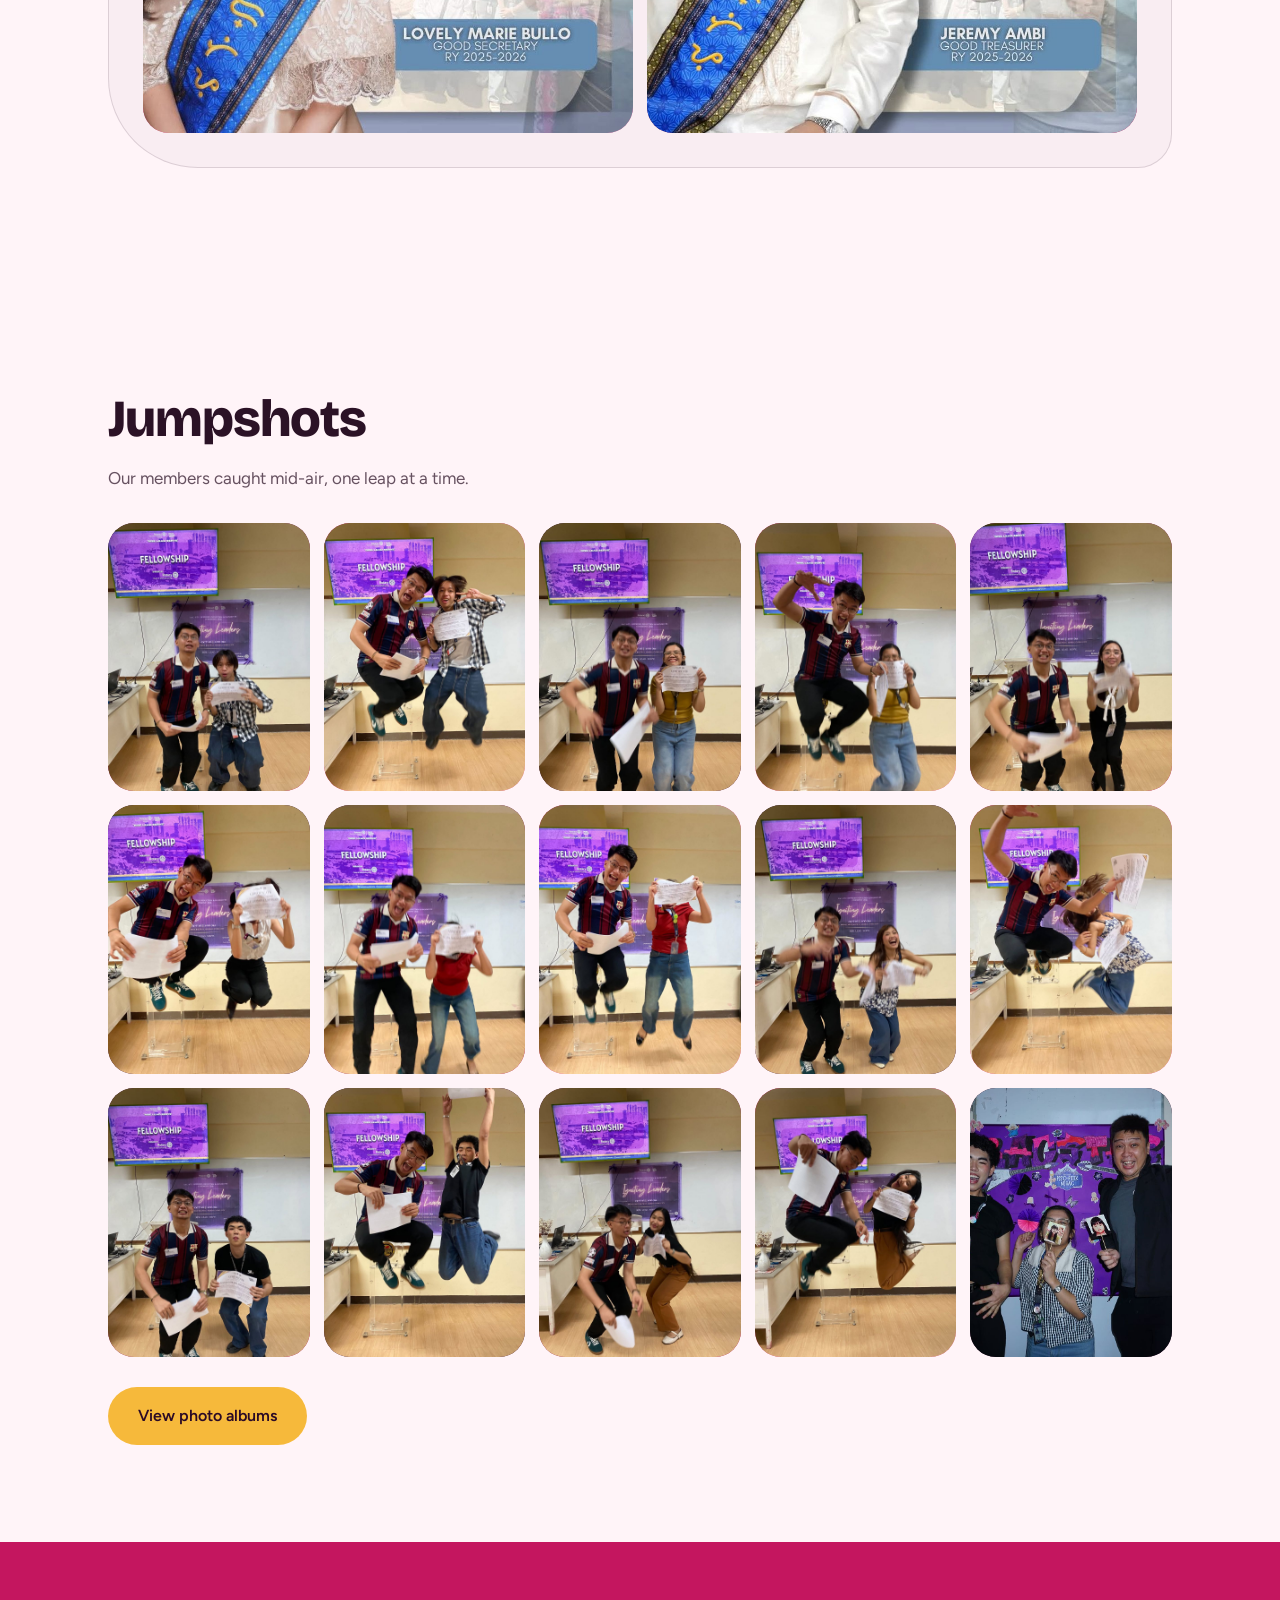
==== commit 9974d8b0: "Changes for Rotarchives" ====
--- a/rotarchives.html
+++ b/rotarchives.html
@@ -68,26 +68,45 @@
 <p>This special occasion honored the unwavering commitment and accomplishments of our outgoing officers while warmly welcoming our newly inducted leaders, who have accepted the responsibility of guiding the club with integrity, compassion, and purpose. The ceremonial handover symbolizes more than a change in leadership. It reflects the continuity of Rotary’s enduring mission to serve others, foster fellowship, and inspire positive change.</p>
 <p>Surrounded by fellow Rotarians and Rotaractors, the evening was filled with gratitude, camaraderie, and renewed inspiration. As we embrace the Rotary International theme, “Unite for Good,” and our shared commitment to “Create Lasting Impact,” we look forward to another year of collaborative service projects, meaningful partnerships, and opportunities to uplift lives within our communities.</p>
 <p>To our outgoing leaders, <strong>PP Jethro Bañez</strong>, and officers, thank you for your dedication, hard work, and exemplary service throughout your term. To our High Impact President of RC Mandaluyong, <strong>HIP Raymond Reyes</strong>, incoming officers, and newly inducted members, congratulations on this significant milestone. May your leadership be guided by Rotary’s core values of service, integrity, diversity, fellowship, and leadership as you continue to make a lasting difference.</p>
-<p><strong>Congratulations to our newly inducted leaders, and here’s to another remarkable Rotary year of fellowship, service, and creating lasting impact!</strong></p></div><div class="post-gallery"><figure class="shot reveal reveal-pop" style="--i:0"><button type="button" class="shot-btn" aria-label="View photo: Ceremony at One Shangri-La Place"><img src="img/dispatches/handover-1.jpg" alt="Guests and officers gathered in the ballroom during the ceremony" loading="lazy"></button><figcaption>Ceremony at One Shangri-La Place</figcaption></figure><figure class="shot reveal reveal-pop" style="--i:1"><button type="button" class="shot-btn" aria-label="View photo: The ceremonial handover"><img src="img/dispatches/handover-2.jpg" alt="Program on stage during the handover and induction" loading="lazy"></button><figcaption>The ceremonial handover</figcaption></figure><figure class="shot reveal reveal-pop" style="--i:2"><button type="button" class="shot-btn" aria-label="View photo: RAC-RTU officers"><img src="img/dispatches/handover-3.jpg" alt="Three RAC-RTU officers in barong posing together" loading="lazy"></button><figcaption>RAC-RTU officers</figcaption></figure><figure class="shot reveal reveal-pop" style="--i:3"><button type="button" class="shot-btn" aria-label="View photo: With our sponsoring club"><img src="img/dispatches/handover-4.jpg" alt="Three RAC-RTU officers in barong with arms around each other" loading="lazy"></button><figcaption>With our sponsoring club</figcaption></figure></div></article>
+<p><strong>Congratulations to our newly inducted leaders, and here’s to another remarkable Rotary year of fellowship, service, and creating lasting impact!</strong></p></div><div class="post-gallery"><figure class="shot reveal reveal-pop" style="--i:0"><button type="button" class="shot-btn" aria-label="View photo: Ceremony at One Shangri-La Place"><img src="img/dispatches/handover-1.jpg" alt="Guests and officers gathered in the ballroom during the ceremony" loading="lazy"></button></figure><figure class="shot reveal reveal-pop" style="--i:1"><button type="button" class="shot-btn" aria-label="View photo: The ceremonial handover"><img src="img/dispatches/handover-2.jpg" alt="Program on stage during the handover and induction" loading="lazy"></button></figure><figure class="shot reveal reveal-pop" style="--i:2"><button type="button" class="shot-btn" aria-label="View photo: RAC-RTU officers"><img src="img/dispatches/handover-3.jpg" alt="Three RAC-RTU officers in barong posing together" loading="lazy"></button></figure><figure class="shot reveal reveal-pop" style="--i:3"><button type="button" class="shot-btn" aria-label="View photo: With our sponsoring club"><img src="img/dispatches/handover-4.jpg" alt="Three RAC-RTU officers in barong with arms around each other" loading="lazy"></button></figure></div></article>
+              <article class="post wide reveal"><div class="post-body"><p class="post-tag">Zone 8 · Joint ADRR’s Visit</p><h3>Welcome, Zone 8 ADRR Kurt Andrei Morales!</h3><p>Today, the <strong>Rotaract Club of RTU</strong> successfully attended the <strong>Zone 8 Joint ADRR’S Visit</strong>, held at <strong>Mataas na Paaralang Neptali A. Gonzales</strong>, alongside other Rotaract Clubs within Zone 8. Attended by <strong>HIP John Gabriel</strong> and <strong>VP Paul Hector</strong>, all the necessary documents and papers were passed and approved. We thank the evaluators, <strong>ADRR Kurt Andrei Morales</strong>, <strong>DRRE Reynan Campana</strong>, and <strong>District Chief of Staff PP Karoline Marl Josef Gabriel</strong>, for your guidance, time, and effort in conducting this event.</p>
+<p>We extend our appreciation to our sponsoring club, <strong>The Rotary Club of Mandaluyong</strong>, and our New Generations Chairperson <strong>Dir. Evenever “Mao” Kwan</strong>, for their support and in making this participation happen. We also thank our Rotaractor, <strong>Gian Fatima Galang</strong> for offering to print the necessary documents needed for the ADRR’s Visit.</p>
+<p>In commitment to <strong>Service Above Self</strong> and to <strong>Create Lasting Impact</strong>, RAC-RTU continues to engage with these events to connect with other Rotaract Clubs, and to follow its obligations to the Zone and District.</p></div><div class="post-gallery"><figure class="shot reveal reveal-pop" style="--i:0"><button type="button" class="shot-btn" aria-label="View photo: Zone 8 Joint ADRR’s Visit"><img src="img/retrospect/zone8-1.jpg" alt="Zone 8 Joint ADRR’s Visit banner" loading="lazy"></button></figure><figure class="shot reveal reveal-pop" style="--i:1"><button type="button" class="shot-btn" aria-label="View photo: RAC-RTU at the ADRR’s Visit"><img src="img/retrospect/zone8-2.jpg" alt="RAC-RTU officers with the Create Lasting Impact banner" loading="lazy"></button></figure><figure class="shot reveal reveal-pop" style="--i:2"><button type="button" class="shot-btn" aria-label="View photo: With the evaluators"><img src="img/retrospect/zone8-3.jpg" alt="Group photo with the evaluators and Zone 8 clubs" loading="lazy"></button></figure><figure class="shot reveal reveal-pop" style="--i:3"><button type="button" class="shot-btn" aria-label="View photo: Documents passed and approved"><img src="img/retrospect/zone8-4.jpg" alt="Handing over documents to an evaluator" loading="lazy"></button></figure></div></article>
+        <article class="post wide reveal"><div class="post-body"><p class="post-tag">District Learning Assembly · July 12, 2026</p><h3>DLA 2026</h3><p class="post-lead"><em>Throwing it back to a day of learning, fellowship, and service!</em></p>
+<p>Taking a little trip down memory lane to July 12, 2026, when the <strong>Rotaract Club of Rizal Technological University</strong> proudly participated in the <strong>District Learning Assembly 2026</strong> held in Caloocan City.</p>
+<p>Guided by this Rotary Year’s theme, <strong>“Create Lasting Impact,”</strong> the assembly brought together Rotary and Rotaract leaders and members from across the district for a day filled with inspiration, learning, and fellowship.</p>
+<p>Through insightful seminars, inspiring speakers, oath-taking ceremony, and important district announcements, participants gained valuable knowledge and fresh perspectives to help strengthen their leadership and service throughout the Rotary Year.</p>
+<p>Beyond the sessions, the event fostered meaningful connections and reinforced the shared mission of creating positive change in our communities.</p>
+<p>As we look back on this memorable gathering, may we continue to carry its lessons and connections with us as we uphold the true spirit of <strong>Service Above Self</strong> and make this Rotary Year full of growth, collaboration, and meaningful impact.</p></div><div class="post-gallery pg-3"><figure class="shot reveal reveal-pop" style="--i:0"><button type="button" class="shot-btn" aria-label="View photo: Attendees in the venue during the District Learning Assembly 2026"><img src="img/dispatches/dla-1.jpg" alt="Attendees in the venue during the District Learning Assembly 2026" loading="lazy"></button></figure><figure class="shot reveal reveal-pop" style="--i:1"><button type="button" class="shot-btn" aria-label="View photo: Photo booth strip from the District Learning Assembly"><img src="img/dispatches/dla-2.jpg" alt="Photo booth strip from the District Learning Assembly" loading="lazy"></button></figure><figure class="shot reveal reveal-pop" style="--i:2"><button type="button" class="shot-btn" aria-label="View photo: The assembly hall during the District Learning Assembly 2026"><img src="img/dispatches/dla-3.jpg" alt="The assembly hall during the District Learning Assembly 2026" loading="lazy"></button></figure></div></article>
+        <article class="post wide reveal"><div class="post-body"><p class="post-tag">Certificate of Excellence · A.Y. 2025–2026</p><h3>Sanghayang Rizalia 2026</h3><p class="post-callout">A heartfelt congratulations to the Rotaract Club of RTU!</p>
+<p>With great pride and gratitude, we celebrate receiving the <strong>Certificate of Excellence</strong> from the <strong>Rizal Technological University Supreme Student Council</strong>. This recognition honors our commitment to exemplary service, dedicated leadership, active representation, and our continued efforts to make a meaningful difference in the RTU community throughout Academic Year 2025–2026.</p>
+<p>More than a certificate, this recognition reflects the collective efforts of every Rotaractor who has poured their time, passion, and heart into serving others. It reminds us that every initiative, every challenge, and every moment of service becomes meaningful when we work together toward a shared purpose.</p>
+<p>As we celebrate this achievement, may it inspire us to continue growing, leading, and serving with even greater purpose. We remain committed to living out the spirit of <strong>Service Above Self</strong> and creating a lasting impact within our community.</p>
+<p>To our members, officers, advisers, partners, and everyone who has believed in and supported our initiatives—this achievement is for all of us.</p>
+<p><strong>Here’s to more opportunities to Lead. Serve. Inspire. and Create Lasting Impact.</strong></p>
+<p><strong>Congratulations, Rotaractors!</strong></p></div><div class="post-gallery pg-5"><figure class="shot reveal reveal-pop" style="--i:0"><button type="button" class="shot-btn" aria-label="View photo: Create Lasting Impact folder and pen"><img src="img/dispatches/sanghayang-1.jpg" alt="Create Lasting Impact folder and pen" loading="lazy"></button></figure><figure class="shot reveal reveal-pop" style="--i:1"><button type="button" class="shot-btn" aria-label="View photo: The Certificate of Excellence from the RTU Supreme Student Council"><img src="img/dispatches/sanghayang-2.jpg" alt="The Certificate of Excellence from the RTU Supreme Student Council" loading="lazy"></button></figure><figure class="shot reveal reveal-pop" style="--i:2"><button type="button" class="shot-btn" aria-label="View photo: A member holding the certificate in front of a green board"><img src="img/dispatches/sanghayang-3.jpg" alt="A member holding the certificate in front of a green board" loading="lazy"></button></figure><figure class="shot reveal reveal-pop" style="--i:3"><button type="button" class="shot-btn" aria-label="View photo: Members smiling in a tablet video call"><img src="img/dispatches/sanghayang-4.jpg" alt="Members smiling in a tablet video call" loading="lazy"></button></figure><figure class="shot reveal reveal-pop" style="--i:0"><button type="button" class="shot-btn" aria-label="View photo: A smiling member holding the certificate"><img src="img/dispatches/sanghayang-5.jpg" alt="A smiling member holding the certificate" loading="lazy"></button></figure></div></article>
+        <article class="post wide reveal"><div class="post-body"><p class="post-tag">Pistang Pambata 2026 · August 15, 2026</p><h3>Pistang Masaya, para sa mga bata</h3><p class="post-lead"><em>A day filled with kulay, saya, at ngiti!</em></p>
+<p>Last August 15, 2026, the <strong>Rotaract Club of RTU</strong> joined hands with the <strong>Rotaract Club of Inspiring Leaders (RAC ILAYA)</strong> to bring <strong>“Pistang Pambata 2026: Kulay. Saya. Ngiti.”</strong> to life.</p>
+<p>The event was filled with interactive programs that engaged the children through games, storytelling, and creative workshops designed to spark imagination and learning. Alongside these were recreational activities such as group activities and Filipino traditional games that encouraged teamwork, movement, and activeness.</p>
+<p>At the end of every game, the children received different gifts as a token of care and encouragement. Giving to children is more than an act of charity—it is an investment in their sense of worth, belonging, and hope.</p>
+<p>These small gestures create lasting impact, reminding children that they are seen, valued, and loved.</p>
+<p>Through this collaboration, the Rotaract Club of RTU and RAC ILAYA demonstrated how youth-led service can create joyful and impactful experiences that inspire the spirit of the community and help bring brighter futures for the next generation.</p></div><div class="post-gallery pg-12"><figure class="shot reveal reveal-pop" style="--i:0"><button type="button" class="shot-btn" aria-label="View photo: Pistang Pambata 2026 photo 1"><img src="img/dispatches/pistang-1.jpg" alt="Pistang Pambata 2026 photo 1" loading="lazy"></button></figure><figure class="shot reveal reveal-pop" style="--i:1"><button type="button" class="shot-btn" aria-label="View photo: Pistang Pambata 2026 photo 2"><img src="img/dispatches/pistang-2.jpg" alt="Pistang Pambata 2026 photo 2" loading="lazy"></button></figure><figure class="shot reveal reveal-pop" style="--i:2"><button type="button" class="shot-btn" aria-label="View photo: Pistang Pambata 2026 photo 3"><img src="img/dispatches/pistang-3.jpg" alt="Pistang Pambata 2026 photo 3" loading="lazy"></button></figure><figure class="shot reveal reveal-pop" style="--i:3"><button type="button" class="shot-btn" aria-label="View photo: Pistang Pambata 2026 photo 4"><img src="img/dispatches/pistang-4.jpg" alt="Pistang Pambata 2026 photo 4" loading="lazy"></button></figure><figure class="shot reveal reveal-pop" style="--i:0"><button type="button" class="shot-btn" aria-label="View photo: Pistang Pambata 2026 photo 5"><img src="img/dispatches/pistang-5.jpg" alt="Pistang Pambata 2026 photo 5" loading="lazy"></button></figure><figure class="shot reveal reveal-pop" style="--i:1"><button type="button" class="shot-btn" aria-label="View photo: Pistang Pambata 2026 photo 6"><img src="img/dispatches/pistang-6.jpg" alt="Pistang Pambata 2026 photo 6" loading="lazy"></button></figure><figure class="shot reveal reveal-pop" style="--i:2"><button type="button" class="shot-btn" aria-label="View photo: Pistang Pambata 2026 photo 7"><img src="img/dispatches/pistang-7.jpg" alt="Pistang Pambata 2026 photo 7" loading="lazy"></button></figure><figure class="shot reveal reveal-pop" style="--i:3"><button type="button" class="shot-btn" aria-label="View photo: Pistang Pambata 2026 photo 8"><img src="img/dispatches/pistang-8.jpg" alt="Pistang Pambata 2026 photo 8" loading="lazy"></button></figure><figure class="shot reveal reveal-pop" style="--i:0"><button type="button" class="shot-btn" aria-label="View photo: Pistang Pambata 2026 photo 9"><img src="img/dispatches/pistang-9.jpg" alt="Pistang Pambata 2026 photo 9" loading="lazy"></button></figure><figure class="shot reveal reveal-pop" style="--i:1"><button type="button" class="shot-btn" aria-label="View photo: Pistang Pambata 2026 photo 10"><img src="img/dispatches/pistang-10.jpg" alt="Pistang Pambata 2026 photo 10" loading="lazy"></button></figure><figure class="shot reveal reveal-pop" style="--i:2"><button type="button" class="shot-btn" aria-label="View photo: Pistang Pambata 2026 photo 11"><img src="img/dispatches/pistang-11.jpg" alt="Pistang Pambata 2026 photo 11" loading="lazy"></button></figure><figure class="shot reveal reveal-pop" style="--i:3"><button type="button" class="shot-btn" aria-label="View photo: Pistang Pambata 2026 photo 12"><img src="img/dispatches/pistang-12.jpg" alt="Pistang Pambata 2026 photo 12" loading="lazy"></button></figure></div></article>
+      </div>
+      <p class="lead-dark reveal">More fresh news is posted on our <a href="https://www.facebook.com/RAC.RTU" target="_blank" rel="noopener">Facebook page</a> first.</p>
+    </div>
+  </section>
+  <section class="section" id="in-retrospect">
+    <div class="wrap">
+      <h2 class="reveal">In Retrospect</h2>
+      <p class="sub reveal" style="--i:1">Looking back at projects we have run.</p>
+      <div class="posts">
         <article class="post wide reveal"><div class="post-body"><p class="post-tag">Cultural Exchange · July 3, 2026</p><h3>Ni Hao! Apa khabar! Hello! Kumusta!</h3><p class="post-lead"><em>Three greetings. Three cultures. One unforgettable afternoon of learning, sharing, and friendship.</em></p>
 <p>Last July 3, from 2:30 PM to 5:30 PM, the “Kuya Center” became a vibrant space where cultures came together through a meaningful “Cultural Exchange Program” — a joint initiative of the <strong>Rotary Club of Mandaluyong</strong> and the <strong>Rotary Club of Pudu, Malaysia</strong>.</p>
 <p>The participants explored the richness of Chinese culture through a basic introduction to the Mandarin language, experienced basic martial arts, and enjoyed the colorful tradition and symbolism behind the Dragon Dance.</p>
 <p>To complete the cultural exchange, we proudly showcased one of the Philippines’ most beloved traditional folk dances — the Tinikling — sharing with our guests the rhythm, resilience, and spirit of Filipino heritage.</p>
 <p>Most importantly, this meaningful activity was held at the Kuya Center, a place that provides a safe and nurturing home for orphaned and underprivileged children. More than being a venue, the Kuya Center is a community that empowers young lives through love, care, education, and opportunities to grow. Seeing the children’s smiles and enthusiasm made the experience even more meaningful for everyone involved.</p>
 <p><em>Because cultural exchange isn’t just about learning a new language or discovering new traditions — it’s about opening our hearts, building lasting friendships, and creating opportunities that inspire hope and understanding across cultures.</em></p>
-<p>From “Ni Hao” to “Hello” to “Kumusta,” every greeting became a reminder that despite our different backgrounds, we all speak the universal language of kindness.</p></div><div class="post-gallery"><figure class="shot reveal reveal-pop" style="--i:0"><button type="button" class="shot-btn" aria-label="View photo: Kuya Center, Mandaluyong"><img src="img/dispatches/cultural-1.jpg" alt="Participants smiling together at the Kuya Center" loading="lazy"></button><figcaption>Kuya Center, Mandaluyong</figcaption></figure><figure class="shot reveal reveal-pop" style="--i:1"><button type="button" class="shot-btn" aria-label="View photo: Learning together"><img src="img/dispatches/cultural-2.jpg" alt="Children and guests at the cultural exchange program" loading="lazy"></button><figcaption>Learning together</figcaption></figure><figure class="shot reveal reveal-pop" style="--i:2"><button type="button" class="shot-btn" aria-label="View photo: The Dragon Dance"><img src="img/dispatches/cultural-3.jpg" alt="The Dragon Dance performance" loading="lazy"></button><figcaption>The Dragon Dance</figcaption></figure><figure class="shot reveal reveal-pop" style="--i:3"><button type="button" class="shot-btn" aria-label="View photo: One afternoon, three cultures"><img src="img/dispatches/cultural-4.jpg" alt="Group photo in front of the Kuya Center sign" loading="lazy"></button><figcaption>One afternoon, three cultures</figcaption></figure></div></article>
-      </div>
-      <p class="lead-dark reveal">More fresh news is posted on our <a href="https://www.facebook.com/RAC.RTU" target="_blank" rel="noopener">Facebook page</a> first.</p>
-    </div>
-  </section>
-  <section class="section" id="in-retrospect">
-    <div class="wrap">
-      <h2 class="reveal">In Retrospect</h2>
-      <p class="sub reveal" style="--i:1">Looking back at projects we have run.</p>
-      <div class="posts">
-        <article class="post wide reveal"><div class="post-body"><p class="post-tag">Zone 8 · Joint ADRR’s Visit</p><h3>Welcome, Zone 8 ADRR Kurt Andrei Morales!</h3><p>Today, the <strong>Rotaract Club of RTU</strong> successfully attended the <strong>Zone 8 Joint ADRR’S Visit</strong>, held at <strong>Mataas na Paaralang Neptali A. Gonzales</strong>, alongside other Rotaract Clubs within Zone 8. Attended by <strong>HIP John Gabriel</strong> and <strong>VP Paul Hector</strong>, all the necessary documents and papers were passed and approved. We thank the evaluators, <strong>ADRR Kurt Andrei Morales</strong>, <strong>DRRE Reynan Campana</strong>, and <strong>District Chief of Staff PP Karoline Marl Josef Gabriel</strong>, for your guidance, time, and effort in conducting this event.</p>
-<p>We extend our appreciation to our sponsoring club, <strong>The Rotary Club of Mandaluyong</strong>, and our New Generations Chairperson <strong>Dir. Evenever “Mao” Kwan</strong>, for their support and in making this participation happen. We also thank our Rotaractor, <strong>Gian Fatima Galang</strong> for offering to print the necessary documents needed for the ADRR’s Visit.</p>
-<p>In commitment to <strong>Service Above Self</strong> and to <strong>Create Lasting Impact</strong>, RAC-RTU continues to engage with these events to connect with other Rotaract Clubs, and to follow its obligations to the Zone and District.</p></div><div class="post-gallery"><figure class="shot reveal reveal-pop" style="--i:0"><button type="button" class="shot-btn" aria-label="View photo: Zone 8 Joint ADRR’s Visit"><img src="img/retrospect/zone8-1.jpg" alt="Zone 8 Joint ADRR’s Visit banner" loading="lazy"></button><figcaption>Zone 8 Joint ADRR’s Visit</figcaption></figure><figure class="shot reveal reveal-pop" style="--i:1"><button type="button" class="shot-btn" aria-label="View photo: RAC-RTU at the ADRR’s Visit"><img src="img/retrospect/zone8-2.jpg" alt="RAC-RTU officers with the Create Lasting Impact banner" loading="lazy"></button><figcaption>RAC-RTU at the ADRR’s Visit</figcaption></figure><figure class="shot reveal reveal-pop" style="--i:2"><button type="button" class="shot-btn" aria-label="View photo: With the evaluators"><img src="img/retrospect/zone8-3.jpg" alt="Group photo with the evaluators and Zone 8 clubs" loading="lazy"></button><figcaption>With the evaluators</figcaption></figure><figure class="shot reveal reveal-pop" style="--i:3"><button type="button" class="shot-btn" aria-label="View photo: Documents passed and approved"><img src="img/retrospect/zone8-4.jpg" alt="Handing over documents to an evaluator" loading="lazy"></button><figcaption>Documents passed and approved</figcaption></figure></div></article>
+<p>From “Ni Hao” to “Hello” to “Kumusta,” every greeting became a reminder that despite our different backgrounds, we all speak the universal language of kindness.</p></div><div class="post-gallery"><figure class="shot reveal reveal-pop" style="--i:0"><button type="button" class="shot-btn" aria-label="View photo: Kuya Center, Mandaluyong"><img src="img/dispatches/cultural-1.jpg" alt="Participants smiling together at the Kuya Center" loading="lazy"></button></figure><figure class="shot reveal reveal-pop" style="--i:1"><button type="button" class="shot-btn" aria-label="View photo: Learning together"><img src="img/dispatches/cultural-2.jpg" alt="Children and guests at the cultural exchange program" loading="lazy"></button></figure><figure class="shot reveal reveal-pop" style="--i:2"><button type="button" class="shot-btn" aria-label="View photo: The Dragon Dance"><img src="img/dispatches/cultural-3.jpg" alt="The Dragon Dance performance" loading="lazy"></button></figure><figure class="shot reveal reveal-pop" style="--i:3"><button type="button" class="shot-btn" aria-label="View photo: One afternoon, three cultures"><img src="img/dispatches/cultural-4.jpg" alt="Group photo in front of the Kuya Center sign" loading="lazy"></button></figure></div></article>
       </div>
     </div>
   </section>
@@ -109,13 +128,21 @@
     <div class="wrap">
       <h2 class="reveal">Then, There: A Look Back</h2>
       <p class="sub reveal" style="--i:1">Throwback moments from earlier years.</p>
-      <p class="lead-dark reveal" style="--i:2"><em>Edit this text in the page file to tell your own story.</em></p>
+      <div class="posts">
+        <article class="post  reveal"><div class="post-media"><figure class="post-fig"><button type="button" class="shot-btn zoom" aria-label="View larger: Scrapbook-style “RAC RTU Graduates” collage"><img src="img/lookback/graduates-scrapbook.jpg" alt="Scrapbook-style “RAC RTU Graduates” collage" loading="lazy"></button></figure></div><div class="post-body"><p class="post-tag">Graduates</p><h3>Congratulations, RAC RTU graduates!</h3><p>Your experience at RAC RTU has been a wonderful chapter in your lives. We are grateful to have witnessed your journey from students to leaders in your respective fields and as Rotaractors.</p>
+<p>As you turn the page to a new chapter of your lives, we wish you all the best in your future endeavors. May your lives be filled with goodness and success, and may your service to others never cease.</p>
+<p><strong>Congratulations, graduates! We are proud of you and will always be rooting for you!</strong></p></div><div class="post-gallery pg-7 cards"><figure class="shot reveal reveal-pop" style="--i:0"><button type="button" class="shot-btn" aria-label="View photo: Congratulations card for Jeoffrey R. Castillejo (BA Political Science)"><img src="img/lookback/grad-1.jpg" alt="Congratulations card for Jeoffrey R. Castillejo (BA Political Science)" loading="lazy"></button></figure><figure class="shot reveal reveal-pop" style="--i:1"><button type="button" class="shot-btn" aria-label="View photo: Congratulations card for Ma. Arianne G. Ellasos (BSE Social Studies)"><img src="img/lookback/grad-2.jpg" alt="Congratulations card for Ma. Arianne G. Ellasos (BSE Social Studies)" loading="lazy"></button></figure><figure class="shot reveal reveal-pop" style="--i:2"><button type="button" class="shot-btn" aria-label="View photo: Congratulations card for Lovely Marie A. Bullo (BSE Social Studies)"><img src="img/lookback/grad-3.jpg" alt="Congratulations card for Lovely Marie A. Bullo (BSE Social Studies)" loading="lazy"></button></figure><figure class="shot reveal reveal-pop" style="--i:3"><button type="button" class="shot-btn" aria-label="View photo: Congratulations card for Jeremy B. Ambi (BSBA Marketing Management)"><img src="img/lookback/grad-4.jpg" alt="Congratulations card for Jeremy B. Ambi (BSBA Marketing Management)" loading="lazy"></button></figure><figure class="shot reveal reveal-pop" style="--i:0"><button type="button" class="shot-btn" aria-label="View photo: Congratulations card for Allysa Kaye Fontanilla (BA Political Science)"><img src="img/lookback/grad-5.jpg" alt="Congratulations card for Allysa Kaye Fontanilla (BA Political Science)" loading="lazy"></button></figure><figure class="shot reveal reveal-pop" style="--i:1"><button type="button" class="shot-btn" aria-label="View photo: Congratulations card for Diana C. Conde (BS Entrepreneurship)"><img src="img/lookback/grad-6.jpg" alt="Congratulations card for Diana C. Conde (BS Entrepreneurship)" loading="lazy"></button></figure><figure class="shot reveal reveal-pop" style="--i:2"><button type="button" class="shot-btn" aria-label="View photo: Congratulations card for Marc Ivan Angelo G. Capilitan (BS Entrepreneurship)"><img src="img/lookback/grad-7.jpg" alt="Congratulations card for Marc Ivan Angelo G. Capilitan (BS Entrepreneurship)" loading="lazy"></button></figure></div></article>
+        <article class="post flip reveal"><div class="post-media"><figure class="post-fig"><button type="button" class="shot-btn zoom" aria-label="View larger: Scrapbook-style collage of the recent past executives"><img src="img/lookback/exec-1.jpg" alt="Scrapbook-style collage of the recent past executives" loading="lazy"></button></figure></div><div class="post-body"><p class="post-tag">R.Y. 2025–2026 · Past executives</p><h3>A message from our recent past executives</h3><p>As we continue honoring the journey of RAC RTU, we invite you to listen to our recently serving executives as they reflect on their experiences and share personal insights and messages from their time with the club.</p>
+<p>Their commitment and leadership have played a key role in shaping the club into what it is today, leaving behind meaningful lessons and lasting memories that will inspire future Rotaractors.</p>
+<p><strong>Here’s to the leaders who served, inspired, and helped us Unite for Good.</strong></p></div><div class="post-gallery pg-5 portrait"><figure class="shot reveal reveal-pop" style="--i:0"><button type="button" class="shot-btn" aria-label="View photo: Message from Jeoffrey Castillejo, outgoing president"><img src="img/lookback/exec-2.jpg" alt="Message from Jeoffrey Castillejo, outgoing president" loading="lazy"></button></figure><figure class="shot reveal reveal-pop" style="--i:1"><button type="button" class="shot-btn" aria-label="View photo: Good Executives R.Y. 2025–2026 collage"><img src="img/lookback/exec-3.jpg" alt="Good Executives R.Y. 2025–2026 collage" loading="lazy"></button></figure><figure class="shot reveal reveal-pop" style="--i:2"><button type="button" class="shot-btn" aria-label="View photo: Message from Ma. Arianne Ellasos"><img src="img/lookback/exec-4.jpg" alt="Message from Ma. Arianne Ellasos" loading="lazy"></button></figure><figure class="shot reveal reveal-pop" style="--i:3"><button type="button" class="shot-btn" aria-label="View photo: Message from Lovely Marie Bullo"><img src="img/lookback/exec-5.jpg" alt="Message from Lovely Marie Bullo" loading="lazy"></button></figure><figure class="shot reveal reveal-pop" style="--i:0"><button type="button" class="shot-btn" aria-label="View photo: Message from Jeremy Ambi"><img src="img/lookback/exec-6.jpg" alt="Message from Jeremy Ambi" loading="lazy"></button></figure></div></article>
+      </div>
     </div>
   </section>
   <section class="section" id="jumpshots">
     <div class="wrap">
       <h2 class="reveal">Jumpshots</h2>
       <p class="sub reveal" style="--i:1">Our members caught mid-air, one leap at a time.</p>
+      <div class="jump-wrap"><div class="post-gallery jump"><figure class="shot reveal reveal-pop" style="--i:0"><button type="button" class="shot-btn" aria-label="View photo: Jumpshot 1: members caught mid-air"><img src="img/jumpshots/jump-1.jpg" alt="Jumpshot 1: members caught mid-air" loading="lazy"></button></figure><figure class="shot reveal reveal-pop" style="--i:1"><button type="button" class="shot-btn" aria-label="View photo: Jumpshot 2: members caught mid-air"><img src="img/jumpshots/jump-2.jpg" alt="Jumpshot 2: members caught mid-air" loading="lazy"></button></figure><figure class="shot reveal reveal-pop" style="--i:2"><button type="button" class="shot-btn" aria-label="View photo: Jumpshot 3: members caught mid-air"><img src="img/jumpshots/jump-3.jpg" alt="Jumpshot 3: members caught mid-air" loading="lazy"></button></figure><figure class="shot reveal reveal-pop" style="--i:3"><button type="button" class="shot-btn" aria-label="View photo: Jumpshot 4: members caught mid-air"><img src="img/jumpshots/jump-4.jpg" alt="Jumpshot 4: members caught mid-air" loading="lazy"></button></figure><figure class="shot reveal reveal-pop" style="--i:0"><button type="button" class="shot-btn" aria-label="View photo: Jumpshot 5: members caught mid-air"><img src="img/jumpshots/jump-5.jpg" alt="Jumpshot 5: members caught mid-air" loading="lazy"></button></figure><figure class="shot reveal reveal-pop" style="--i:1"><button type="button" class="shot-btn" aria-label="View photo: Jumpshot 6: members caught mid-air"><img src="img/jumpshots/jump-6.jpg" alt="Jumpshot 6: members caught mid-air" loading="lazy"></button></figure><figure class="shot reveal reveal-pop" style="--i:2"><button type="button" class="shot-btn" aria-label="View photo: Jumpshot 7: members caught mid-air"><img src="img/jumpshots/jump-7.jpg" alt="Jumpshot 7: members caught mid-air" loading="lazy"></button></figure><figure class="shot reveal reveal-pop" style="--i:3"><button type="button" class="shot-btn" aria-label="View photo: Jumpshot 8: members caught mid-air"><img src="img/jumpshots/jump-8.jpg" alt="Jumpshot 8: members caught mid-air" loading="lazy"></button></figure><figure class="shot reveal reveal-pop" style="--i:0"><button type="button" class="shot-btn" aria-label="View photo: Jumpshot 9: members caught mid-air"><img src="img/jumpshots/jump-9.jpg" alt="Jumpshot 9: members caught mid-air" loading="lazy"></button></figure><figure class="shot reveal reveal-pop" style="--i:1"><button type="button" class="shot-btn" aria-label="View photo: Jumpshot 10: members caught mid-air"><img src="img/jumpshots/jump-10.jpg" alt="Jumpshot 10: members caught mid-air" loading="lazy"></button></figure><figure class="shot reveal reveal-pop" style="--i:2"><button type="button" class="shot-btn" aria-label="View photo: Jumpshot 11: members caught mid-air"><img src="img/jumpshots/jump-11.jpg" alt="Jumpshot 11: members caught mid-air" loading="lazy"></button></figure><figure class="shot reveal reveal-pop" style="--i:3"><button type="button" class="shot-btn" aria-label="View photo: Jumpshot 12: members caught mid-air"><img src="img/jumpshots/jump-12.jpg" alt="Jumpshot 12: members caught mid-air" loading="lazy"></button></figure><figure class="shot reveal reveal-pop" style="--i:0"><button type="button" class="shot-btn" aria-label="View photo: Jumpshot 13: members caught mid-air"><img src="img/jumpshots/jump-13.jpg" alt="Jumpshot 13: members caught mid-air" loading="lazy"></button></figure><figure class="shot reveal reveal-pop" style="--i:1"><button type="button" class="shot-btn" aria-label="View photo: Jumpshot 14: members caught mid-air"><img src="img/jumpshots/jump-14.jpg" alt="Jumpshot 14: members caught mid-air" loading="lazy"></button></figure><figure class="shot reveal reveal-pop" style="--i:2"><button type="button" class="shot-btn" aria-label="View photo: Jumpshot 15: members caught mid-air"><img src="img/jumpshots/jump-15.jpg" alt="Jumpshot 15: members caught mid-air" loading="lazy"></button></figure></div></div>
       <p class="reveal" style="--i:2"><a class="btn btn-primary" href="albums.html">View photo albums</a></p>
     </div>
   </section>
--- a/style.css
+++ b/style.css
@@ -530,3 +530,36 @@
   .post{border-radius:28px 28px 28px 60px;}
 }
 .post-body,.post-body p{text-align:left;}
+
+/* simpler navbar brand: plain wordmark, no pill / gradient / shimmer */
+.brand-text{background:none;padding:0;border-radius:0;box-shadow:none;}
+.brand-text b{background:none;-webkit-background-clip:border-box;background-clip:border-box;color:var(--text);animation:none;
+  font-size:20px;font-weight:800;letter-spacing:-.01em;transition:color .25s;}
+.brand:hover .brand-text b{color:var(--berry);}
+@media (prefers-color-scheme:dark){.brand:hover .brand-text b{color:var(--pink);}}
+
+/* ---- gallery layouts for the extra ROTArchives sections ---- */
+.post .post-gallery{grid-column:1/-1;}
+.pg-3{grid-template-columns:repeat(3,1fr);}
+.pg-5,.pg-7{grid-template-columns:repeat(12,1fr);}
+.pg-5 .shot{grid-column:span 4;} .pg-5 .shot:nth-child(n+4){grid-column:span 6;}
+.pg-7 .shot{grid-column:span 4;} .pg-7 .shot:nth-child(n+4){grid-column:span 3;}
+.cards .shot{aspect-ratio:1200/630;}
+.portrait .shot{aspect-ratio:4/5;}
+.jump-wrap{margin:clamp(26px,4vw,40px) 0 30px;}
+.jump{display:grid;grid-template-columns:repeat(5,1fr);gap:14px;}
+.jump .shot{aspect-ratio:3/4;}
+@media (max-width:900px){
+  .pg-3,.pg-5,.pg-7{grid-template-columns:1fr 1fr;}
+  .pg-5 .shot,.pg-5 .shot:nth-child(n+4),.pg-7 .shot,.pg-7 .shot:nth-child(n+4){grid-column:auto;}
+  .pg-3 .shot:last-child,.pg-5 .shot:last-child,.pg-7 .shot:last-child{grid-column:1/-1;}
+  .jump{grid-template-columns:repeat(3,1fr);}
+}
+@media (max-width:560px){
+  .pg-7.cards{grid-template-columns:1fr;} .pg-7.cards .shot:last-child{grid-column:auto;}
+  .jump{grid-template-columns:1fr 1fr;}
+}
+
+/* posts that also carry a full-width gallery: keep the side image from sliding over it, and keep the gallery last */
+.post:has(.post-gallery) .post-media{position:static;}
+.post .post-gallery{order:3;}
